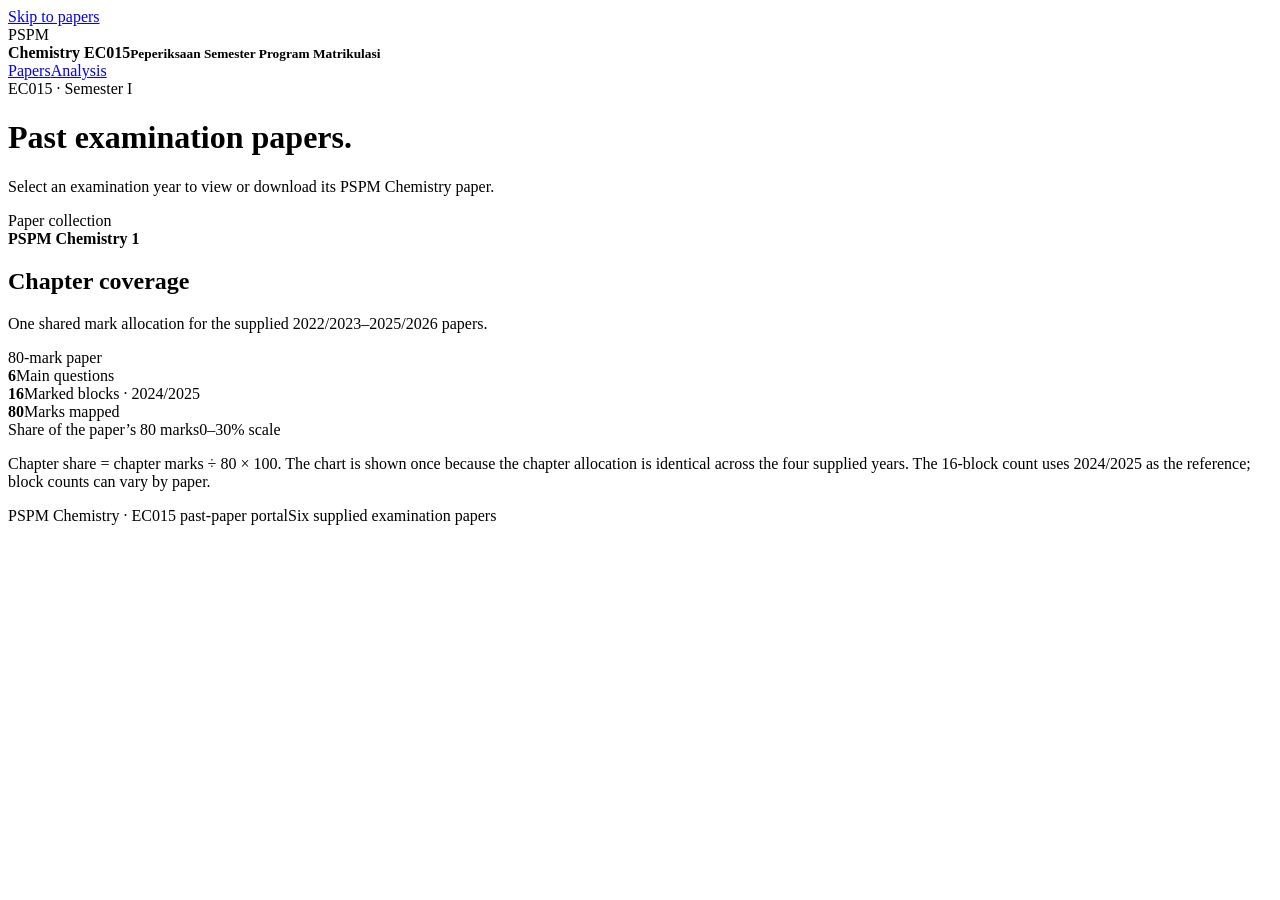
==== index.html @ e019a027 "Add files via upload" ====
<!doctype html>
<html lang="en">
<head>
  <meta charset="utf-8">
  <meta name="viewport" content="width=device-width,initial-scale=1">
  <title>PSPM Chemistry | Past Papers</title>
  <meta name="description" content="Browse and download PSPM EC015 Chemistry past examination papers.">
  <link rel="icon" type="image/svg+xml" href="data:image/svg+xml,%3Csvg xmlns='http://www.w3.org/2000/svg' viewBox='0 0 32 32'%3E%3Crect width='32' height='32' rx='8' fill='%230c3442'/%3E%3Cpath d='M11 7h10M14 7v8l-6 10h16l-6-10V7' fill='none' stroke='%235be2cc' stroke-width='2'/%3E%3C/svg%3E">
  <link rel="stylesheet" href="styles.css?v=teal-blue">
  <script src="data.js" defer></script>
  <script src="app.js?v=teal-blue" defer></script>
</head>
<body>
  <a class="skip" href="#papers">Skip to papers</a>
  <header>
    <div class="brand"><div class="mark" aria-hidden="true">PSPM</div><strong>Chemistry <span>EC015</span><small>Peperiksaan Semester Program Matrikulasi</small></strong></div>
    <nav aria-label="Portal sections"><a href="#papers">Papers</a><a href="#analysis">Analysis</a></nav>
  </header>
  <main>
    <div class="intro">
      <div><div class="label">EC015 · Semester I</div><h1>Past examination papers.</h1><p class="muted">Select an examination year to view or download its PSPM Chemistry paper.</p></div>
      <div class="scope">Paper collection<br><strong>PSPM Chemistry 1</strong></div>
    </div>
    <section id="papers" aria-label="Examination paper collection">
      <div class="tabs" role="tablist" aria-label="Examination year" id="years"></div>
      <section id="year-panel" role="tabpanel"><section class="card" id="paper-card" aria-label="Selected examination paper"></section></section>
    </section>
    <section class="card wide" id="analysis" aria-labelledby="analysis-title">
      <div class="cardhead"><div><h2 id="analysis-title">Chapter coverage</h2><p class="muted small">One shared mark allocation for the supplied 2022/2023–2025/2026 papers.</p></div><span class="badge good">80-mark paper</span></div>
      <div class="metrics"><div class="metric"><strong>6</strong><span>Main questions</span></div><div class="metric"><strong>16</strong><span>Marked blocks · 2024/2025</span></div><div class="metric"><strong>80</strong><span>Marks mapped</span></div></div>
      <div class="analysis"><div class="legend"><span>Share of the paper’s 80 marks</span><span>0–30% scale</span></div><div id="chapter-bars"></div><p class="micro">Chapter share = chapter marks ÷ 80 × 100. The chart is shown once because the chapter allocation is identical across the four supplied years. The 16-block count uses 2024/2025 as the reference; block counts can vary by paper.</p></div>
    </section>
    <footer><span>PSPM Chemistry · EC015 past-paper portal</span><span>Six supplied examination papers</span></footer>
    <noscript><p>This portal needs JavaScript to display the paper collection.</p></noscript>
  </main>
</body>
</html>
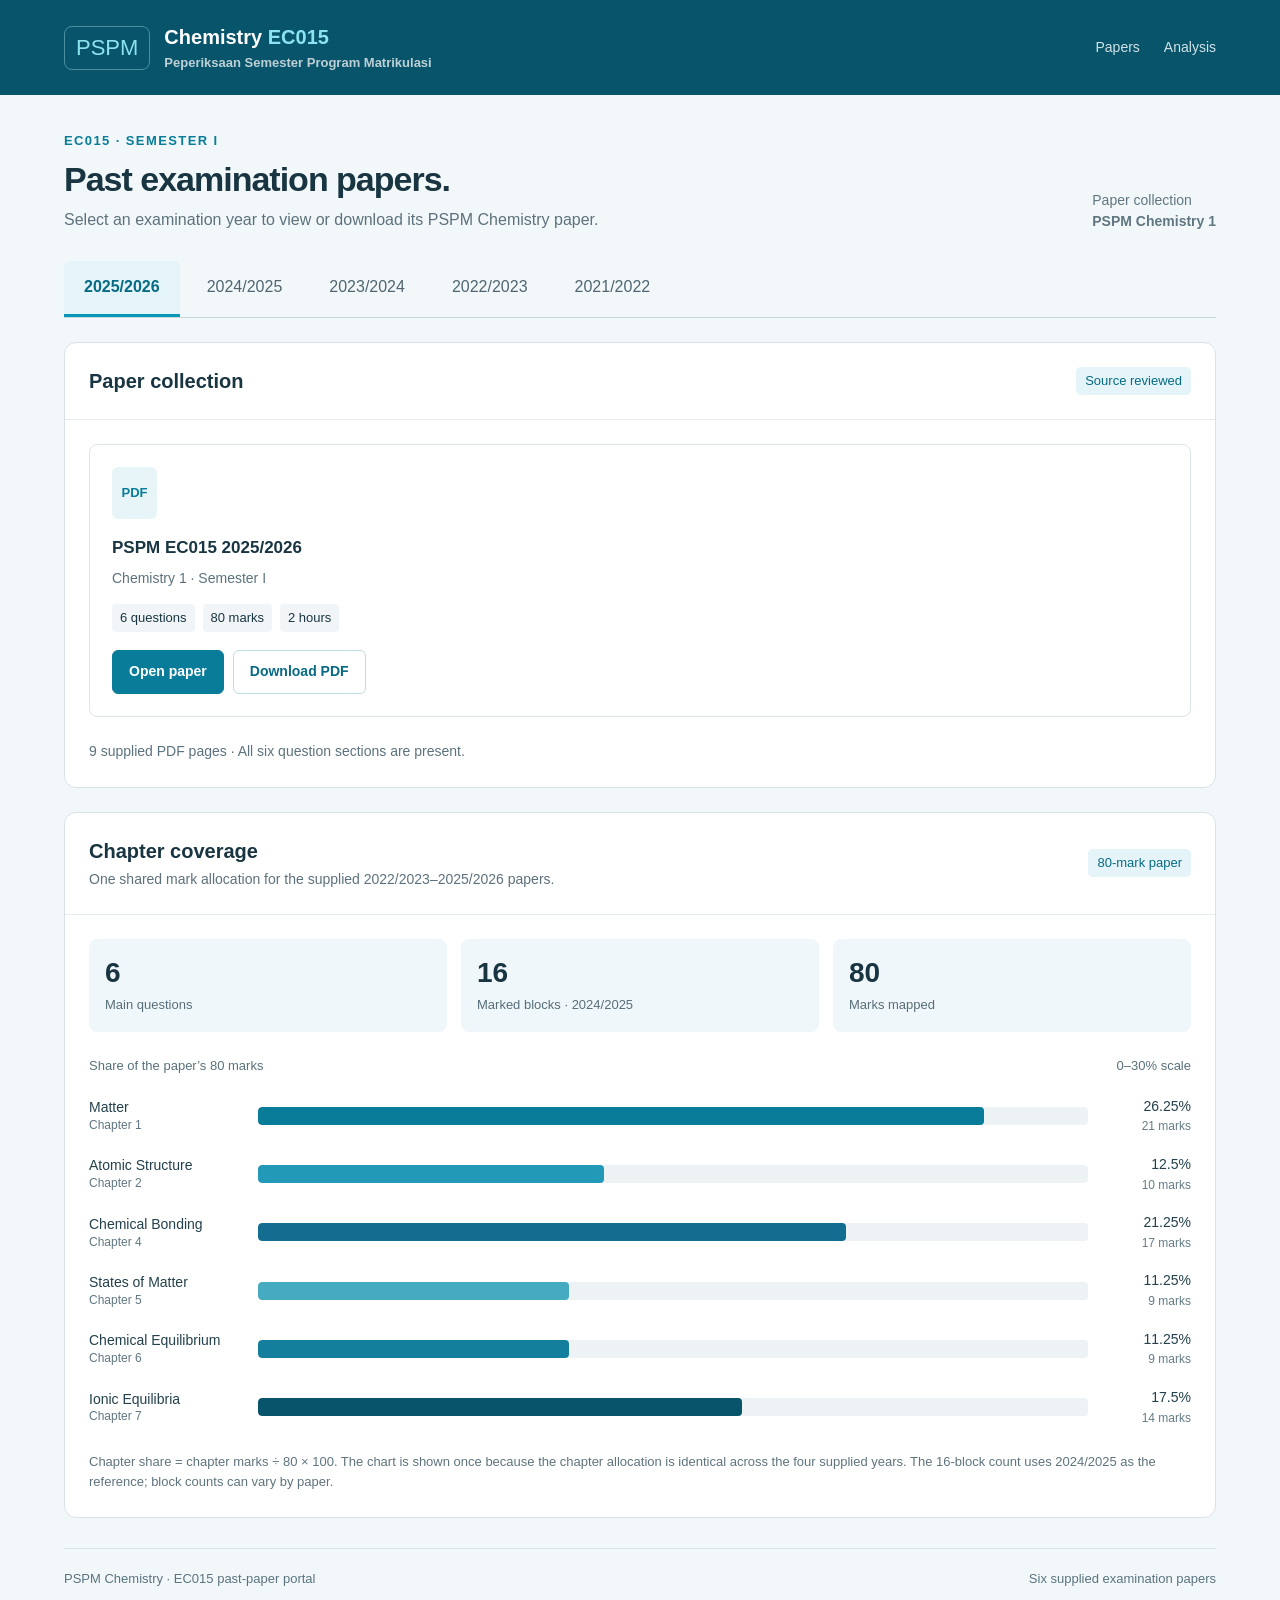
==== commit 94ae0f74: "Add files via upload" ====
--- a/index.html
+++ b/index.html
@@ -7,7 +7,7 @@
   <meta name="description" content="Browse and download PSPM EC015 Chemistry past examination papers.">
   <link rel="icon" type="image/svg+xml" href="data:image/svg+xml,%3Csvg xmlns='http://www.w3.org/2000/svg' viewBox='0 0 32 32'%3E%3Crect width='32' height='32' rx='8' fill='%230c3442'/%3E%3Cpath d='M11 7h10M14 7v8l-6 10h16l-6-10V7' fill='none' stroke='%235be2cc' stroke-width='2'/%3E%3C/svg%3E">
   <link rel="stylesheet" href="styles.css?v=teal-blue">
-  <script src="data.js" defer></script>
+  <script src="data.js?v=pdf-fix" defer></script>
   <script src="app.js?v=teal-blue" defer></script>
 </head>
 <body>
--- a/styles.css
+++ b/styles.css
@@ -0,0 +1 @@
+*{box-sizing:border-box}html{scroll-behavior:smooth;scroll-padding-top:22px}body{margin:0;background:#f2f8fa;color:#183541;font-family:Inter,Arial,sans-serif;font-size:16px;line-height:1.55}button,a,summary{-webkit-tap-highlight-color:transparent}button{font:inherit;cursor:pointer}a{color:#076b85;text-underline-offset:3px}button:focus-visible,a:focus-visible,summary:focus-visible{outline:3px solid #0796b5;outline-offset:4px}.skip{position:absolute;top:-80px;left:20px;z-index:10;background:white;padding:12px}.skip:focus{top:10px}header{background:#07546b;color:white;padding:22px 5%;display:flex;justify-content:space-between;align-items:center;gap:24px}.brand{display:flex;align-items:center;gap:14px}.mark{font-size:22px;color:#8ce3ef;border:1px solid #4d8fa1;padding:4px 11px;border-radius:8px}.brand strong{font-size:20px}.brand strong span{color:#8ce3ef}.brand small{display:block;color:#bed0d6;font-size:13px}nav{display:flex;gap:24px}nav a{color:#d2e3e9;text-decoration:none;font-size:14px}nav a:hover{color:white;text-decoration:underline}main{max-width:1360px;margin:auto;padding:36px 5% 50px}.intro{display:flex;justify-content:space-between;align-items:end;gap:20px;margin-bottom:28px}h1{font-size:34px;line-height:1.2;letter-spacing:-1px;margin:0 0 8px}h2{font-size:20px;line-height:1.4;margin:0}h3{font-size:17px;line-height:1.5;margin:0 0 8px}p{margin:0}.muted{color:#5d717c}.small{font-size:14px;margin-top:4px}.micro{font-size:13px;color:#5f747e;margin-top:16px}.label{font-size:13px;font-weight:bold;letter-spacing:1.4px;text-transform:uppercase;color:#087c98;margin-bottom:8px}.scope{font-size:14px;color:#607680}.tabs{display:flex;gap:7px;border-bottom:1px solid #c9d6dc;overflow:auto;margin-bottom:24px}.tabs button{border:0;background:transparent;color:#506570;padding:14px 20px;white-space:nowrap;border-bottom:3px solid transparent}.tabs button[aria-selected=true]{color:#076b85;border-color:#0796b5;background:#e4f4f8;font-weight:bold;border-radius:6px 6px 0 0}.layout{display:grid;grid-template-columns:1fr 1.6fr;gap:24px}.card{background:white;border:1px solid #d9e2e7;border-radius:12px;overflow:hidden}.cardhead{padding:24px;border-bottom:1px solid #e6ecef;display:flex;justify-content:space-between;align-items:center;gap:16px}.badge{font-size:13px;border-radius:5px;padding:4px 9px;background:#edf1f4;color:#506874;white-space:nowrap}.badge.good{background:#e4f4f8;color:#076b85}.paper{margin:24px;border:1px solid #dce5ea;border-radius:8px;padding:22px}.docicon{width:45px;height:52px;background:#e8f5f8;color:#087c98;border-radius:6px;display:grid;place-items:center;font-size:13px;font-weight:bold;margin-bottom:16px}.paper p{font-size:14px;color:#5d727e}.paper-meta{display:flex;gap:8px;flex-wrap:wrap;margin:14px 0 18px}.paper-meta span{background:#f1f5f7;border-radius:4px;padding:4px 8px;font-size:13px}.paper-actions{display:flex;gap:9px;flex-wrap:wrap}.button{display:inline-flex;align-items:center;justify-content:center;text-decoration:none;background:#087c98;color:white;padding:10px 16px;border:1px solid #087c98;border-radius:6px;font-size:14px;font-weight:bold}.button:hover{background:#06647c}.button.secondary{background:white;color:#076b85;border-color:#bedce4}.button.secondary:hover{background:#eef8fb}.textlink{font-size:14px;white-space:nowrap}.note{padding:0 24px 24px;font-size:14px;color:#5c727e}.note.topnote{padding:18px 24px 0}.metrics{display:grid;grid-template-columns:repeat(3,1fr);gap:14px;padding:24px}.metric{background:#f0f7fa;padding:16px;border-radius:8px}.metric strong{font-size:28px;display:block;line-height:1.3;font-variant-numeric:tabular-nums}.metric span{font-size:13px;color:#576e7a}.analysis{padding:0 24px 24px}.legend{display:flex;justify-content:space-between;gap:12px;font-size:13px;color:#59717c;margin-bottom:10px}.chapterbar{width:100%;border:0;background:none;padding:9px 0;display:grid;grid-template-columns:155px 1fr 89px;gap:14px;align-items:center;text-align:left;color:#23404c}.chapterbar:hover .bartrack{background:#dce8eb}.chapterbar[aria-pressed=true]{font-weight:bold}.chapname{font-size:14px;line-height:1.35}.chapname small{display:block;font-size:12px;color:#607783;font-weight:normal}.bartrack{height:18px;border-radius:4px;background:#edf2f5;overflow:hidden}.barfill{display:block;height:100%;border-radius:4px}.barvalue{font-size:14px;text-align:right;font-variant-numeric:tabular-nums}.barvalue small{display:block;color:#647c87;font-size:12px;font-weight:normal}.emptytrack{background:repeating-linear-gradient(135deg,#edf2f5,#edf2f5 6px,#f7f9fa 6px,#f7f9fa 12px)}.empty{padding:24px;color:#5b707d;font-size:16px}.empty h3{color:#203d49}.emptyaction{margin-top:20px;padding:10px 16px;background:#edf1f4;border-radius:6px;color:#526b78;text-align:center;font-size:14px}.notice{font-size:14px;color:#755b25;background:#fff8e6;border:1px solid #eedfae;border-radius:6px;padding:14px 16px;margin-top:16px}.wide{margin-top:24px}.filters{display:flex;gap:8px;flex-wrap:wrap;padding:18px 24px}.filters button,.smallbutton{background:white;border:1px solid #d4dfe4;border-radius:6px;padding:7px 13px;font-size:14px;color:#42606f}.filters button[aria-pressed=true]{background:#07546b;color:white;border-color:#07546b}.filters button:hover,.smallbutton:hover{border-color:#087c98}.filter-count{opacity:.7;margin-left:7px;font-size:13px}.tablewrap{overflow:auto}table{border-collapse:collapse;width:100%;font-size:14px;min-width:740px}caption{text-align:left;padding:12px 24px;font-size:13px;color:#5d7581;caption-side:bottom}th,td{text-align:left;padding:14px 24px;border-bottom:1px solid #e8eef1;vertical-align:top}th{font-size:13px;background:#f7f9fa;color:#506875;font-weight:bold}td:first-child{font-weight:bold}.mappingtable{min-width:800px}.mappingtable th:nth-child(1){width:90px}.mappingtable th:nth-child(2){width:140px}.mappingtable th:nth-child(3){width:90px}.mappingtable th:nth-child(4){width:300px}.mappingtable details{font-weight:normal}.mappingtable summary{cursor:pointer;color:#076b85;font-size:14px}.mappingtable details p{font-size:14px;line-height:1.6;margin:12px 0;color:#405f6e}.cslist{list-style:none;margin:12px 0;padding:0}.cslist li{font-size:14px;color:#3f5d6b;margin:8px 0}.cslist a{font-weight:bold}.related{border-left:2px solid #83bcb4;padding-left:12px}.sourcenote{color:#755b25!important;background:#fff9ea;padding:12px;border-radius:6px}.sourcepage{display:block;font-size:12px;color:#617883;margin-top:5px;font-weight:normal}.chaptertag{font-size:13px;display:inline-block;padding:3px 8px;border-radius:4px;background:#edf2f5}.mapfocus{display:flex;justify-content:space-between;align-items:center;padding:0 24px 16px;gap:14px;font-size:14px;color:#456370}.sectionhead{padding:12px 0 18px}.insights{display:grid;grid-template-columns:repeat(3,1fr);gap:20px}.insight{padding:22px;background:#e4efef;border:1px solid #d1e2e2;border-radius:10px}.insight:nth-child(2){background:#07546b;color:white;border-color:#07546b}.insight:nth-child(3){background:#eef0f7;border-color:#dde1ee}.bigstat{font-size:36px;line-height:1.2;font-weight:bold;margin-bottom:16px;color:#007262}.bigstat span{font-size:20px;font-weight:normal}.insight:nth-child(2) .bigstat{color:#8ce3ef}.insight p{font-size:14px;color:#496570}.insight:nth-child(2) p{color:#c2d8df}.weightcell{border:0;border-radius:5px;padding:6px 10px;text-align:left;font-size:14px;color:#174637;background:#e3f1ec;cursor:pointer;min-width:87px}.weightcell strong{display:block;font-size:16px}.weightcell small{font-size:12px;color:#436b60}.weightcell:hover{outline:2px solid #087c98}.topicname{font-weight:normal!important;max-width:300px}.topicname a{font-weight:bold;color:#385b6b}.freq{white-space:nowrap;font-weight:bold}.freqline{width:65px;height:5px;background:#e7edf0;border-radius:4px;margin-top:8px;overflow:hidden}.freqline span{height:100%;display:block;background:#087c98}.topiccell{text-align:center}.tick{border:1px solid #c7e0d9;background:#e4f2ed;color:#006b56;font-size:16px;font-weight:bold;border-radius:5px;width:38px;height:31px}.tick:hover{background:#c9e9df}.absent{color:#718692;font-size:13px}.supplement-grid{display:grid;grid-template-columns:1fr 1fr;gap:20px;padding:24px}.supplement-item{border:1px solid #d9e4e8;border-radius:8px;padding:18px}.supplement-item p{font-size:14px;color:#5d7581;margin-bottom:16px}.supplement-item .button{padding:8px 12px}.supplement-item button{background:white}.methods{display:grid;grid-template-columns:repeat(3,1fr);gap:24px;padding:24px}.methodnum{font-size:13px;color:#087c98;font-weight:bold;margin-bottom:8px}.methods p{font-size:14px;color:#526d7b}.methoddetails{margin:0 24px 20px;border-top:1px solid #dde6eb;padding-top:16px;font-size:14px}.methoddetails summary{cursor:pointer;font-weight:bold;color:#325666}.methoddetails p{margin:14px 0;color:#526e7c}.inventory{list-style:none;padding:0}.inventory li{margin:16px 0}.inventory small{display:block;font-size:13px;color:#5d7581;margin-top:4px}footer{display:flex;justify-content:space-between;gap:18px;border-top:1px solid #d9e3e8;margin-top:30px;padding-top:20px;font-size:13px;color:#5a737f}.sumrow th{background:white;font-size:14px}.missingcol{color:#647b87}#mapping-content .empty{padding-top:0}@media(max-width:980px){.layout{grid-template-columns:1fr 1.3fr}.chapterbar{grid-template-columns:125px 1fr 80px;gap:10px}.insights{gap:12px}.cardhead{padding:20px}}@media(max-width:760px){main{padding:24px 5% 36px}header{flex-wrap:wrap;padding:18px 5%;gap:16px}nav{gap:24px}.brand small{font-size:12px}.intro{display:block}.scope{margin-top:14px}.layout{grid-template-columns:1fr}h1{font-size:28px}.tabs button{padding:12px 14px}.metrics{gap:8px;padding:18px}.metric{padding:12px}.chapterbar{grid-template-columns:130px 1fr 80px;gap:10px}.analysis{padding:0 18px 20px}.insights,.methods,.supplement-grid{grid-template-columns:1fr}.cardhead{flex-wrap:wrap;align-items:start}.textlink{white-space:normal}.filters{padding:18px}.paper{margin:18px}.note{padding-left:18px;padding-right:18px}.mapfocus{padding-left:18px;padding-right:18px}.badge{white-space:normal}.tablewrap{overscroll-behavior-x:contain}footer{display:block}footer span{display:block;margin-bottom:6px}.methoddetails{margin-left:18px;margin-right:18px}.legend{font-size:12px}.chapname{font-size:14px}}@media(prefers-reduced-motion:reduce){html{scroll-behavior:auto}}
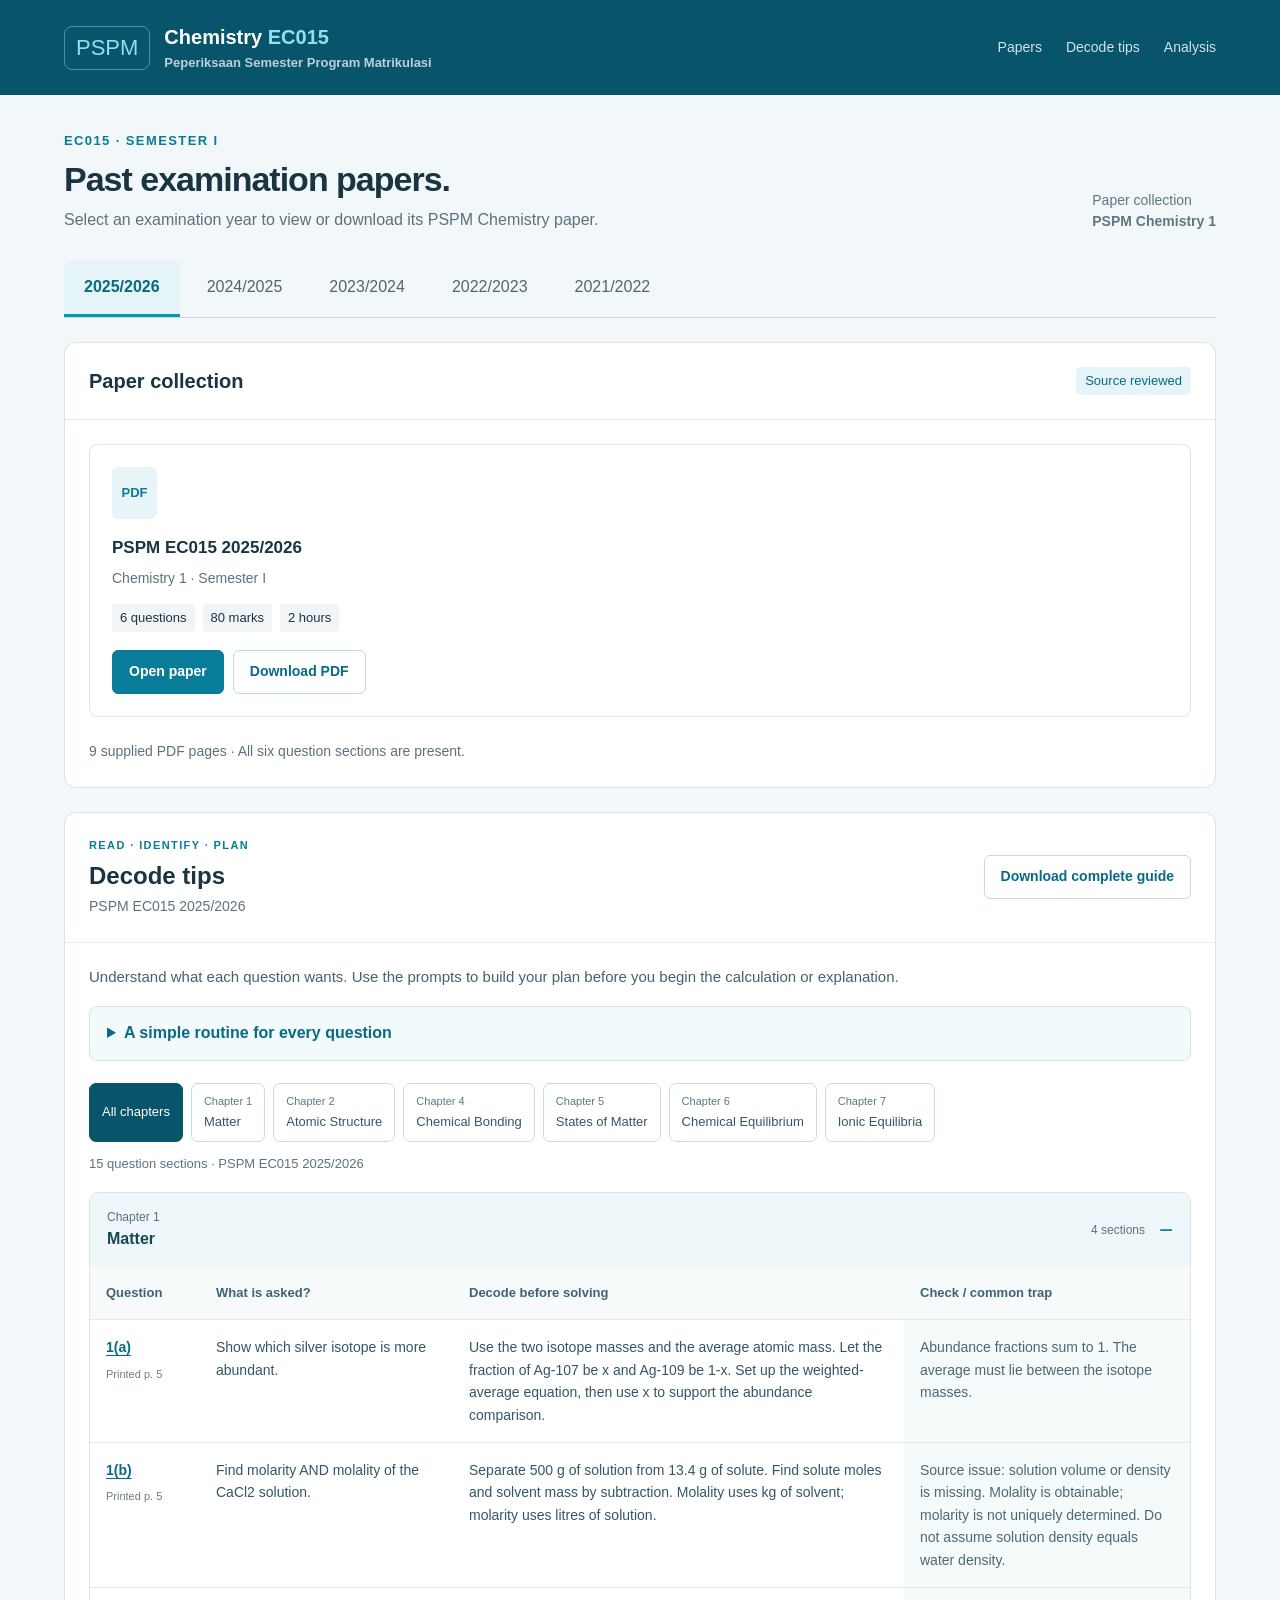
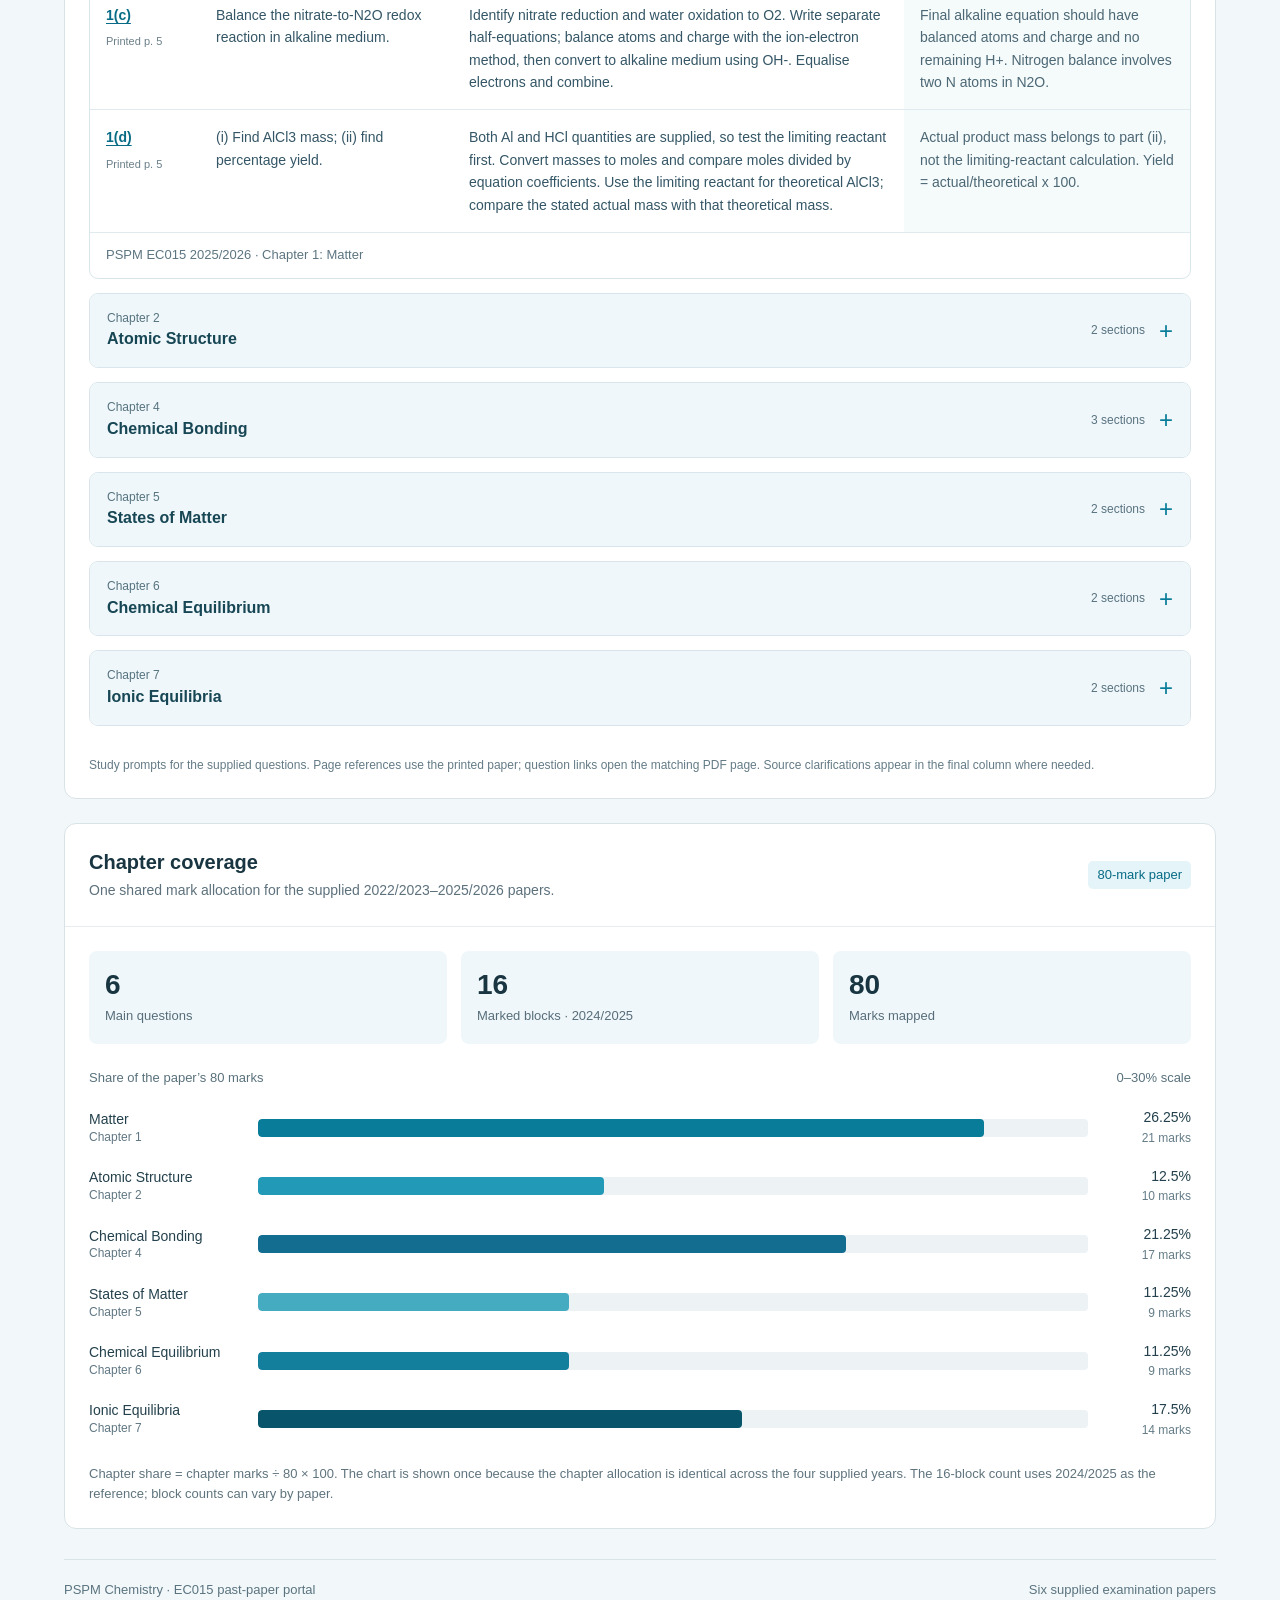
==== commit b86b10f6: "Add session-specific PSPM question decoding tips Add decoding plans and checks for all 94 question s" ====
--- a/index.html
+++ b/index.html
@@ -4,17 +4,24 @@
   <meta charset="utf-8">
   <meta name="viewport" content="width=device-width,initial-scale=1">
   <title>PSPM Chemistry | Past Papers</title>
-  <meta name="description" content="Browse and download PSPM EC015 Chemistry past examination papers.">
+  <meta name="description" content="Browse PSPM EC015 Chemistry papers and learn to decode each question with session-specific study tips.">
   <link rel="icon" type="image/svg+xml" href="data:image/svg+xml,%3Csvg xmlns='http://www.w3.org/2000/svg' viewBox='0 0 32 32'%3E%3Crect width='32' height='32' rx='8' fill='%230c3442'/%3E%3Cpath d='M11 7h10M14 7v8l-6 10h16l-6-10V7' fill='none' stroke='%235be2cc' stroke-width='2'/%3E%3C/svg%3E">
-  <link rel="stylesheet" href="styles.css?v=teal-blue">
-  <script src="data.js?v=pdf-fix" defer></script>
-  <script src="app.js?v=teal-blue" defer></script>
+  <style>
+*{box-sizing:border-box}html{scroll-behavior:smooth;scroll-padding-top:22px}body{margin:0;background:#f2f8fa;color:#183541;font-family:Inter,Arial,sans-serif;font-size:16px;line-height:1.55}button,a,summary{-webkit-tap-highlight-color:transparent}button{font:inherit;cursor:pointer}a{color:#076b85;text-underline-offset:3px}button:focus-visible,a:focus-visible,summary:focus-visible{outline:3px solid #0796b5;outline-offset:4px}.skip{position:absolute;top:-80px;left:20px;z-index:10;background:white;padding:12px}.skip:focus{top:10px}header{background:#07546b;color:white;padding:22px 5%;display:flex;justify-content:space-between;align-items:center;gap:24px}.brand{display:flex;align-items:center;gap:14px}.mark{font-size:22px;color:#8ce3ef;border:1px solid #4d8fa1;padding:4px 11px;border-radius:8px}.brand strong{font-size:20px}.brand strong span{color:#8ce3ef}.brand small{display:block;color:#bed0d6;font-size:13px}nav{display:flex;gap:24px}nav a{color:#d2e3e9;text-decoration:none;font-size:14px}nav a:hover{color:white;text-decoration:underline}main{max-width:1360px;margin:auto;padding:36px 5% 50px}.intro{display:flex;justify-content:space-between;align-items:end;gap:20px;margin-bottom:28px}h1{font-size:34px;line-height:1.2;letter-spacing:-1px;margin:0 0 8px}h2{font-size:20px;line-height:1.4;margin:0}h3{font-size:17px;line-height:1.5;margin:0 0 8px}p{margin:0}.muted{color:#5d717c}.small{font-size:14px;margin-top:4px}.micro{font-size:13px;color:#5f747e;margin-top:16px}.label{font-size:13px;font-weight:bold;letter-spacing:1.4px;text-transform:uppercase;color:#087c98;margin-bottom:8px}.scope{font-size:14px;color:#607680}.tabs{display:flex;gap:7px;border-bottom:1px solid #c9d6dc;overflow:auto;margin-bottom:24px}.tabs button{border:0;background:transparent;color:#506570;padding:14px 20px;white-space:nowrap;border-bottom:3px solid transparent}.tabs button[aria-selected=true]{color:#076b85;border-color:#0796b5;background:#e4f4f8;font-weight:bold;border-radius:6px 6px 0 0}.layout{display:grid;grid-template-columns:1fr 1.6fr;gap:24px}.card{background:white;border:1px solid #d9e2e7;border-radius:12px;overflow:hidden}.cardhead{padding:24px;border-bottom:1px solid #e6ecef;display:flex;justify-content:space-between;align-items:center;gap:16px}.badge{font-size:13px;border-radius:5px;padding:4px 9px;background:#edf1f4;color:#506874;white-space:nowrap}.badge.good{background:#e4f4f8;color:#076b85}.paper{margin:24px;border:1px solid #dce5ea;border-radius:8px;padding:22px}.docicon{width:45px;height:52px;background:#e8f5f8;color:#087c98;border-radius:6px;display:grid;place-items:center;font-size:13px;font-weight:bold;margin-bottom:16px}.paper p{font-size:14px;color:#5d727e}.paper-meta{display:flex;gap:8px;flex-wrap:wrap;margin:14px 0 18px}.paper-meta span{background:#f1f5f7;border-radius:4px;padding:4px 8px;font-size:13px}.paper-actions{display:flex;gap:9px;flex-wrap:wrap}.button{display:inline-flex;align-items:center;justify-content:center;text-decoration:none;background:#087c98;color:white;padding:10px 16px;border:1px solid #087c98;border-radius:6px;font-size:14px;font-weight:bold}.button:hover{background:#06647c}.button.secondary{background:white;color:#076b85;border-color:#bedce4}.button.secondary:hover{background:#eef8fb}.textlink{font-size:14px;white-space:nowrap}.note{padding:0 24px 24px;font-size:14px;color:#5c727e}.note.topnote{padding:18px 24px 0}.metrics{display:grid;grid-template-columns:repeat(3,1fr);gap:14px;padding:24px}.metric{background:#f0f7fa;padding:16px;border-radius:8px}.metric strong{font-size:28px;display:block;line-height:1.3;font-variant-numeric:tabular-nums}.metric span{font-size:13px;color:#576e7a}.analysis{padding:0 24px 24px}.legend{display:flex;justify-content:space-between;gap:12px;font-size:13px;color:#59717c;margin-bottom:10px}.chapterbar{width:100%;border:0;background:none;padding:9px 0;display:grid;grid-template-columns:155px 1fr 89px;gap:14px;align-items:center;text-align:left;color:#23404c}.chapterbar:hover .bartrack{background:#dce8eb}.chapterbar[aria-pressed=true]{font-weight:bold}.chapname{font-size:14px;line-height:1.35}.chapname small{display:block;font-size:12px;color:#607783;font-weight:normal}.bartrack{height:18px;border-radius:4px;background:#edf2f5;overflow:hidden}.barfill{display:block;height:100%;border-radius:4px}.barvalue{font-size:14px;text-align:right;font-variant-numeric:tabular-nums}.barvalue small{display:block;color:#647c87;font-size:12px;font-weight:normal}.emptytrack{background:repeating-linear-gradient(135deg,#edf2f5,#edf2f5 6px,#f7f9fa 6px,#f7f9fa 12px)}.empty{padding:24px;color:#5b707d;font-size:16px}.empty h3{color:#203d49}.emptyaction{margin-top:20px;padding:10px 16px;background:#edf1f4;border-radius:6px;color:#526b78;text-align:center;font-size:14px}.notice{font-size:14px;color:#755b25;background:#fff8e6;border:1px solid #eedfae;border-radius:6px;padding:14px 16px;margin-top:16px}.wide{margin-top:24px}.filters{display:flex;gap:8px;flex-wrap:wrap;padding:18px 24px}.filters button,.smallbutton{background:white;border:1px solid #d4dfe4;border-radius:6px;padding:7px 13px;font-size:14px;color:#42606f}.filters button[aria-pressed=true]{background:#07546b;color:white;border-color:#07546b}.filters button:hover,.smallbutton:hover{border-color:#087c98}.filter-count{opacity:.7;margin-left:7px;font-size:13px}.tablewrap{overflow:auto}table{border-collapse:collapse;width:100%;font-size:14px;min-width:740px}caption{text-align:left;padding:12px 24px;font-size:13px;color:#5d7581;caption-side:bottom}th,td{text-align:left;padding:14px 24px;border-bottom:1px solid #e8eef1;vertical-align:top}th{font-size:13px;background:#f7f9fa;color:#506875;font-weight:bold}td:first-child{font-weight:bold}.mappingtable{min-width:800px}.mappingtable th:nth-child(1){width:90px}.mappingtable th:nth-child(2){width:140px}.mappingtable th:nth-child(3){width:90px}.mappingtable th:nth-child(4){width:300px}.mappingtable details{font-weight:normal}.mappingtable summary{cursor:pointer;color:#076b85;font-size:14px}.mappingtable details p{font-size:14px;line-height:1.6;margin:12px 0;color:#405f6e}.cslist{list-style:none;margin:12px 0;padding:0}.cslist li{font-size:14px;color:#3f5d6b;margin:8px 0}.cslist a{font-weight:bold}.related{border-left:2px solid #83bcb4;padding-left:12px}.sourcenote{color:#755b25!important;background:#fff9ea;padding:12px;border-radius:6px}.sourcepage{display:block;font-size:12px;color:#617883;margin-top:5px;font-weight:normal}.chaptertag{font-size:13px;display:inline-block;padding:3px 8px;border-radius:4px;background:#edf2f5}.mapfocus{display:flex;justify-content:space-between;align-items:center;padding:0 24px 16px;gap:14px;font-size:14px;color:#456370}.sectionhead{padding:12px 0 18px}.insights{display:grid;grid-template-columns:repeat(3,1fr);gap:20px}.insight{padding:22px;background:#e4efef;border:1px solid #d1e2e2;border-radius:10px}.insight:nth-child(2){background:#07546b;color:white;border-color:#07546b}.insight:nth-child(3){background:#eef0f7;border-color:#dde1ee}.bigstat{font-size:36px;line-height:1.2;font-weight:bold;margin-bottom:16px;color:#007262}.bigstat span{font-size:20px;font-weight:normal}.insight:nth-child(2) .bigstat{color:#8ce3ef}.insight p{font-size:14px;color:#496570}.insight:nth-child(2) p{color:#c2d8df}.weightcell{border:0;border-radius:5px;padding:6px 10px;text-align:left;font-size:14px;color:#174637;background:#e3f1ec;cursor:pointer;min-width:87px}.weightcell strong{display:block;font-size:16px}.weightcell small{font-size:12px;color:#436b60}.weightcell:hover{outline:2px solid #087c98}.topicname{font-weight:normal!important;max-width:300px}.topicname a{font-weight:bold;color:#385b6b}.freq{white-space:nowrap;font-weight:bold}.freqline{width:65px;height:5px;background:#e7edf0;border-radius:4px;margin-top:8px;overflow:hidden}.freqline span{height:100%;display:block;background:#087c98}.topiccell{text-align:center}.tick{border:1px solid #c7e0d9;background:#e4f2ed;color:#006b56;font-size:16px;font-weight:bold;border-radius:5px;width:38px;height:31px}.tick:hover{background:#c9e9df}.absent{color:#718692;font-size:13px}.supplement-grid{display:grid;grid-template-columns:1fr 1fr;gap:20px;padding:24px}.supplement-item{border:1px solid #d9e4e8;border-radius:8px;padding:18px}.supplement-item p{font-size:14px;color:#5d7581;margin-bottom:16px}.supplement-item .button{padding:8px 12px}.supplement-item button{background:white}.methods{display:grid;grid-template-columns:repeat(3,1fr);gap:24px;padding:24px}.methodnum{font-size:13px;color:#087c98;font-weight:bold;margin-bottom:8px}.methods p{font-size:14px;color:#526d7b}.methoddetails{margin:0 24px 20px;border-top:1px solid #dde6eb;padding-top:16px;font-size:14px}.methoddetails summary{cursor:pointer;font-weight:bold;color:#325666}.methoddetails p{margin:14px 0;color:#526e7c}.inventory{list-style:none;padding:0}.inventory li{margin:16px 0}.inventory small{display:block;font-size:13px;color:#5d7581;margin-top:4px}footer{display:flex;justify-content:space-between;gap:18px;border-top:1px solid #d9e3e8;margin-top:30px;padding-top:20px;font-size:13px;color:#5a737f}.sumrow th{background:white;font-size:14px}.missingcol{color:#647b87}#mapping-content .empty{padding-top:0}@media(max-width:980px){.layout{grid-template-columns:1fr 1.3fr}.chapterbar{grid-template-columns:125px 1fr 80px;gap:10px}.insights{gap:12px}.cardhead{padding:20px}}@media(max-width:760px){main{padding:24px 5% 36px}header{flex-wrap:wrap;padding:18px 5%;gap:16px}nav{gap:24px}.brand small{font-size:12px}.intro{display:block}.scope{margin-top:14px}.layout{grid-template-columns:1fr}h1{font-size:28px}.tabs button{padding:12px 14px}.metrics{gap:8px;padding:18px}.metric{padding:12px}.chapterbar{grid-template-columns:130px 1fr 80px;gap:10px}.analysis{padding:0 18px 20px}.insights,.methods,.supplement-grid{grid-template-columns:1fr}.cardhead{flex-wrap:wrap;align-items:start}.textlink{white-space:normal}.filters{padding:18px}.paper{margin:18px}.note{padding-left:18px;padding-right:18px}.mapfocus{padding-left:18px;padding-right:18px}.badge{white-space:normal}.tablewrap{overscroll-behavior-x:contain}footer{display:block}footer span{display:block;margin-bottom:6px}.methoddetails{margin-left:18px;margin-right:18px}.legend{font-size:12px}.chapname{font-size:14px}}@media(prefers-reduced-motion:reduce){html{scroll-behavior:auto}}
+/* Question decoding support, scoped to the selected examination session. */
+.sr-only{position:absolute;width:1px;height:1px;padding:0;margin:-1px;overflow:hidden;clip:rect(0,0,0,0);white-space:nowrap;border:0}
+.decode-head .label{font-size:11px;margin-bottom:5px}.decode-head h2{font-size:24px}.decode-body{padding:22px 24px 0}.decode-lead{max-width:830px;color:#45616f;font-size:15px}.decode-routine{margin-top:18px;padding:14px 17px;border:1px solid #cfe6ed;border-radius:8px;background:#f2fafc}.decode-routine summary{font-weight:bold;color:#076b85;cursor:pointer}.decode-routine ol{margin:14px 0 0;padding-left:24px;color:#3c5b69;font-size:14px}.decode-routine li+li{margin-top:7px}.decode-sets{border:0;padding:0;margin:20px 0 10px;display:flex;gap:12px;flex-wrap:wrap}.decode-sets legend{font-size:14px;font-weight:bold;margin-bottom:10px}.decode-sets label{display:flex;align-items:center;gap:9px;border:1px solid #bfdde6;border-radius:8px;padding:10px 18px;font-weight:bold;font-size:14px;cursor:pointer}.decode-sets label:has(input:checked){background:#e4f4f8;border-color:#087c98;color:#076b85}.decode-sets input{accent-color:#087c98;width:17px;height:17px;margin:0}.decode-sets input:focus-visible{outline:3px solid #0796b5;outline-offset:3px}.decode-source-note{font-size:13px;color:#5d727e;max-width:840px}.decode-filters{display:flex;gap:8px;flex-wrap:wrap;padding:22px 24px 12px}.decode-filters button{border:1px solid #cbdde4;border-radius:7px;padding:9px 12px;background:white;color:#365866;font-size:13px;text-align:left}.decode-filters button span{display:block;font-size:11px;opacity:.8;margin-bottom:2px}.decode-filters button[aria-pressed=true]{background:#07546b;color:white;border-color:#07546b}.decode-filters button:hover{border-color:#087c98}.decode-status{padding:0 24px 18px;color:#5d727e;font-size:13px}.decode-content{padding:0 24px 4px}.decode-chapter{border:1px solid #d8e6eb;border-radius:9px;margin-bottom:14px;overflow:hidden}.decode-chapter>summary{display:flex;justify-content:space-between;align-items:center;gap:14px;background:#eff7fa;padding:15px 17px;cursor:pointer;list-style:none}.decode-chapter>summary::-webkit-details-marker{display:none}.decode-chapter>summary:after{content:'+';font-size:24px;color:#087c98;line-height:1}.decode-chapter[open]>summary:after{content:'−'}.decode-chapter>summary>span:first-child{flex:1}.decode-chapter>summary small{display:block;color:#56737f;font-size:12px}.decode-chapter>summary strong{font-size:16px;color:#174654}.decode-count{font-size:12px;color:#597380;white-space:nowrap}.decode-table-wrap{overflow-x:auto}.decode-table{min-width:0;width:100%;table-layout:fixed;font-size:14px;line-height:1.6}.decode-table caption{padding:12px 16px;caption-side:bottom}.decode-table th,.decode-table td{padding:16px;border-bottom:1px solid #e1ebef;overflow-wrap:break-word}.decode-table thead th{background:#f7fafb;color:#3d6474}.decode-table thead th:nth-child(1){width:10%}.decode-table thead th:nth-child(2){width:23%}.decode-table thead th:nth-child(3){width:41%}.decode-table thead th:nth-child(4){width:26%}.decode-table tbody th{background:white;color:#076b85;font-size:14px}.decode-table tbody th small{display:block;margin-top:7px;font-size:11px;font-weight:normal;color:#6a7e88}.decode-table td{font-weight:normal;color:#345666}.decode-table .decode-check{background:#f5fafb;color:#4c6875}.decode-table sub{font-size:.75em;line-height:0}.decode-footnote{padding:12px 24px 24px;font-size:12px;color:#647b86}.decode-download{white-space:nowrap}
+@media(max-width:900px){.decode-table thead th:nth-child(1){width:11%}.decode-table thead th:nth-child(2){width:23%}.decode-table thead th:nth-child(3){width:38%}.decode-table thead th:nth-child(4){width:28%}.decode-table th,.decode-table td{padding:12px;font-size:13px}}
+@media(max-width:760px){.decode-body{padding:18px 18px 0}.decode-filters{padding:20px 18px 12px;display:grid;grid-template-columns:1fr 1fr;gap:7px}.decode-filters button:first-child{grid-column:1/-1}.decode-status{padding:0 18px 16px}.decode-content{padding:0 18px 4px}.decode-footnote{padding:10px 18px 20px}.decode-table{display:block;table-layout:auto}.decode-table caption{display:block}.decode-table thead{position:absolute;width:1px;height:1px;overflow:hidden;clip:rect(0,0,0,0)}.decode-table tbody{display:block}.decode-table tbody tr{display:block;padding:14px 16px;border-bottom:1px solid #cddfe6}.decode-table tbody tr:nth-child(even){background:#f8fbfc}.decode-table tbody th,.decode-table tbody td{display:block;width:100%;padding:7px 0;border:0;background:none;font-size:14px}.decode-table tbody th{padding-bottom:10px;font-size:16px}.decode-table tbody th small{display:inline;margin-left:12px}.decode-table td:before{content:attr(data-label);display:block;font-weight:bold;color:#174654;font-size:12px;margin-bottom:3px}.decode-table .decode-check{padding:12px;margin-top:5px;background:#edf6f8;border-radius:6px}.decode-chapter>summary{padding:14px}.decode-count{font-size:11px}}
+
+</style>
 </head>
 <body>
+<script>window.PSPM_GUIDE_BASE64 = "[base64]/[base64]/VlZvQzFkKFBkIyohWyJAJlxXaVE0TihwQmYrZE5hVF9UOk4kWSFFNTZSZVFETz82OkMqNV89aGI7dXA5XVxPOEpqLXEuRTRHYFduPWZENVZkbkhqWCFoQ242X1JdJGIrSlY/[base64]/[base64]/[base64]/[base64]/[base64]/[base64]/[base64]/NGJwcSY+b1pmaFRsbGIvbTxPTkIscFUhMjRSak9bVClFXEZwYVZuMjZSXGA4WHJBNmldM18oMWFEXVksXyRJZjs8TTlfKyUkcDdhQDk3QTVCYyk7RkNYRlBCMTdxMmotPDc7OVddWDo+alFaNi0hSzVPSlFKaiVMdG5jKlk/LUsvUkM8SmFUXUpXMD0xcCM/[base64]/ZS5XRjFZUFxTXVdqWDBKO0lEJk9qPkZCbEBicCNGMlFvZHRoSi9cLyhJMTA0alByYDR0RkFWaWE5am0sbGpVM1xTZF1FRTZoMEN0SmZaalBNcXVRK0FIVURYW2s6XnEzSGBnNUNlPGJAayghM2lhXlFPM19JXGtOPTFhPmJwXThkZm1aXzY4USloZEc/[base64]/[base64]/[base64]/IzYmMWtcKmU/[base64]/cDlTclRYNURpJ3InQUVnMVZWOz89ZGMlWCVBTyRQal9LMWhdPzAtXnI9PkotdDI5JkoiXUhsaSRHbj9IKUBPMjosVT5YPU0oXFBMT2IqckdTbidnNmVFSUplX0ZXdDJsVzksWkpMXnEmIWw/[base64]/[base64]/aGU8dXAhZW5KT2lVPCd0QUg8K2gyLTVbNFlPV2hPZS9sRG5aRm5JMCIkZV4xVmVALUsuWEYqJytCZGk6M20wbzE8Lj9KYlkkNVBtRi0mKztcR1swT0VBVjZOTmI1cGVuQDM1IiFnTV0jTCw7Yjo3T20/[base64]/[base64]/LThsOVJMSmhdNmxxbT1UIzw/[base64]/YEFrZWQ7Wi87W1YsUGc+dUFCZz1mYD1NY2xWZlxqNj1ebXNDJzJpYixkPERjI2s4SyUkYFFDSDxXb0E/YFNUXkE4a3FjWU90WnMyKUI7PGpnKC1gJW9KRlYwQi5aPCVQPDs3WiZVZkw4bFxbXVdAYUJjIVBHXTFKJlE8XTxWTydsYEBcOnJSJWluQlAvdUkiYkdpQERBWG86KSQ3VCNBTmVPZEQqLiYwPUZoUDoiRiU1XV81Q2o/MDJWTydSSSw8Mm90bitCcnRQSjk4KWlxREZNK2xvRGg/[base64]/[base64]/[base64]/[base64]/[base64]/[base64]/ZGg6P1doSiw8WDwyISxxTFNBNFhPNFBcUkdRaF4zcDxqO2lgR2Q0OjJdOixjKCJOK1txWSc8cT1YV3BSaUQzQUlkOTJjayheJS4/RUs4TGwqOV46cFpeXjVEV25cLS9icDY7WVs7UmFBZWFgRSUjc1MhZ2U9QCNwJlAmT2c/[base64]/[base64]/[base64]/[base64]/MFU6KlVAOE9lNHVZXDdfSTopKCNnJjhrJyFSJkkqaWM8KFVuU10/[base64]/[base64]/S2VqXzBRPTBhTmk4My8sall1X1JvKUhwM0pERWknbyYyWVhXW1poOmVmbmBGdFU9MzY/[base64]/ajdlSmFtM1VULzJeY2VzLy4wR2hRKzkqckFVaSlYKi1bO0JJYGY3QWRdXFJeYyQ4bzUpYz48aV9YNDU/[base64]/WChvXTNjKE85LWF+PmVuZHN0cmVhbQplbmRvYmoKMzAgMCBvYmoKPDwKL0ZpbHRlciBbIC9BU0NJSTg1RGVjb2RlIC9GbGF0ZURlY29kZSBdIC9MZW5ndGggMzE2Ngo+PgpzdHJlYW0KR2F0bT5EL1wyZicpbkowMGpiRTBSXU5VQmVTXj9mTz5xNkQ/OCRKKisqbyI7KjRRVypgRSRuJy5CYVB0KytIKUJoVVxyQ10tZlNbSDpgdU1Ib1RHNzZSai5lcHVAY2xQNjBcQDI0UnV0aTslPyoiWVhzYVxHZEAwP0dIQC5RKlVnLTJkMWo/[base64]/IWtoc2laTWY7U0lIJWtmRS9PW0s4Kjk0WW9SYT9hQj5OWHE/aydPdUhfLkxvXzZkI3I6Vy05WjpzNWw7WzZnUCEscSw/[base64]/MkNBXl1qSmkrUik6L3I/N1ZnKjVzM11WUXRoRDs7SU1CSShTVEMzL0BkOEZKPSVecDZuUUNIOkVWTU9lcyFYcEkyMCtCdWskR2MxYl5kM2NWMygjcGdFXWgtLitlKXFIMyNdPW9NcjpOMTcvZkg/UyQyVlMiZkgrOmJGQHFzQCdIZU4mJ0ZoVEc0YSxTbic3L2JuTmU1U21PMHRTUS9KQ1NTTGZKKDhcOGZyKVNxYXNvcU9oZEJtNFMxLkdsMC9FWWw3TGlma2lra2FgO0d0TmR1MW4iOT81QCk+cmVTc29PKFRvLXQuO1s4MEcrJzhpIS8yPDEmb2xAQEU/[base64]/[base64]/[base64]/[base64]/Wlk/KDZIRihELU8wQG5hbi9VNTotWVtOJVwqJkNZNV9WXWJcO28xSWAwZzpMIzAzQThKZDc8IUhRa3ItUCwhY2JFYU1oJmFVa3BtTHE+XmBGYiU5V1tCNCZpWzk1cyVPVlxfVCQtSTc9MWU5b2kuaGBxcUI1TSROX0VIJ20/[base64]/[base64]/aWc0a09tTiMlPGJRJzFlQVNbISszYiVkcmppNUQ+PVtwOT4iK2MyLVsjTDMuV3BQTG5lNXBUU0ZLMVohYFBfTzNPV3FFIzg0WGUrZ2hXa0hFPmE0OGcsJmhhciNzUV8hZUlhLlw2bC5YMmwyKSlTMko0KS50WHInN2dZYnFPJkVCWksmVUI/[base64]/PDcjNC0yYTtrRGxVVE9ZbyxVLk4sIWtRXDpZdDwkK1A/R3BYciNkR2cpMmtLLVc4ckBsTl1UZ3RrXV5qa086L1AhTSEyPSozNjhQaGJSJ05gKyFTbkYkO1hJbHBfTkIyQjlbN29Ra3JuKUByXmoyJm5zR2xLT1FLdF81UlRVbj9BLj0hKmlLZC5WTVJxWjQnVmpgclw/SDNgLG1vSGQ2W04oSWA2Uis3L10kZkNXUEpqdUZiZzF1ZVRkTnVKbCdePU9vOllgXEQoR0YtcyEyRGYicCk7UyVBRVAzMSZfNlc+L2NCcW44NT9Mc1leYz8mcU5TXGZMP18iPUc/[base64]/[base64]/SUZARy1SdG9FJ3JaZj9GOjg2QEFRPGdkQTM5SDMmZW4uVTJFPkRGVjBVQks/[base64]/[base64]/[base64]/a04uJCxWJSJoU0snKj82ISk0WF5LTE9YZmtmUjprNVpsZVtWISwiTGBKJ1ZpKFd0TzBDcGFnJGhiOSIxSnNjJ0FjUTooIjo/bkpDOF1qU1s8OGwkWzRtQ05PWURGcEF1RyRkazNoS2YtaitwMD4hbio1NWkwW11GV0dqZUMoYCFWdG9TLUg/NyQ2cTNdUF4kXCRhajJdVCJIWGxVbDNlN0JFUStCQ1dUYmxgT3IrKSxATCkxSj1vJEY7Ii9bOGRoIk8zNT0/[base64]/[base64]/[base64]/[base64]/[base64]/aFVFJ0RbUUteczFjU1E1ZjklO1psY3IuOlxvOk1WTGViSixMbVBWaCZ0MXQlQ0YvZyVFPmcjcXVWQXBfMmhsZ0lSY1doZS4kOShHcjdoTTJAV3MkSWZEVXVlZFlvb0lkSz5jZWRaSVReS1ZlJW5tZzpKP2A0SnNGW09vYz9ddSF0bkBONkoudWFUb0w8cW8/WC4vcCtmXj9TaFw9R2tdcDVmJyo/[base64]/[base64]/[base64]/[base64]/[base64]/[base64]/[base64]/[base64]/[base64]/ayI7RzhFW3NEQ2hnVFZ1OzgwbixrJiFEWE5WKFJOXUMxQyNxXTcwQ2ZgXWo4SDhXaydxLVdPVVVYU2VvRHM2bTpkM0ozSkZsWDVealMuSSNpTnM7VjxQWVNQbilOZF1RK1xNWDFHamgjOyJkPkRTN1loSSp1IlM/NDduSzhMPV5mM15sdU5cJ2skX1s7WUE0YFxkSzFYIUVrYC0/[base64]/[base64]/RjhETldIOkdkL0AqVmkmJkdaLjNocDBeTlw+Jm03PnVGL2ssJzdrVDZRcSY/[base64]/VmZfbSpZKCxDSiNLJjAiZjMsNS1BTlJFYiVkczRNS20qJkBCYmxBXl5SMzdIJTNzZjpbL25LV1xfXydyYzdHSWRLNVx0Vy5IR0tAP2JsUlNZTTBTNGZkRk4iXT9nI2ZVSkxsOjYhKFdFbic5LzdjS3RlUVxVT2w/[base64]/[base64]/[base64]/[base64]/[base64]/[base64]/[base64]/QGdWRilDZWJeLVVbRz5fcS81KW1oTU81Pmp1Pz5tTkQ/[base64]/[base64]/[base64]/Y1M1bXQoLU5FMzA1JiFVXlgyMFkxcENTbVY0KDZRRiJvRU8lR2VIWkFuLy47SVc+JEMmMSk7PDtxLD9xQU4tSjY6N2lGLEwmNUBwck11LixmdG1LQithNnEoXVxUWzw/O0BPNGo/[base64]/ZVg+TVBeR2k7aUpVRGVvRFZyNVcqcDw5VXIqSTtzWktnYFMhakduOWsiQ28tUmgmN2UwJ10xOXFoTVssZFMuU2hPcltTZ2hiK0grOF1EZ1pxcU8jcU0xXTVYSkM/[base64]/QUZYciFLaTRORFtOXDwsayhEUF1dVTE9RVVnU05YQi45TUUnTURqXF0xU2smRFhjQ20pWzZgZTpjb01VM2FfLD5SWU1WMm1oIVRgSC4zX11eWmcjOmNdSmoibm5daCI5clo5JUdaUChTMituZW84ZDheUWhlSklkODVcaD44QElbYSQ4LGkvYDcmSklaLjtWPVIkRVY/[base64]/[base64]/[base64]/biJHXDZIZ2NQUilXRzRZSDpDalZYO05VNlZrc0I+QTRsJ2NJRlM/MXAxQFxsPXMqZEIuREYoJWkvW0IxckNyZ1crUVBSP19MVy08dFlEZklIUkgjLyZlKE41bW4yVztwaTZtc0FdbydxOmFkdT90O2ZjUEUwbkAjbUZSdUxGMmU/[base64]/U0ZnK0YmImpKVURoMClLb2E1OTZjO0BnTiFlZE5HJiQ0Nyh0TyVeSXMoIlNAaENCXiRcYFQ5WUU2WVFZOCQwWz9vVSxPI0Q/[base64]/QUItMWVnNzBpS0FCT1xtQkYmVmJqRCxAXSJRNiR1blkkKltBMiJhYTk6OzhRK2dqQ0cjV0c/[base64]/NWozQz1uZ1I8UCtqP3JMLjRkY1pRI1I9KGhdRjNlbEBPXFBrNTtLPUJVKU0kW0teKlldZm5oa0NSbWRhJj5zYUhMVzhpKFglMihzS2xtW15hNyk7JzxBLlZDTVglSk9nUiosYj4rRUElJ2gpXXAkTDs/[base64]/[base64]/bSkiJGxqVllwWzloQy1oTG5bbT0/[base64]/[base64]/[base64]/[base64]/[base64]/[base64]/TFoiajIjZFk2P3JQYS1SLk5ZSSEoXms7Lihma2YvbF9dJ0tmZiRLYEQqKG02bjgqRmZKUkYpT0AkZSU5K0tmOjZfbzojLCQ0Q1JFZ1kyLHUuJWVBZVFaazlOUHJkWEtkQ1Y/cDxBO2dsKW41M3RSNkptP0AlWjkwako7JVUqTiwxTDEsRW40XXQtTHRcM1hFTCVDXUFuTiphS0Y0aDcpUVQzXTBlTmpzW0EyOFUlMmJkTEhRVCY5ZUU8NzVJMzY/RVFXZm4mb1htOFhLLzUqYjhuM05dUDVITnBJWzFzYSUmbzVHMD1qRS5CbFk9IllNWHM/[base64]/KFpOOmhuUmpMUy4xZWhiKEhTYEkxLS1HM2tPWGByVSRhOi9WLE5WJXVXcmomKkBESlRkcVgvUVcqcSlXQ15ecCtxQUklXkolWzBObTFrXixgMWFYcyRZTWlyPm9dOm5pRT5CZidPTSZZZSNiT1A5Syw/[base64]/[base64]";</script>
   <a class="skip" href="#papers">Skip to papers</a>
   <header>
     <div class="brand"><div class="mark" aria-hidden="true">PSPM</div><strong>Chemistry <span>EC015</span><small>Peperiksaan Semester Program Matrikulasi</small></strong></div>
-    <nav aria-label="Portal sections"><a href="#papers">Papers</a><a href="#analysis">Analysis</a></nav>
+    <nav aria-label="Portal sections"><a href="#papers">Papers</a><a href="#decode-tips">Decode tips</a><a href="#analysis">Analysis</a></nav>
   </header>
   <main>
     <div class="intro">
@@ -23,7 +30,10 @@
     </div>
     <section id="papers" aria-label="Examination paper collection">
       <div class="tabs" role="tablist" aria-label="Examination year" id="years"></div>
-      <section id="year-panel" role="tabpanel"><section class="card" id="paper-card" aria-label="Selected examination paper"></section></section>
+      <section id="year-panel" role="tabpanel">
+        <section class="card" id="paper-card" aria-label="Selected examination paper"></section>
+        <section class="card wide" id="decode-tips" aria-labelledby="decode-title"></section>
+      </section>
     </section>
     <section class="card wide" id="analysis" aria-labelledby="analysis-title">
       <div class="cardhead"><div><h2 id="analysis-title">Chapter coverage</h2><p class="muted small">One shared mark allocation for the supplied 2022/2023–2025/2026 papers.</p></div><span class="badge good">80-mark paper</span></div>
@@ -33,5 +43,229 @@
     <footer><span>PSPM Chemistry · EC015 past-paper portal</span><span>Six supplied examination papers</span></footer>
     <noscript><p>This portal needs JavaScript to display the paper collection.</p></noscript>
   </main>
+
+<script>
+window.PSPM_DATA = {"chapters": [{"id": 1, "name": "Matter", "color": "#008575", "csPages": [5]}, {"id": 2, "name": "Atomic Structure", "color": "#3c75bf", "csPages": [6]}, {"id": 4, "name": "Chemical Bonding", "color": "#7352ad", "csPages": [7, 8]}, {"id": 5, "name": "States of Matter", "color": "#b77a17", "csPages": [9, 10]}, {"id": 6, "name": "Chemical Equilibrium", "color": "#267c99", "csPages": [10]}, {"id": 7, "name": "Ionic Equilibria", "color": "#ba5469", "csPages": [11]}], "topics": [{"code": "1.1", "name": "Atoms and molecules", "page": 5}, {"code": "1.2", "name": "Mole concept", "page": 5}, {"code": "1.3", "name": "Stoichiometry", "page": 5}, {"code": "2.1", "name": "Bohr’s atomic model", "page": 6}, {"code": "2.2", "name": "Quantum mechanics", "page": 6}, {"code": "2.3", "name": "Electronic configuration", "page": 6}, {"code": "4.1", "name": "Lewis structure", "page": 7}, {"code": "4.2", "name": "Molecular shape and polarity", "page": 8}, {"code": "4.3", "name": "Orbital overlapping and hybridisation", "page": 8}, {"code": "4.4", "name": "Intermolecular forces", "page": 8}, {"code": "4.5", "name": "Metallic bond", "page": 8}, {"code": "5.1", "name": "Gas", "page": 9}, {"code": "5.2", "name": "Liquids", "page": 9}, {"code": "5.3", "name": "Solids", "page": 9}, {"code": "5.4", "name": "Phase diagram", "page": 10}, {"code": "6.1", "name": "Dynamic equilibrium", "page": 10}, {"code": "6.2", "name": "Equilibrium constants", "page": 10}, {"code": "6.3", "name": "Le Chatelier’s Principle", "page": 10}, {"code": "7.1", "name": "Acids and bases", "page": 11}, {"code": "7.2", "name": "Acid–base titrations", "page": 11}, {"code": "7.3", "name": "Solubility equilibria", "page": 11}], "outcomes": {"1.1(a)": {"text": "Write isotopic notation.", "page": 5}, "1.1(b)": {"text": "Interpret a mass spectrum.", "page": 5}, "1.1(c)": {"text": "Calculate average atomic mass from isotope abundances or a mass spectrum.", "page": 5}, "1.2(b)": {"text": "Determine empirical and molecular formulae from composition or combustion data.", "page": 5}, "1.2(e)": {"text": "Calculate concentration using molarity, molality, mole fraction or mass/volume percentages.", "page": 5}, "1.3(a)(i)": {"text": "Balance a chemical equation by inspection.", "page": 5}, "1.3(a)(ii)": {"text": "Balance a redox equation using the ion–electron method.", "page": 5}, "1.3(c)": {"text": "Perform mole-based stoichiometric calculations, including limiting reactant and percentage yield.", "page": 5}, "2.1(c)": {"text": "Calculate electron energy in a hydrogen atom.", "page": 6}, "2.1(d)": {"text": "Describe formation of the hydrogen line spectrum.", "page": 6}, "2.1(e)": {"text": "Illustrate hydrogen spectral series.", "page": 6}, "2.1(f)": {"text": "Calculate energy change during an electron transition.", "page": 6}, "2.1(g)": {"text": "Relate photon energy, frequency and wavelength.", "page": 6}, "2.1(h)": {"text": "Use the Rydberg equation for spectral calculations.", "page": 6}, "2.2(b)": {"text": "Explain the four quantum numbers of an electron.", "page": 6}, "2.2(c)": {"text": "Sketch three-dimensional s, p and d orbitals.", "page": 6}, "2.3(a)": {"text": "Explain Aufbau, Hund and Pauli electron-filling principles.", "page": 6}, "2.3(b)": {"text": "Predict electronic configurations of atoms and monatomic ions.", "page": 6}, "2.3(c)": {"text": "Explain anomalous copper and chromium configurations.", "page": 6}, "4.1(b)(iii)": {"text": "Explain stability associated with half-filled orbitals.", "page": 7}, "4.1(c)(ii)": {"text": "Describe covalent-bond formation using Lewis symbols.", "page": 7}, "4.1(c)(iii)": {"text": "Describe coordinate-bond formation using Lewis symbols.", "page": 7}, "4.1(d)": {"text": "Draw Lewis structures with single, double and triple bonds.", "page": 7}, "4.1(e)": {"text": "Compare lengths of single, double and triple bonds.", "page": 7}, "4.1(f)": {"text": "Use formal charge to determine a plausible Lewis structure.", "page": 7}, "4.1(g)": {"text": "Explain octet-rule exceptions.", "page": 7}, "4.2(c)": {"text": "Predict molecular shapes and bond angles.", "page": 8}, "4.2(e)": {"text": "Deduce polarity from molecular shape and resultant dipole moment.", "page": 8}, "4.3(a)": {"text": "Illustrate sigma and pi bonds through orbital overlap.", "page": 8}, "4.3(b)": {"text": "Describe formation of hybrid orbitals.", "page": 8}, "4.3(c)": {"text": "Illustrate central-atom hybridisation and orbital overlap.", "page": 8}, "4.4(a)": {"text": "Describe dispersion, dipole–dipole and hydrogen-bonding interactions.", "page": 8}, "4.4(b)": {"text": "Explain factors affecting intermolecular-force strength.", "page": 8}, "4.4(c)(i)": {"text": "Relate hydrogen bonding to boiling point.", "page": 8}, "4.4(c)(iii)": {"text": "Relate hydrogen bonding to the densities of water and ice.", "page": 8}, "4.5(a)": {"text": "Explain metallic-bond formation with the electron-sea model.", "page": 8}, "4.5(b)(iii)": {"text": "Relate metallic bonding to electrical conductivity.", "page": 8}, "4.5(d)": {"text": "Explain factors affecting metallic-bond strength.", "page": 8}, "5.1(d)": {"text": "Calculate quantities using gas laws and the ideal-gas equation.", "page": 9}, "5.1(g)": {"text": "Perform calculations using Dalton’s law.", "page": 9}, "5.2(a)": {"text": "Relate liquid properties to molecular arrangement, motion and intermolecular forces.", "page": 9}, "5.2(e)(i)": {"text": "Relate intermolecular forces to vapour pressure.", "page": 9}, "5.4(b)": {"text": "Identify triple and critical points in a phase diagram.", "page": 10}, "5.4(c)": {"text": "Sketch water and carbon-dioxide phase diagrams.", "page": 10}, "5.4(e)": {"text": "Explain the anomalous behaviour of water.", "page": 10}, "5.4(f)": {"text": "Describe phase changes with temperature or pressure.", "page": 10}, "6.1(d)": {"text": "Sketch concentration–time graphs for reversible reactions.", "page": 10}, "6.2(b)": {"text": "Write Kc and Kp expressions for equilibria.", "page": 10}, "6.2(c)": {"text": "Use the relationship between Kp and Kc.", "page": 10}, "6.2(d)": {"text": "Calculate equilibrium constants and equilibrium species quantities.", "page": 10}, "6.2(f)": {"text": "Predict net-reaction direction by comparing Q with K.", "page": 10}, "6.3(b)": {"text": "Explain effects of concentration, pressure, temperature, inert gas or catalyst on equilibrium.", "page": 10}, "7.1(g)": {"text": "Calculate weak-acid/base pH, dissociation constants, concentrations and degree of dissociation.", "page": 11}, "7.1(h)": {"text": "Explain salt hydrolysis using hydrolysis equations.", "page": 11}, "7.1(i)": {"text": "Classify salts by acid–base properties.", "page": 11}, "7.1(k)": {"text": "Explain how a buffer controls its pH.", "page": 11}, "7.1(m)": {"text": "Calculate buffer pH using the Henderson–Hasselbalch equation.", "page": 11}, "7.2(c)(iii)": {"text": "Sketch a weak-acid–strong-base titration curve.", "page": 11}, "7.2(d)": {"text": "Interpret pH variation during titration.", "page": 11}, "7.3(b)": {"text": "Calculate Ksp from ion concentrations and vice versa.", "page": 11}, "7.3(c)": {"text": "Predict precipitation by comparing ion product Qsp with Ksp.", "page": 11}, "7.3(d)": {"text": "Explain the common-ion effect.", "page": 11}, "7.3(e)": {"text": "Calculate quantities involving the common-ion effect.", "page": 11}}, "papers": [{"id": "2022/2023", "year": "2022/2023", "title": "PSPM EC015 2022/2023", "url": "pspm-2022-2023.pdf", "original": "PSPM EC015 22_23.pdf", "pages": 7, "declaredPages": 10, "totalMarks": 80, "questions": 6, "minutes": 120, "main": true, "sha256": "9b185318d934c73a1e6162918431b821dd53c641b1e4bd3db3b893868e5ff38f", "blocks": 16, "chapterMarks": {"1": 21, "2": 10, "4": 17, "5": 9, "6": 9, "7": 14}}, {"id": "2023/2024", "year": "2023/2024", "title": "PSPM EC015 2023/2024", "url": "pspm-2023-2024.pdf", "original": "PSPM EC015 23_24.pdf", "pages": 7, "declaredPages": 10, "totalMarks": 80, "questions": 6, "minutes": 120, "main": true, "sha256": "eda03516c24c1a461d80b281b3e6b1cc80f88ad6815ec2a6ddc41e1f374b260b", "blocks": 16, "chapterMarks": {"1": 21, "2": 10, "4": 17, "5": 9, "6": 9, "7": 14}}, {"id": "2024/2025", "year": "2024/2025", "title": "PSPM EC015 2024/2025", "url": "pspm-2024-2025.pdf", "original": "PSPM EC015 24_25.pdf", "pages": 8, "declaredPages": 11, "totalMarks": 80, "questions": 6, "minutes": 120, "main": true, "sha256": "7812bdace6bb5fcb9255e201cce942eae62b8d75c817fa410633a4e2d4e9cb09", "blocks": 16, "chapterMarks": {"1": 21, "2": 10, "4": 17, "5": 9, "6": 9, "7": 14}}, {"id": "2025/2026", "year": "2025/2026", "title": "PSPM EC015 2025/2026", "url": "pspm-2025-2026.pdf", "original": "PSPM EC015 25_26.pdf", "pages": 9, "declaredPages": 10, "totalMarks": 80, "questions": 6, "minutes": 120, "main": true, "sha256": "d4b12d1e95da3e60889e6e9a83583d53c1b2a149dbce4be95566886cab79aa2f", "blocks": 15, "chapterMarks": {"1": 21, "2": 10, "4": 17, "5": 9, "6": 9, "7": 14}}, {"id": "2020/2021 · Set 1", "year": "2020/2021", "title": "PSPM EC015 2020/2021 · Set 1", "url": "pspm-2020-2021-set-1.pdf", "original": "SOALAN PSPM I SESI 2020_2021 SET 1.pdf", "pages": 9, "declaredPages": null, "totalMarks": 80, "questions": 6, "minutes": 120, "main": false, "sha256": "9670edda4996483317bd7b3cfe64374b222b9e052beb2adda109e2ea13b3d8c4", "blocks": 16, "chapterMarks": {"1": 21, "2": 10, "4": 17, "5": 9, "6": 9, "7": 14}}, {"id": "2020/2021 · Set 2", "year": "2020/2021", "title": "PSPM EC015 2020/2021 · Set 2", "url": "pspm-2020-2021-set-2.pdf", "original": "SOALAN EC015 SET KEDUA.pdf", "pages": 10, "declaredPages": 10, "totalMarks": 80, "questions": 6, "minutes": 120, "main": false, "sha256": "f028e731a4cecc391451e6aa29890c0cd51a8105e717cd972d4f1f37722dc349", "blocks": 15, "chapterMarks": {"1": 21, "2": 10, "4": 17, "5": 9, "6": 9, "7": 14}}], "rows": [{"paper": "2022/2023", "ref": "1(a)", "chapter": 1, "marks": 5, "pdfPage": 2, "printedPage": 5, "summary": "Magnesium isotope abundances", "outcomes": ["1.1(c)"], "parts": "", "secondary": "", "note": ""}, {"paper": "2022/2023", "ref": "1(b)", "chapter": 1, "marks": 3, "pdfPage": 2, "printedPage": 5, "summary": "Balance SO2 / Br2 redox in acidic medium", "outcomes": ["1.3(a)(ii)"], "parts": "", "secondary": "", "note": ""}, {"paper": "2022/2023", "ref": "1(c)", "chapter": 1, "marks": 6, "pdfPage": 2, "printedPage": 5, "summary": "NaOH solution preparation and dilution", "outcomes": ["1.2(e)"], "parts": "(i) mass from molarity; (ii) dilution → 1.2(e).", "secondary": "", "note": ""}, {"paper": "2022/2023", "ref": "1(d)", "chapter": 1, "marks": 7, "pdfPage": 3, "printedPage": 6, "summary": "Ozone reaction: limiting reagent and product mass", "outcomes": ["1.3(c)"], "parts": "(i) limiting reagent; (ii) product mass → 1.3(c).", "secondary": "", "note": ""}, {"paper": "2022/2023", "ref": "2(a)", "chapter": 2, "marks": 6, "pdfPage": 3, "printedPage": 6, "summary": "Lyman energy-level diagram and wavelength", "outcomes": ["2.1(e)", "2.1(h)"], "parts": "Diagram → 2.1(e); wavelength → 2.1(h).", "secondary": "", "note": ""}, {"paper": "2022/2023", "ref": "2(b)", "chapter": 2, "marks": 4, "pdfPage": 3, "printedPage": 6, "summary": "Aluminium electron count and p-orbital shapes", "outcomes": ["2.2(b)", "2.2(c)", "2.3(b)"], "parts": "Electron count with l = 0 → 2.2(b), 2.3(b); valence p-orbitals → 2.2(c).", "secondary": "", "note": ""}, {"paper": "2022/2023", "ref": "3(a)", "chapter": 4, "marks": 7, "pdfPage": 4, "printedPage": 7, "summary": "SeO2: Lewis structure, geometry, hybridisation and polarity", "outcomes": ["4.1(d)", "4.2(c)", "4.3(c)", "4.2(e)"], "parts": "(i) 4.1(d); (ii) 4.2(c); (iii) 4.3(c); (iv) 4.2(e).", "secondary": "", "note": ""}, {"paper": "2022/2023", "ref": "3(b)", "chapter": 4, "marks": 5, "pdfPage": 4, "printedPage": 7, "summary": "Calcium electron-sea model and conductivity", "outcomes": ["4.5(a)", "4.5(b)(iii)"], "parts": "Electron-sea model → 4.5(a); conductivity → 4.5(b)(iii).", "secondary": "", "note": ""}, {"paper": "2022/2023", "ref": "3(c)", "chapter": 4, "marks": 5, "pdfPage": 4, "printedPage": 7, "summary": "Conductivity of aluminium and aluminium chloride", "outcomes": ["4.5(b)(iii)", "4.1(c)(ii)"], "parts": "", "secondary": "", "note": ""}, {"paper": "2022/2023", "ref": "4(a)", "chapter": 5, "marks": 4, "pdfPage": 5, "printedPage": 8, "summary": "Hydrogen collected over water; zinc mass", "outcomes": ["5.1(d)", "5.1(g)", "1.3(c)"], "parts": "", "secondary": "Matter: stoichiometry. Whole block assigned to States of Matter; no mark split is printed.", "note": ""}, {"paper": "2022/2023", "ref": "4(b)", "chapter": 5, "marks": 5, "pdfPage": 5, "printedPage": 8, "summary": "Water phase diagram and water/ice density", "outcomes": ["5.4(c)", "5.4(e)", "4.4(c)(iii)"], "parts": "(i) phase diagram → 5.4(c); (ii) density explanation → 5.4(e), related 4.4(c)(iii).", "secondary": "Chemical Bonding: hydrogen bonding and density.", "note": ""}, {"paper": "2022/2023", "ref": "5(a)", "chapter": 6, "marks": 4, "pdfPage": 6, "printedPage": 9, "summary": "Convert Kp to Kc", "outcomes": ["6.2(c)"], "parts": "", "secondary": "", "note": ""}, {"paper": "2022/2023", "ref": "5(b)", "chapter": 6, "marks": 2, "pdfPage": 6, "printedPage": 9, "summary": "Temperature change and equilibrium HCl yield", "outcomes": ["6.3(b)"], "parts": "", "secondary": "", "note": ""}, {"paper": "2022/2023", "ref": "5(c)", "chapter": 6, "marks": 3, "pdfPage": 6, "printedPage": 9, "summary": "Reaction quotient and net-reaction direction", "outcomes": ["6.2(f)"], "parts": "", "secondary": "", "note": ""}, {"paper": "2022/2023", "ref": "6(a)", "chapter": 7, "marks": 7, "pdfPage": 7, "printedPage": 10, "summary": "Benzoic-acid equilibrium concentrations and pH", "outcomes": ["7.1(g)"], "parts": "(i) species concentrations; (ii) pH → 7.1(g).", "secondary": "", "note": ""}, {"paper": "2022/2023", "ref": "6(b)", "chapter": 7, "marks": 7, "pdfPage": 7, "printedPage": 10, "summary": "Mg(OH)2 solubility and common-ion effect", "outcomes": ["7.3(b)", "7.3(d)"], "parts": "(i) solubility → 7.3(b); (ii) added Mg(NO3)2 → 7.3(d).", "secondary": "", "note": ""}, {"paper": "2023/2024", "ref": "1(a)", "chapter": 1, "marks": 3, "pdfPage": 2, "printedPage": 5, "summary": "Chlorine relative atomic mass", "outcomes": ["1.1(c)"], "parts": "", "secondary": "", "note": ""}, {"paper": "2023/2024", "ref": "1(b)", "chapter": 1, "marks": 3, "pdfPage": 2, "printedPage": 5, "summary": "BaO mass for a specified Ba(OH)2 solution", "outcomes": ["1.3(c)", "1.2(e)"], "parts": "", "secondary": "Molarity is used within a stoichiometric calculation.", "note": ""}, {"paper": "2023/2024", "ref": "1(c)", "chapter": 1, "marks": 10, "pdfPage": 2, "printedPage": 5, "summary": "Empirical and molecular formulae from combustion", "outcomes": ["1.2(b)"], "parts": "", "secondary": "", "note": ""}, {"paper": "2023/2024", "ref": "1(d)", "chapter": 1, "marks": 5, "pdfPage": 3, "printedPage": 6, "summary": "Dichromate redox equation and titration volume", "outcomes": ["1.3(a)(ii)", "1.3(c)"], "parts": "(i) redox balance → 1.3(a)(ii); (ii) titrant volume → 1.3(c).", "secondary": "", "note": ""}, {"paper": "2023/2024", "ref": "2(a)", "chapter": 2, "marks": 4, "pdfPage": 3, "printedPage": 6, "summary": "Infer a Paschen electron transition from frequency", "outcomes": ["2.1(e)", "2.1(g)", "2.1(h)"], "parts": "", "secondary": "", "note": ""}, {"paper": "2023/2024", "ref": "2(b)", "chapter": 2, "marks": 6, "pdfPage": 3, "printedPage": 6, "summary": "Fe2+ / Fe3+ stability and orbital shapes", "outcomes": ["2.3(b)", "2.2(c)", "4.1(b)(iii)"], "parts": "(i) configurations / half-filled stability → 2.3(b), related 4.1(b)(iii); (ii) orbital shape → 2.2(c).", "secondary": "Chemical Bonding: half-filled-orbital stability; assigned to Atomic Structure.", "note": ""}, {"paper": "2023/2024", "ref": "3(a)", "chapter": 4, "marks": 8, "pdfPage": 4, "printedPage": 7, "summary": "Octet exceptions and Al2Cl6 / N2O4 formation", "outcomes": ["4.1(d)", "4.1(g)", "4.1(c)(ii)", "4.1(c)(iii)"], "parts": "(i) Lewis / octet exceptions → 4.1(d), 4.1(g); (ii–iv) dimerisation and bond types → 4.1(g), 4.1(c)(ii–iii).", "secondary": "", "note": ""}, {"paper": "2023/2024", "ref": "3(b)", "chapter": 4, "marks": 3, "pdfPage": 4, "printedPage": 7, "summary": "XeF4 shape and bond angles", "outcomes": ["4.2(c)"], "parts": "", "secondary": "", "note": ""}, {"paper": "2023/2024", "ref": "3(c)", "chapter": 4, "marks": 6, "pdfPage": 4, "printedPage": 7, "summary": "CH2NH hybridisation and orbital overlap", "outcomes": ["4.3(a)", "4.3(b)", "4.3(c)"], "parts": "(i) hybridisation → 4.3(b,c); (ii) orbital overlap → 4.3(a,c).", "secondary": "", "note": ""}, {"paper": "2023/2024", "ref": "4(a)", "chapter": 5, "marks": 5, "pdfPage": 5, "printedPage": 8, "summary": "Ne / H2 mixture partial pressure", "outcomes": ["5.1(d)", "5.1(g)"], "parts": "", "secondary": "", "note": ""}, {"paper": "2023/2024", "ref": "4(b)", "chapter": 5, "marks": 4, "pdfPage": 5, "printedPage": 8, "summary": "Interpret a CO2 phase diagram", "outcomes": ["5.4(b)", "5.4(f)"], "parts": "(i) sublimation; (ii) solid–liquid boundary → 5.4(f); (iii) critical-point region → 5.4(b).", "secondary": "", "note": ""}, {"paper": "2023/2024", "ref": "5(a)", "chapter": 6, "marks": 3, "pdfPage": 6, "printedPage": 9, "summary": "SO2 / SO3 concentration–time graph", "outcomes": ["6.1(d)"], "parts": "", "secondary": "", "note": ""}, {"paper": "2023/2024", "ref": "5(b)", "chapter": 6, "marks": 5, "pdfPage": 6, "printedPage": 9, "summary": "Contact-process equilibrium partial pressures", "outcomes": ["6.2(d)", "5.1(g)"], "parts": "", "secondary": "States of Matter: Dalton’s law supports the equilibrium calculation.", "note": ""}, {"paper": "2023/2024", "ref": "5(c)", "chapter": 6, "marks": 1, "pdfPage": 6, "printedPage": 9, "summary": "Remove SO3 and predict equilibrium shift", "outcomes": ["6.3(b)"], "parts": "", "secondary": "", "note": ""}, {"paper": "2023/2024", "ref": "6(a)", "chapter": 7, "marks": 6, "pdfPage": 7, "printedPage": 10, "summary": "Nitrous-acid buffer action and pH", "outcomes": ["7.1(k)", "7.1(m)"], "parts": "(i) buffer response equation → 7.1(k); (ii) buffer pH → 7.1(m).", "secondary": "", "note": ""}, {"paper": "2023/2024", "ref": "6(b)", "chapter": 7, "marks": 8, "pdfPage": 7, "printedPage": 10, "summary": "Weak-acid pH and acetic-acid titration curve", "outcomes": ["7.1(g)", "7.2(c)(iii)", "7.2(d)"], "parts": "(i) initial pH → 7.1(g); (ii) curve, equivalence point and buffer region → 7.2(c)(iii), 7.2(d).", "secondary": "", "note": ""}, {"paper": "2024/2025", "ref": "1(a)", "chapter": 1, "marks": 4, "pdfPage": 2, "printedPage": 5, "summary": "Zirconium mass spectrum and ionic isotope notation", "outcomes": ["1.1(a)", "1.1(b)", "1.1(c)"], "parts": "(i) spectrum and atomic mass → 1.1(b,c); (ii) isotope notation → 1.1(a).", "secondary": "", "note": ""}, {"paper": "2024/2025", "ref": "1(b)", "chapter": 1, "marks": 4, "pdfPage": 2, "printedPage": 5, "summary": "Empirical formula from combustion data", "outcomes": ["1.2(b)"], "parts": "", "secondary": "", "note": ""}, {"paper": "2024/2025", "ref": "1(c)", "chapter": 1, "marks": 4, "pdfPage": 3, "printedPage": 6, "summary": "Sulphuric-acid molarity from mass percentage and density", "outcomes": ["1.2(e)"], "parts": "", "secondary": "", "note": ""}, {"paper": "2024/2025", "ref": "1(d)", "chapter": 1, "marks": 3, "pdfPage": 3, "printedPage": 6, "summary": "Chlorate / SO2 redox balance in acidic medium", "outcomes": ["1.3(a)(ii)"], "parts": "", "secondary": "", "note": ""}, {"paper": "2024/2025", "ref": "1(e)", "chapter": 1, "marks": 6, "pdfPage": 3, "printedPage": 6, "summary": "Si3N4 limiting reagent, mass and percentage yield", "outcomes": ["1.3(c)"], "parts": "(i) limiting reagent / product mass; (ii) yield → 1.3(c).", "secondary": "", "note": ""}, {"paper": "2024/2025", "ref": "2(a)", "chapter": 2, "marks": 5, "pdfPage": 4, "printedPage": 7, "summary": "Visible hydrogen spectrum: shortest wavelength and line X", "outcomes": ["2.1(d)", "2.1(e)", "2.1(h)"], "parts": "(i) interpret Balmer line spacing → 2.1(d,e); (ii) wavelength → 2.1(h).", "secondary": "", "note": ""}, {"paper": "2024/2025", "ref": "2(b)", "chapter": 2, "marks": 5, "pdfPage": 4, "printedPage": 7, "summary": "Manganese configuration, unpaired electrons and quantum numbers", "outcomes": ["2.3(a)", "2.3(b)", "2.2(b)", "2.2(c)"], "parts": "(i) ion configuration → 2.3(b); (ii) unpaired electrons → 2.3(a,b); (iii) quantum numbers → 2.2(b); (iv) orbital → 2.2(c).", "secondary": "", "note": ""}, {"paper": "2024/2025", "ref": "3(a)", "chapter": 4, "marks": 8, "pdfPage": 5, "printedPage": 8, "summary": "BF3 / IF3 Lewis structures, shapes and polarity", "outcomes": ["4.1(d)", "4.2(c)", "4.2(e)"], "parts": "(i) 4.1(d); (ii) 4.2(c); (iii) 4.2(e).", "secondary": "", "note": ""}, {"paper": "2024/2025", "ref": "3(b)", "chapter": 4, "marks": 9, "pdfPage": 5, "printedPage": 8, "summary": "Methanol hybridisation, overlap and boiling-point comparison", "outcomes": ["4.3(a)", "4.3(b)", "4.3(c)", "4.4(a)", "4.4(c)(i)"], "parts": "(i) hybridisation → 4.3(b,c); (ii) overlap → 4.3(a,c); (iii) boiling point / hydrogen bonding → 4.4(a), 4.4(c)(i).", "secondary": "", "note": ""}, {"paper": "2024/2025", "ref": "4(a)", "chapter": 5, "marks": 5, "pdfPage": 6, "printedPage": 9, "summary": "Oxygen over water and decomposed KClO3 mass", "outcomes": ["5.1(d)", "5.1(g)", "1.3(c)"], "parts": "", "secondary": "Matter: stoichiometry; assigned to States of Matter without splitting marks.", "note": ""}, {"paper": "2024/2025", "ref": "4(b)", "chapter": 5, "marks": 4, "pdfPage": 6, "printedPage": 9, "summary": "Pentane and methane physical states from intermolecular forces", "outcomes": ["5.2(a)", "4.4(a)", "4.4(b)"], "parts": "", "secondary": "Chemical Bonding: dispersion forces. Assigned to States of Matter because the task explains physical state.", "note": ""}, {"paper": "2024/2025", "ref": "5(a)", "chapter": 6, "marks": 4, "pdfPage": 7, "printedPage": 10, "summary": "Water-gas shift equilibrium concentrations", "outcomes": ["6.2(d)"], "parts": "", "secondary": "", "note": ""}, {"paper": "2024/2025", "ref": "5(b)", "chapter": 6, "marks": 5, "pdfPage": 7, "printedPage": 10, "summary": "Ammonia reaction quotient and volume change", "outcomes": ["6.2(f)", "6.3(b)"], "parts": "(i) Q versus K → 6.2(f); (ii) volume change → 6.3(b).", "secondary": "", "note": ""}, {"paper": "2024/2025", "ref": "6(a)", "chapter": 7, "marks": 5, "pdfPage": 8, "printedPage": 11, "summary": "Dimethylamine weak-base pH", "outcomes": ["7.1(g)"], "parts": "", "secondary": "", "note": ""}, {"paper": "2024/2025", "ref": "6(b)", "chapter": 7, "marks": 3, "pdfPage": 8, "printedPage": 11, "summary": "Classify sodium cyanide by acid–base properties", "outcomes": ["7.1(i)"], "parts": "", "secondary": "", "note": ""}, {"paper": "2024/2025", "ref": "6(c)", "chapter": 7, "marks": 6, "pdfPage": 8, "printedPage": 11, "summary": "Mg3(PO4)2 solubility and common-ion effect", "outcomes": ["7.3(b)", "7.3(d)"], "parts": "(i) molar solubility → 7.3(b); (ii) added MgCl2 → 7.3(d).", "secondary": "", "note": ""}, {"paper": "2025/2026", "ref": "1(a)", "chapter": 1, "marks": 3, "pdfPage": 4, "printedPage": 5, "summary": "Silver isotope abundance from relative atomic mass", "outcomes": ["1.1(c)"], "parts": "", "secondary": "", "note": ""}, {"paper": "2025/2026", "ref": "1(b)", "chapter": 1, "marks": 4, "pdfPage": 4, "printedPage": 5, "summary": "CaCl2 solution molarity and molality", "outcomes": ["1.2(e)"], "parts": "", "secondary": "", "note": "The supplied question gives solution mass but no density or solution volume. Molarity cannot be uniquely calculated from the printed data; no density assumption has been added."}, {"paper": "2025/2026", "ref": "1(c)", "chapter": 1, "marks": 5, "pdfPage": 4, "printedPage": 5, "summary": "Nitrate redox equation in alkaline medium", "outcomes": ["1.3(a)(ii)"], "parts": "", "secondary": "", "note": ""}, {"paper": "2025/2026", "ref": "1(d)", "chapter": 1, "marks": 9, "pdfPage": 4, "printedPage": 5, "summary": "AlCl3 limiting reagent, product mass and yield", "outcomes": ["1.3(c)"], "parts": "(i) limiting-reagent product mass; (ii) yield → 1.3(c).", "secondary": "", "note": ""}, {"paper": "2025/2026", "ref": "2(a)", "chapter": 2, "marks": 6, "pdfPage": 5, "printedPage": 6, "summary": "Balmer transition energy, emission and wavelength", "outcomes": ["2.1(f)", "2.1(g)", "2.1(h)"], "parts": "(i) energy → 2.1(f); (ii) emission direction → 2.1(f); (iii) wavelength → 2.1(g,h).", "secondary": "", "note": ""}, {"paper": "2025/2026", "ref": "2(b)", "chapter": 2, "marks": 4, "pdfPage": 5, "printedPage": 6, "summary": "Chromium / manganese 3d electrons and orbital filling", "outcomes": ["2.3(a)", "2.3(b)", "2.3(c)"], "parts": "", "secondary": "", "note": ""}, {"paper": "2025/2026", "ref": "3(a)", "chapter": 4, "marks": 4, "pdfPage": 6, "printedPage": 7, "summary": "HCN / CH3NH2 / CH2NH structures and C–N bond lengths", "outcomes": ["4.1(d)", "4.1(e)"], "parts": "(i) Lewis structures → 4.1(d); (ii) bond lengths → 4.1(e).", "secondary": "", "note": ""}, {"paper": "2025/2026", "ref": "3(b)", "chapter": 4, "marks": 8, "pdfPage": 6, "printedPage": 7, "summary": "ICl3 / PCl5 shapes, bond angles and hybridisation", "outcomes": ["4.2(c)", "4.3(c)"], "parts": "(i) shape / angle → 4.2(c); (ii) central hybridisation → 4.3(c).", "secondary": "", "note": ""}, {"paper": "2025/2026", "ref": "3(c)", "chapter": 4, "marks": 5, "pdfPage": 6, "printedPage": 7, "summary": "Calcium / potassium metallic bonding and strength", "outcomes": ["4.5(a)", "4.5(d)"], "parts": "", "secondary": "", "note": ""}, {"paper": "2025/2026", "ref": "4(a)", "chapter": 5, "marks": 5, "pdfPage": 7, "printedPage": 8, "summary": "Phosphorus fluoride gas density, molar mass and formula", "outcomes": ["5.1(d)", "1.2(b)"], "parts": "", "secondary": "Matter: molecular-formula reasoning; whole block assigned to States of Matter.", "note": ""}, {"paper": "2025/2026", "ref": "4(b)", "chapter": 5, "marks": 4, "pdfPage": 7, "printedPage": 8, "summary": "Alcohol vapour pressures and boiling-point order", "outcomes": ["5.2(e)(i)", "4.4(a)", "4.4(b)"], "parts": "", "secondary": "Chemical Bonding: intermolecular forces support the vapour-pressure explanation.", "note": ""}, {"paper": "2025/2026", "ref": "5(a)", "chapter": 6, "marks": 5, "pdfPage": 8, "printedPage": 9, "summary": "Br2 / Cl2 / BrCl equilibrium constant", "outcomes": ["6.2(b)", "6.2(d)"], "parts": "", "secondary": "", "note": ""}, {"paper": "2025/2026", "ref": "5(b)", "chapter": 6, "marks": 4, "pdfPage": 8, "printedPage": 9, "summary": "Temperature effect on water-splitting equilibrium and K", "outcomes": ["6.3(b)"], "parts": "", "secondary": "", "note": ""}, {"paper": "2025/2026", "ref": "6(a)", "chapter": 7, "marks": 6, "pdfPage": 9, "printedPage": 10, "summary": "Propanoic-acid pH and degree of dissociation", "outcomes": ["7.1(g)"], "parts": "", "secondary": "", "note": ""}, {"paper": "2025/2026", "ref": "6(b)", "chapter": 7, "marks": 8, "pdfPage": 9, "printedPage": 10, "summary": "FeS precipitation: ion product versus Ksp", "outcomes": ["7.3(c)"], "parts": "", "secondary": "", "note": ""}, {"paper": "2020/2021 · Set 1", "ref": "1(a)", "chapter": 1, "marks": 3, "pdfPage": 4, "printedPage": 5, "summary": "Silicon isotope notation and number of atoms", "outcomes": ["1.1(a)"], "parts": "(i) isotope notation → 1.1(a); (ii) atom counting supports Topic 1.2 but has no direct lettered outcome in the supplied CS.", "secondary": "Mole concept: supporting knowledge.", "note": ""}, {"paper": "2020/2021 · Set 1", "ref": "1(b)", "chapter": 1, "marks": 3, "pdfPage": 4, "printedPage": 5, "summary": "Permanganate / iron redox balance", "outcomes": ["1.3(a)(ii)"], "parts": "", "secondary": "", "note": ""}, {"paper": "2020/2021 · Set 1", "ref": "1(c)", "chapter": 1, "marks": 6, "pdfPage": 4, "printedPage": 5, "summary": "Molecular formula from mass composition", "outcomes": ["1.2(b)"], "parts": "", "secondary": "", "note": ""}, {"paper": "2020/2021 · Set 1", "ref": "1(d)", "chapter": 1, "marks": 9, "pdfPage": 5, "printedPage": 6, "summary": "NO2 reaction limiting reagent and nitric-acid yield", "outcomes": ["1.3(a)(i)", "1.3(c)"], "parts": "", "secondary": "", "note": ""}, {"paper": "2020/2021 · Set 1", "ref": "2(a)", "chapter": 2, "marks": 6, "pdfPage": 5, "printedPage": 6, "summary": "Hydrogen 6 → 3 energy, wavelength and spectral series", "outcomes": ["2.1(e)", "2.1(f)", "2.1(g)", "2.1(h)"], "parts": "", "secondary": "", "note": ""}, {"paper": "2020/2021 · Set 1", "ref": "2(b)", "chapter": 2, "marks": 4, "pdfPage": 5, "printedPage": 6, "summary": "Identify and draw d-orbital orientations", "outcomes": ["2.2(b)", "2.2(c)"], "parts": "", "secondary": "", "note": ""}, {"paper": "2020/2021 · Set 1", "ref": "3(a)", "chapter": 4, "marks": 3, "pdfPage": 6, "printedPage": 7, "summary": "Possible phosgene Lewis structures", "outcomes": ["4.1(d)"], "parts": "", "secondary": "", "note": ""}, {"paper": "2020/2021 · Set 1", "ref": "3(b)", "chapter": 4, "marks": 5, "pdfPage": 6, "printedPage": 7, "summary": "Most plausible phosgene structure", "outcomes": ["4.1(f)"], "parts": "", "secondary": "", "note": ""}, {"paper": "2020/2021 · Set 1", "ref": "3(c)", "chapter": 4, "marks": 4, "pdfPage": 6, "printedPage": 7, "summary": "Phosgene central-atom hybridisation", "outcomes": ["4.3(b)", "4.3(c)"], "parts": "", "secondary": "", "note": ""}, {"paper": "2020/2021 · Set 1", "ref": "3(d)", "chapter": 4, "marks": 5, "pdfPage": 6, "printedPage": 7, "summary": "Phosgene shape and orbital overlap", "outcomes": ["4.2(c)", "4.3(a)", "4.3(c)"], "parts": "", "secondary": "", "note": ""}, {"paper": "2020/2021 · Set 1", "ref": "4(a)", "chapter": 5, "marks": 4, "pdfPage": 7, "printedPage": 8, "summary": "CO2 phase diagram", "outcomes": ["5.4(c)"], "parts": "", "secondary": "", "note": ""}, {"paper": "2020/2021 · Set 1", "ref": "4(b)", "chapter": 5, "marks": 5, "pdfPage": 7, "printedPage": 8, "summary": "He / O2 partial and total pressures", "outcomes": ["5.1(d)", "5.1(g)"], "parts": "", "secondary": "", "note": ""}, {"paper": "2020/2021 · Set 1", "ref": "5(a)", "chapter": 6, "marks": 4, "pdfPage": 7, "printedPage": 8, "summary": "Increase ammonia yield using equilibrium changes", "outcomes": ["6.3(b)"], "parts": "", "secondary": "", "note": ""}, {"paper": "2020/2021 · Set 1", "ref": "5(b)", "chapter": 6, "marks": 5, "pdfPage": 7, "printedPage": 8, "summary": "SO2 oxidation net-reaction direction", "outcomes": ["6.2(f)"], "parts": "", "secondary": "", "note": ""}, {"paper": "2020/2021 · Set 1", "ref": "6(a)", "chapter": 7, "marks": 5, "pdfPage": 8, "printedPage": 9, "summary": "Ethanoic-acid pH", "outcomes": ["7.1(g)"], "parts": "", "secondary": "", "note": ""}, {"paper": "2020/2021 · Set 1", "ref": "6(b)", "chapter": 7, "marks": 9, "pdfPage": 8, "printedPage": 9, "summary": "Acetate concentration and pH at titration endpoint", "outcomes": ["7.1(h)", "7.2(d)", "1.3(c)"], "parts": "(i) product concentration → related 1.3(c); (ii) endpoint pH → 7.1(h), 7.2(d).", "secondary": "Matter: neutralisation stoichiometry.", "note": ""}, {"paper": "2020/2021 · Set 2", "ref": "1(a)", "chapter": 1, "marks": 3, "pdfPage": 5, "printedPage": 5, "summary": "Ion isotope notation from particles", "outcomes": ["1.1(a)"], "parts": "", "secondary": "", "note": ""}, {"paper": "2020/2021 · Set 2", "ref": "1(b)", "chapter": 1, "marks": 8, "pdfPage": 5, "printedPage": 5, "summary": "KBr molarity and mass percentage from molality", "outcomes": ["1.2(e)"], "parts": "", "secondary": "", "note": ""}, {"paper": "2020/2021 · Set 2", "ref": "1(c)", "chapter": 1, "marks": 10, "pdfPage": 5, "printedPage": 5, "summary": "Hydrated CuSO4 redox, reacted mass and hydration number", "outcomes": ["1.3(a)(i)", "1.3(c)", "1.2(b)"], "parts": "(i) redox equation → 1.3(a)(i); (ii) mass → 1.3(c); (iii) hydration formula → 1.2(b).", "secondary": "", "note": ""}, {"paper": "2020/2021 · Set 2", "ref": "2(a)", "chapter": 2, "marks": 4, "pdfPage": 6, "printedPage": 6, "summary": "Chromium exception to Aufbau", "outcomes": ["2.3(a)", "2.3(c)"], "parts": "", "secondary": "", "note": ""}, {"paper": "2020/2021 · Set 2", "ref": "2(b)", "chapter": 2, "marks": 2, "pdfPage": 6, "printedPage": 6, "summary": "Atomic number from Y2+ shell populations", "outcomes": ["2.3(b)"], "parts": "", "secondary": "", "note": ""}, {"paper": "2020/2021 · Set 2", "ref": "2(c)", "chapter": 2, "marks": 4, "pdfPage": 6, "printedPage": 6, "summary": "Hydrogen energy and initial level after photon absorption", "outcomes": ["2.1(c)", "2.1(f)"], "parts": "(i) electron energy → 2.1(c); (ii) initial energy level → 2.1(f).", "secondary": "", "note": ""}, {"paper": "2020/2021 · Set 2", "ref": "3(a)", "chapter": 4, "marks": 5, "pdfPage": 7, "printedPage": 7, "summary": "ClF3 / CF4 Lewis structures, shapes and polarity", "outcomes": ["4.1(d)", "4.2(c)", "4.2(e)"], "parts": "", "secondary": "", "note": ""}, {"paper": "2020/2021 · Set 2", "ref": "3(b)", "chapter": 4, "marks": 6, "pdfPage": 7, "printedPage": 7, "summary": "Carboxylate structure, hybridisation and acid intermolecular forces", "outcomes": ["4.1(d)", "4.3(c)", "4.4(a)"], "parts": "(i) Lewis → 4.1(d); (ii) hybridisation → 4.3(c); (iii) interactions → 4.4(a).", "secondary": "", "note": ""}, {"paper": "2020/2021 · Set 2", "ref": "3(c)", "chapter": 4, "marks": 6, "pdfPage": 7, "printedPage": 7, "summary": "Calcium electron-sea model, bond and conductivity", "outcomes": ["4.5(a)", "4.5(b)(iii)"], "parts": "", "secondary": "", "note": ""}, {"paper": "2020/2021 · Set 2", "ref": "4(a)", "chapter": 5, "marks": 7, "pdfPage": 8, "printedPage": 8, "summary": "Oxygen over water: pressure, STP volume and density", "outcomes": ["5.1(g)", "5.1(d)"], "parts": "", "secondary": "", "note": ""}, {"paper": "2020/2021 · Set 2", "ref": "4(b)", "chapter": 5, "marks": 2, "pdfPage": 8, "printedPage": 8, "summary": "Volatility comparison for octane and ethanol", "outcomes": ["5.2(e)(i)", "4.4(a)"], "parts": "", "secondary": "Chemical Bonding: intermolecular forces.", "note": "The original names octane but prints C8H8 and makes a volatility claim requiring scrutiny. The portal preserves the original source and maps the intended volatility/IMF topic without endorsing the claim."}, {"paper": "2020/2021 · Set 2", "ref": "5(a)", "chapter": 6, "marks": 7, "pdfPage": 9, "printedPage": 9, "summary": "Steam / charcoal equilibrium pressures and Kc", "outcomes": ["6.2(b)", "6.2(c)", "6.2(d)"], "parts": "(i) equilibrium pressures → 6.2(d); (ii) Kc → 6.2(b,c,d).", "secondary": "", "note": ""}, {"paper": "2020/2021 · Set 2", "ref": "5(b)", "chapter": 6, "marks": 2, "pdfPage": 9, "printedPage": 9, "summary": "Volume change and equilibrium constant", "outcomes": ["6.3(b)"], "parts": "", "secondary": "", "note": ""}, {"paper": "2020/2021 · Set 2", "ref": "6(a)", "chapter": 7, "marks": 9, "pdfPage": 10, "printedPage": 10, "summary": "Boric-acid dissociation and pH", "outcomes": ["7.1(g)"], "parts": "", "secondary": "", "note": "Retrospective topic alignment only; the supplied current CS limits calculations to weak monoprotic acids and bases. The boric-acid model in this older item should be checked against an official marking scheme."}, {"paper": "2020/2021 · Set 2", "ref": "6(b)", "chapter": 7, "marks": 5, "pdfPage": 10, "printedPage": 10, "summary": "PbSO4 Ksp and solubility in sulphuric acid", "outcomes": ["7.3(b)", "7.3(e)"], "parts": "(i) Ksp → 7.3(b); (ii) common-ion solubility → 7.3(e).", "secondary": "", "note": ""}], "years": ["2025/2026", "2024/2025", "2023/2024", "2022/2023", "2021/2022"]};
+
+</script>
+<script>
+window.PSPM_DECODE_TIPS = {"2025/2026":[{"paper":"2025/2026","ref":"1(a)","chapter":1,"marks":3,"pdfPage":4,"printedPage":5,"summary":"Silver isotope abundance from relative atomic mass","outcomes":["1.1(c)"],"parts":"","secondary":"","note":"","target":"Show which silver isotope is more abundant.","plan":"Use the two isotope masses and the average atomic mass. Let the fraction of Ag-107 be x and Ag-109 be 1-x. Set up the weighted-average equation, then use x to support the abundance comparison.","check":"Abundance fractions sum to 1. The average must lie between the isotope masses.","questionPage":4},{"paper":"2025/2026","ref":"1(b)","chapter":1,"marks":4,"pdfPage":4,"printedPage":5,"summary":"CaCl2 solution molarity and molality","outcomes":["1.2(e)"],"parts":"","secondary":"","note":"The supplied question gives solution mass but no density or solution volume. Molarity cannot be uniquely calculated from the printed data; no density assumption has been added.","target":"Find molarity AND molality of the CaCl2 solution.","plan":"Separate 500 g of solution from 13.4 g of solute. Find solute moles and solvent mass by subtraction. Molality uses kg of solvent; molarity uses litres of solution.","check":"Source issue: solution volume or density is missing. Molality is obtainable; molarity is not uniquely determined. Do not assume solution density equals water density.","questionPage":4},{"paper":"2025/2026","ref":"1(c)","chapter":1,"marks":5,"pdfPage":4,"printedPage":5,"summary":"Nitrate redox equation in alkaline medium","outcomes":["1.3(a)(ii)"],"parts":"","secondary":"","note":"","target":"Balance the nitrate-to-N2O redox reaction in alkaline medium.","plan":"Identify nitrate reduction and water oxidation to O2. Write separate half-equations; balance atoms and charge with the ion-electron method, then convert to alkaline medium using OH-. Equalise electrons and combine.","check":"Final alkaline equation should have balanced atoms and charge and no remaining H+. Nitrogen balance involves two N atoms in N2O.","questionPage":4},{"paper":"2025/2026","ref":"1(d)","chapter":1,"marks":9,"pdfPage":4,"printedPage":5,"summary":"AlCl3 limiting reagent, product mass and yield","outcomes":["1.3(c)"],"parts":"(i) limiting-reagent product mass; (ii) yield → 1.3(c).","secondary":"","note":"","target":"(i) Find AlCl3 mass; (ii) find percentage yield.","plan":"Both Al and HCl quantities are supplied, so test the limiting reactant first. Convert masses to moles and compare moles divided by equation coefficients. Use the limiting reactant for theoretical AlCl3; compare the stated actual mass with that theoretical mass.","check":"Actual product mass belongs to part (ii), not the limiting-reactant calculation. Yield = actual/theoretical x 100.","questionPage":4},{"paper":"2025/2026","ref":"2(a)","chapter":2,"marks":6,"pdfPage":5,"printedPage":6,"summary":"Balmer transition energy, emission and wavelength","outcomes":["2.1(f)","2.1(g)","2.1(h)"],"parts":"(i) energy → 2.1(f); (ii) emission direction → 2.1(f); (iii) wavelength → 2.1(g,h).","secondary":"","note":"","target":"(i) Energy; (ii) emission or absorption; (iii) wavelength for 4 to 2.","plan":"Sketch n=4 to n=2. Calculate the atom energy change as E_final-E_initial. Use the downward arrow to explain emission. Use the positive photon energy magnitude in E=hc/lambda, or the Rydberg equation.","check":"The atom loses energy; the emitted photon has positive energy. Distinguish energy change from energy magnitude.","questionPage":5},{"paper":"2025/2026","ref":"2(b)","chapter":2,"marks":4,"pdfPage":5,"printedPage":6,"summary":"Chromium / manganese 3d electrons and orbital filling","outcomes":["2.3(a)","2.3(b)","2.3(c)"],"parts":"","secondary":"","note":"","target":"Explain why Cr and Mn have equal 3d electron counts.","plan":"Write the actual ground-state configurations and orbital-box diagrams for both atoms. Compare the 3d occupancies and explain the chromium exception using the half-filled subshell model taught in the course.","check":"Do not give chromium the naive 4s2 3d4 configuration. Include an explanation, not configurations alone.","questionPage":5},{"paper":"2025/2026","ref":"3(a)","chapter":4,"marks":4,"pdfPage":6,"printedPage":7,"summary":"HCN / CH3NH2 / CH2NH structures and C–N bond lengths","outcomes":["4.1(d)","4.1(e)"],"parts":"(i) Lewis structures → 4.1(d); (ii) bond lengths → 4.1(e).","secondary":"","note":"","target":"(i) Draw three Lewis structures; (ii) rank C-N bond lengths.","plan":"Count valence electrons for HCN, CH3NH2 and CH2NH. Complete each Lewis structure and identify whether its C-N bond is single, double or triple. Use bond order to build the increasing-length ranking.","check":"Increasing length means shortest first. Compare the C-N bonds specifically, not molecule size.","questionPage":6},{"paper":"2025/2026","ref":"3(b)","chapter":4,"marks":8,"pdfPage":6,"printedPage":7,"summary":"ICl3 / PCl5 shapes, bond angles and hybridisation","outcomes":["4.2(c)","4.3(c)"],"parts":"(i) shape / angle → 4.2(c); (ii) central hybridisation → 4.3(c).","secondary":"","note":"","target":"(i) Shapes and angles; (ii) central-atom hybridisation.","plan":"Draw Lewis structures for ICl3 and PCl5. Count bonding regions and lone pairs at each central atom. Assign electron-domain geometry, then molecular shape and angles; use domain count for the syllabus hybridisation model.","check":"A lone pair counts as a domain but not as a bonded atom in the molecular shape.","questionPage":6},{"paper":"2025/2026","ref":"3(c)","chapter":4,"marks":5,"pdfPage":6,"printedPage":7,"summary":"Calcium / potassium metallic bonding and strength","outcomes":["4.5(a)","4.5(d)"],"parts":"","secondary":"","note":"","target":"Describe Ca/K metallic bonding and compare strength.","plan":"Use the electron-sea model: metal cations attracted to delocalised electrons. Compare cation charge, delocalised-electron contribution and ion size to explain which metal has stronger attraction.","check":"Both metals have metallic bonding. Support the strength comparison with electrostatic attraction.","questionPage":6},{"paper":"2025/2026","ref":"4(a)","chapter":5,"marks":5,"pdfPage":7,"printedPage":8,"summary":"Phosphorus fluoride gas density, molar mass and formula","outcomes":["5.1(d)","1.2(b)"],"parts":"","secondary":"Matter: molecular-formula reasoning; whole block assigned to States of Matter.","note":"","target":"Find gas molar mass, THEN phosphorus fluoride formula.","plan":"Identify density and STP as gas-law cues. Use molar mass = density x molar volume at the stated STP convention, or dRT/P. Then relate that molar mass to PFn to determine the fluorine count.","check":"Use the paper STP constants. Density is mass per volume, not molar mass.","questionPage":7},{"paper":"2025/2026","ref":"4(b)","chapter":5,"marks":4,"pdfPage":7,"printedPage":8,"summary":"Alcohol vapour pressures and boiling-point order","outcomes":["5.2(e)(i)","4.4(a)","4.4(b)"],"parts":"","secondary":"Chemical Bonding: intermolecular forces support the vapour-pressure explanation.","note":"","target":"Rank increasing boiling points and explain the alcohol trend.","plan":"The table gives vapour pressure, but the requested ranking is boiling point. At the same temperature, lower vapour pressure generally corresponds to higher boiling point. Compare dispersion forces as the alcohol chain grows; all listed alcohols can hydrogen-bond.","check":"Do not copy the vapour-pressure order as the increasing boiling-point order.","questionPage":7},{"paper":"2025/2026","ref":"5(a)","chapter":6,"marks":5,"pdfPage":8,"printedPage":9,"summary":"Br2 / Cl2 / BrCl equilibrium constant","outcomes":["6.2(b)","6.2(d)"],"parts":"","secondary":"","note":"","target":"Calculate Kc for formation of BrCl.","plan":"Write Br2 + Cl2 <=> 2BrCl. Label the 0.60 M values as initial reactant concentrations and 0.28 M as equilibrium product concentration. Use an ICE table to obtain equilibrium reactants, then substitute into Kc.","check":"Producing 2x BrCl consumes x of each reactant. Do not put initial concentrations directly into Kc.","questionPage":8},{"paper":"2025/2026","ref":"5(b)","chapter":6,"marks":4,"pdfPage":8,"printedPage":9,"summary":"Temperature effect on water-splitting equilibrium and K","outcomes":["6.3(b)"],"parts":"","secondary":"","note":"","target":"Predict BOTH the equilibrium change and change in K when heated.","plan":"Read the positive enthalpy sign: the forward water-splitting reaction is endothermic. Treat heat as a reactant and predict the favoured direction when temperature increases. State the corresponding change in the forward equilibrium constant.","check":"Pure liquid water is omitted from the equilibrium expression. Temperature can change K.","questionPage":8},{"paper":"2025/2026","ref":"6(a)","chapter":7,"marks":6,"pdfPage":9,"printedPage":10,"summary":"Propanoic-acid pH and degree of dissociation","outcomes":["7.1(g)"],"parts":"","secondary":"","note":"","target":"Find propanoic-acid pH AND degree of dissociation.","plan":"Recognise a weak monoprotic acid from Ka. Write HA <=> H+ + A- and an ICE table using initial concentration C. Solve Ka=x^2/(C-x), or justify a small-x approximation. Then pH=-log x and alpha=x/C.","check":"Degree of dissociation is a fraction; multiply by 100 only if reporting percent. Weak acid is not fully dissociated.","questionPage":9},{"paper":"2025/2026","ref":"6(b)","chapter":7,"marks":8,"pdfPage":9,"printedPage":10,"summary":"FeS precipitation: ion product versus Ksp","outcomes":["7.3(c)"],"parts":"","secondary":"","note":"","target":"Decide whether FeS precipitates after mixing.","plan":"Find Fe2+ and S2- moles separately using concentration x volume. Divide each by the combined 1.3 L volume to obtain concentrations before precipitation. Calculate Qsp=[Fe2+][S2-] and compare with Ksp; state the decision.","check":"Use diluted concentrations. Qsp>Ksp means precipitation is expected; Qsp<Ksp means unsaturated.","questionPage":9}],"2024/2025":[{"paper":"2024/2025","ref":"1(a)","chapter":1,"marks":4,"pdfPage":2,"printedPage":5,"summary":"Zirconium mass spectrum and ionic isotope notation","outcomes":["1.1(a)","1.1(b)","1.1(c)"],"parts":"(i) spectrum and atomic mass → 1.1(b,c); (ii) isotope notation → 1.1(a).","secondary":"","note":"","target":"(i) Relative atomic mass; (ii) Zr ion isotope notation.","plan":"Read each spectrum mass and percentage abundance; recover any missing percentage from 100%. Calculate the weighted mean. For the notation, label proton number 40 and charge 4+; use an integer isotope mass number A.","check":"Ionisation changes electrons and charge, not the nucleus. An average atomic mass is not an isotope mass number.","questionPage":2},{"paper":"2024/2025","ref":"1(b)","chapter":1,"marks":4,"pdfPage":2,"printedPage":5,"summary":"Empirical formula from combustion data","outcomes":["1.2(b)"],"parts":"","secondary":"","note":"","target":"Find the empirical formula from combustion products.","plan":"Use CO2 to find carbon moles and H2O to find hydrogen moles. Find the original oxygen mass by subtracting C and H masses from the compound mass. Convert oxygen to moles and obtain the simplest whole-number atom ratio.","check":"Oxygen in the original compound is found by mass difference; combustion-product oxygen includes supplied O2.","questionPage":2},{"paper":"2024/2025","ref":"1(c)","chapter":1,"marks":4,"pdfPage":3,"printedPage":6,"summary":"Sulphuric-acid molarity from mass percentage and density","outcomes":["1.2(e)"],"parts":"","secondary":"","note":"","target":"Find H2SO4 molarity from mass percent and density.","plan":"Choose a convenient volume, such as 1.00 L of solution. Use density to obtain solution mass, then 98% by mass to obtain H2SO4 mass. Convert that mass to moles and divide by the chosen solution volume.","check":"98% w/w refers to solute mass/solution mass. Convert litres to mL before using g/mL density.","questionPage":3},{"paper":"2024/2025","ref":"1(d)","chapter":1,"marks":3,"pdfPage":3,"printedPage":6,"summary":"Chlorate / SO2 redox balance in acidic medium","outcomes":["1.3(a)(ii)"],"parts":"","secondary":"","note":"","target":"Balance chlorate/SO2 redox in acidic medium.","plan":"Split the reaction into chlorine reduction and sulphur oxidation half-equations. Balance O with water, H with H+, and charge with electrons. Equalise electron transfer, combine and cancel common species.","check":"Use the acidic-medium method. Check both total atoms and total charge.","questionPage":3},{"paper":"2024/2025","ref":"1(e)","chapter":1,"marks":6,"pdfPage":3,"printedPage":6,"summary":"Si3N4 limiting reagent, mass and percentage yield","outcomes":["1.3(c)"],"parts":"(i) limiting reagent / product mass; (ii) yield → 1.3(c).","secondary":"","note":"","target":"(i) Si3N4 theoretical mass; (ii) percentage yield.","plan":"Convert both Si and N2 masses to moles. Compare n(Si)/3 and n(N2)/2 to identify the limiting reactant. Use it for theoretical product mass, then compare the stated actual product mass with the theoretical result.","check":"The smaller reactant mass is not automatically the limiting reactant.","questionPage":3},{"paper":"2024/2025","ref":"2(a)","chapter":2,"marks":5,"pdfPage":4,"printedPage":7,"summary":"Visible hydrogen spectrum: shortest wavelength and line X","outcomes":["2.1(d)","2.1(e)","2.1(h)"],"parts":"(i) interpret Balmer line spacing → 2.1(d,e); (ii) wavelength → 2.1(h).","secondary":"","note":"","target":"(i) Shortest-wavelength line; (ii) wavelength of X in nm.","plan":"Visible hydrogen emission means Balmer transitions ending at n=2. Use the convergence pattern in the figure: Z is the first line and higher starting levels move towards V. Assign the transition for X, then use the Rydberg equation.","check":"Shortest wavelength means greatest photon energy. Convert the final wavelength from metres to nm.","questionPage":4},{"paper":"2024/2025","ref":"2(b)","chapter":2,"marks":5,"pdfPage":4,"printedPage":7,"summary":"Manganese configuration, unpaired electrons and quantum numbers","outcomes":["2.3(a)","2.3(b)","2.2(b)","2.2(c)"],"parts":"(i) ion configuration → 2.3(b); (ii) unpaired electrons → 2.3(a,b); (iii) quantum numbers → 2.2(b); (iv) orbital → 2.2(c).","secondary":"","note":"","target":"(i) E2+ configuration; (ii) unpaired count; (iii) 9th-electron numbers; (iv) outermost orbital.","plan":"Identify E as Mn from Z=25. Write the neutral configuration first; remove 4s electrons to form E2+. Use a box diagram for neutral E unpaired electrons. Locate the ninth electron in filling order and identify the neutral outermost shell for the sketch.","check":"Keep neutral E and E2+ separate. Outermost shell is not necessarily the subshell filled last.","questionPage":4},{"paper":"2024/2025","ref":"3(a)","chapter":4,"marks":8,"pdfPage":5,"printedPage":8,"summary":"BF3 / IF3 Lewis structures, shapes and polarity","outcomes":["4.1(d)","4.2(c)","4.2(e)"],"parts":"(i) 4.1(d); (ii) 4.2(c); (iii) 4.2(e).","secondary":"","note":"","target":"Lewis structures, shapes and polarity for BF3 and IF3.","plan":"Count valence electrons and draw both Lewis structures. Locate central-atom lone pairs and apply VSEPR. Compare molecular symmetry and the vector sum of bond dipoles to explain the polarity difference.","check":"Polar bonds do not guarantee a polar molecule. Do not assume the same shape because both have three F atoms.","questionPage":5},{"paper":"2024/2025","ref":"3(b)","chapter":4,"marks":9,"pdfPage":5,"printedPage":8,"summary":"Methanol hybridisation, overlap and boiling-point comparison","outcomes":["4.3(a)","4.3(b)","4.3(c)","4.4(a)","4.4(c)(i)"],"parts":"(i) hybridisation → 4.3(b,c); (ii) overlap → 4.3(a,c); (iii) boiling point / hydrogen bonding → 4.4(a), 4.4(c)(i).","secondary":"","note":"","target":"(i) C/O hybridisation; (ii) overlap sketch; (iii) methanol/pentane boiling points.","plan":"Draw CH3OH first and count domains separately at C and O. Show the appropriate hybrid-orbital process and label sigma overlaps. For boiling points, compare intermolecular attraction in methanol and pentane, including hydrogen bonding and dispersion.","check":"A hydrogen bond is between molecules; it is not the O-H covalent bond. Carbon and oxygen must both be addressed.","questionPage":5},{"paper":"2024/2025","ref":"4(a)","chapter":5,"marks":5,"pdfPage":6,"printedPage":9,"summary":"Oxygen over water and decomposed KClO3 mass","outcomes":["5.1(d)","5.1(g)","1.3(c)"],"parts":"","secondary":"Matter: stoichiometry; assigned to States of Matter without splitting marks.","note":"","target":"Find decomposed KClO3 mass from wet oxygen gas.","plan":"Subtract water-vapour pressure from the collected total pressure. Convert pressure, volume and temperature to units matching R. Use PV=nRT for O2, then apply the 2 KClO3 : 3 O2 mole ratio and convert to KClO3 mass.","check":"The gas-law pressure is dry O2 pressure. Do not use a 1:1 reaction mole ratio.","questionPage":6},{"paper":"2024/2025","ref":"4(b)","chapter":5,"marks":4,"pdfPage":6,"printedPage":9,"summary":"Pentane and methane physical states from intermolecular forces","outcomes":["5.2(a)","4.4(a)","4.4(b)"],"parts":"","secondary":"Chemical Bonding: dispersion forces. Assigned to States of Matter because the task explains physical state.","note":"","target":"Explain why pentane is liquid and methane gas at room temperature.","plan":"Both are non-polar hydrocarbons with dispersion forces. Compare electron-cloud size and polarizability, then connect stronger attraction to higher boiling point and the physical state at room temperature.","check":"Do not assign hydrogen bonding merely because the formula contains H.","questionPage":6},{"paper":"2024/2025","ref":"5(a)","chapter":6,"marks":4,"pdfPage":7,"printedPage":10,"summary":"Water-gas shift equilibrium concentrations","outcomes":["6.2(d)"],"parts":"","secondary":"","note":"","target":"Find equilibrium H2 and CO2 concentrations.","plan":"Write an ICE table for H2 + CO2 <=> H2O + CO, using the stated initial reactants and initially absent products. Let the change be x and substitute equilibrium expressions into Kc=0.106. Solve and select the physically possible root.","check":"A valid x cannot exceed either initial reactant concentration. Products are equilibrium x values, not zero in Kc.","questionPage":7},{"paper":"2024/2025","ref":"5(b)","chapter":6,"marks":5,"pdfPage":7,"printedPage":10,"summary":"Ammonia reaction quotient and volume change","outcomes":["6.2(f)","6.3(b)"],"parts":"(i) Q versus K → 6.2(f); (ii) volume change → 6.3(b).","secondary":"","note":"","target":"(i) Net direction; (ii) response to smaller vessel volume.","plan":"For (i), insert the supplied instantaneous concentrations into Qc=[NH3]^2/([N2][H2]^3) and compare with Kc. For (ii), treat it as a separate compression question and compare gas mole totals on the two sides.","check":"Qc<Kc favours forward reaction; Qc>Kc favours reverse. Compression favours fewer gas moles; K is unchanged if temperature is constant.","questionPage":7},{"paper":"2024/2025","ref":"6(a)","chapter":7,"marks":5,"pdfPage":8,"printedPage":11,"summary":"Dimethylamine weak-base pH","outcomes":["7.1(g)"],"parts":"","secondary":"","note":"","target":"Find pH of a weak dimethylamine base.","plan":"Kb signals a weak-base equilibrium producing OH-. Write B + H2O <=> BH+ + OH- and an ICE table. Find [OH-], calculate pOH and then pH using pKw at the appropriate temperature.","check":"Do not use -log[OH-] as pH. Check any small-x approximation.","questionPage":8},{"paper":"2024/2025","ref":"6(b)","chapter":7,"marks":3,"pdfPage":8,"printedPage":11,"summary":"Classify sodium cyanide by acid–base properties","outcomes":["7.1(i)"],"parts":"","secondary":"","note":"","target":"Classify the salt from NaOH and HCN.","plan":"Identify the salt ions, Na+ and CN-. Link them to a strong-base/weak-acid combination. Write the CN- hydrolysis reaction and use its production of OH- to justify the acid-base classification.","check":"Classification needs a chemical reason. Na+ is the spectator ion in this acid-base analysis.","questionPage":8},{"paper":"2024/2025","ref":"6(c)","chapter":7,"marks":6,"pdfPage":8,"printedPage":11,"summary":"Mg3(PO4)2 solubility and common-ion effect","outcomes":["7.3(b)","7.3(d)"],"parts":"(i) molar solubility → 7.3(b); (ii) added MgCl2 → 7.3(d).","secondary":"","note":"","target":"(i) Mg3(PO4)2 molar solubility; (ii) added MgCl2 effect.","plan":"Write Mg3(PO4)2(s) <=> 3Mg2+ + 2PO4^3-. If molar solubility is s, ion concentrations are 3s and 2s. Set up Ksp=(3s)^3(2s)^2. For addition, identify Mg2+ as the common ion and predict the dissolution shift.","check":"Solubility s is not equal to both ion concentrations. Exponents and coefficients must both be included.","questionPage":8}],"2023/2024":[{"paper":"2023/2024","ref":"1(a)","chapter":1,"marks":3,"pdfPage":2,"printedPage":5,"summary":"Chlorine relative atomic mass","outcomes":["1.1(c)"],"parts":"","secondary":"","note":"","target":"Calculate chlorine relative atomic mass.","plan":"Pair each isotope mass with its percentage abundance. Convert percentages to fractions and add the weighted contributions. Use the isotopic masses in the table rather than replacing them with rounded mass numbers.","check":"Abundances total 100%; the weighted mean must lie between the two isotope masses.","questionPage":2},{"paper":"2023/2024","ref":"1(b)","chapter":1,"marks":3,"pdfPage":2,"printedPage":5,"summary":"BaO mass for a specified Ba(OH)2 solution","outcomes":["1.3(c)","1.2(e)"],"parts":"","secondary":"Molarity is used within a stoichiometric calculation.","note":"","target":"Find BaO mass needed for the specified Ba(OH)2 solution.","plan":"Write BaO + H2O -> Ba(OH)2. Obtain target Ba(OH)2 moles from concentration x solution volume. Use the 1:1 mole ratio to get BaO moles, then convert to BaO mass.","check":"The requested mass is BaO, not Ba(OH)2.","questionPage":2},{"paper":"2023/2024","ref":"1(c)","chapter":1,"marks":10,"pdfPage":2,"printedPage":5,"summary":"Empirical and molecular formulae from combustion","outcomes":["1.2(b)"],"parts":"","secondary":"","note":"","target":"Find BOTH empirical and molecular formulae from combustion.","plan":"Obtain carbon from CO2 and hydrogen from H2O. Find oxygen in the original sample by mass difference. Convert to an atom mole ratio and simplify for the empirical formula. Divide supplied molar mass by empirical-formula mass for the molecular multiplier.","check":"Keep the two formula stages separate. The multiplier should be a whole number.","questionPage":2},{"paper":"2023/2024","ref":"1(d)","chapter":1,"marks":5,"pdfPage":3,"printedPage":6,"summary":"Dichromate redox equation and titration volume","outcomes":["1.3(a)(ii)","1.3(c)"],"parts":"(i) redox balance → 1.3(a)(ii); (ii) titrant volume → 1.3(c).","secondary":"","note":"","target":"(i) Acidic redox equation; (ii) dichromate titration volume.","plan":"First balance Fe2+ oxidation and dichromate reduction using half-equations. Then calculate Fe2+ moles from its concentration and volume. Use the balanced Fe2+:dichromate ratio to obtain titrant moles and divide by titrant concentration.","check":"The titration ratio comes from electron balance; do not assume acid-base-style 1:1 stoichiometry.","questionPage":3},{"paper":"2023/2024","ref":"2(a)","chapter":2,"marks":4,"pdfPage":3,"printedPage":6,"summary":"Infer a Paschen electron transition from frequency","outcomes":["2.1(e)","2.1(g)","2.1(h)"],"parts":"","secondary":"","note":"","target":"Infer an electron transition from Paschen frequency.","plan":"Paschen fixes the final level at n=3. Use the supplied frequency to find photon energy or wavelength. Insert n_final=3 into the energy/Rydberg relation and solve for the higher initial level.","check":"Give the complete transition, not only the series name. The starting level should be an integer greater than 3.","questionPage":3},{"paper":"2023/2024","ref":"2(b)","chapter":2,"marks":6,"pdfPage":3,"printedPage":6,"summary":"Fe2+ / Fe3+ stability and orbital shapes","outcomes":["2.3(b)","2.2(c)","4.1(b)(iii)"],"parts":"(i) configurations / half-filled stability → 2.3(b), related 4.1(b)(iii); (ii) orbital shape → 2.2(c).","secondary":"Chemical Bonding: half-filled-orbital stability; assigned to Atomic Structure.","note":"","target":"(i) Compare ion stability; (ii) sketch the requested orbitals.","plan":"Identify Q as Fe. Write Fe, Fe2+ and Fe3+ configurations, removing 4s electrons before 3d. Compare d-electron occupancies for the course half-filled-subshell argument. Identify the highest-energy occupied orbital requested for each sketch.","check":"Distinguish highest-energy occupied orbital from outermost shell. Draw an appropriate d-orbital shape when the requested electron is in 3d.","questionPage":3},{"paper":"2023/2024","ref":"3(a)","chapter":4,"marks":8,"pdfPage":4,"printedPage":7,"summary":"Octet exceptions and Al2Cl6 / N2O4 formation","outcomes":["4.1(d)","4.1(g)","4.1(c)(ii)","4.1(c)(iii)"],"parts":"(i) Lewis / octet exceptions → 4.1(d), 4.1(g); (ii–iv) dimerisation and bond types → 4.1(g), 4.1(c)(ii–iii).","secondary":"","note":"","target":"Lewis structures, dimers and the difference in bond formation.","plan":"Count electrons for AlCl3 and NO2 and identify their different octet exceptions. Build Al2Cl6 using lone-pair donation through bridging chlorine atoms. Build N2O4 by pairing the NO2 unpaired electrons in an N-N bond; compare coordinate and covalent formation.","check":"AlCl3 is electron-deficient; NO2 has an odd electron. The dimerisation mechanisms are different.","questionPage":4},{"paper":"2023/2024","ref":"3(b)","chapter":4,"marks":3,"pdfPage":4,"printedPage":7,"summary":"XeF4 shape and bond angles","outcomes":["4.2(c)"],"parts":"","secondary":"","note":"","target":"Predict XeF4 shape and angles.","plan":"Draw XeF4 with its full valence-electron count. Count four bonding regions and two central lone pairs. Place lone pairs to minimise repulsion in the six-domain arrangement, then name the molecular shape and angles.","check":"Electron-domain geometry and molecular shape have different names here.","questionPage":4},{"paper":"2023/2024","ref":"3(c)","chapter":4,"marks":6,"pdfPage":4,"printedPage":7,"summary":"CH2NH hybridisation and orbital overlap","outcomes":["4.3(a)","4.3(b)","4.3(c)"],"parts":"(i) hybridisation → 4.3(b,c); (ii) orbital overlap → 4.3(a,c).","secondary":"","note":"","target":"(i) C/N hybridisation; (ii) orbital overlap and bond labels.","plan":"Draw CH2NH with its C=N bond and nitrogen lone pair. Count electron domains separately at C and N. Show the hybrid orbitals for sigma bonding and the remaining unhybridised p orbitals for sideways pi overlap.","check":"A double bond is one electron domain but contains one sigma and one pi bond.","questionPage":4},{"paper":"2023/2024","ref":"4(a)","chapter":5,"marks":5,"pdfPage":5,"printedPage":8,"summary":"Ne / H2 mixture partial pressure","outcomes":["5.1(d)","5.1(g)"],"parts":"","secondary":"","note":"","target":"Find H2 partial pressure in the Ne/H2 mixture.","plan":"Use the original Ne pressure, vessel volume and temperature to find Ne moles. Subtract from the stated final total gas moles to obtain H2 moles. Use P_H2=n_H2RT/V in the same vessel.","check":"The stated 0.51 mol is total mixture moles, not H2 moles.","questionPage":5},{"paper":"2023/2024","ref":"4(b)","chapter":5,"marks":4,"pdfPage":5,"printedPage":8,"summary":"Interpret a CO2 phase diagram","outcomes":["5.4(b)","5.4(f)"],"parts":"(i) sublimation; (ii) solid–liquid boundary → 5.4(f); (iii) critical-point region → 5.4(b).","secondary":"","note":"","target":"(i) X-to-Y change; (ii) TC pressure trend; (iii) region beyond B.","plan":"Read the pressure-temperature axes and label regions first. Trace X to Y at fixed pressure below the triple point. Identify TC as the solid-liquid boundary and read its slope. Identify B as the critical point before discussing the region beyond it.","check":"X-to-Y crosses sublimation, not melting. Supercritical conditions require both T>Tc and P>Pc; the phrase above B alone is imprecise.","questionPage":5},{"paper":"2023/2024","ref":"5(a)","chapter":6,"marks":3,"pdfPage":6,"printedPage":9,"summary":"SO2 / SO3 concentration–time graph","outcomes":["6.1(d)"],"parts":"","secondary":"","note":"","target":"Sketch SO2 and SO3 concentration against time.","plan":"Label axes and starting species. For forward formation of SO3, show reactant concentration decreasing and product concentration increasing, then both becoming constant at the same equilibrium time. Keep their equilibrium heights independent.","check":"Equal reaction rates do not mean equal reactant and product concentrations.","questionPage":6},{"paper":"2023/2024","ref":"5(b)","chapter":6,"marks":5,"pdfPage":6,"printedPage":9,"summary":"Contact-process equilibrium partial pressures","outcomes":["6.2(d)","5.1(g)"],"parts":"","secondary":"States of Matter: Dalton’s law supports the equilibrium calculation.","note":"","target":"Find INITIAL SO2 pressure from equilibrium pressure data.","plan":"Make a pressure ICE table for 2SO2 + O2 <=> 2SO3 at fixed T and V. Use equilibrium SO3 pressure to obtain changes, then equilibrium O2 pressure. Subtract known equilibrium pressures from total pressure to find equilibrium SO2 and reconstruct its initial value.","check":"Total pressure is an equilibrium total. Assume initially absent SO3 only as intended by the stated reactant-start setup.","questionPage":6},{"paper":"2023/2024","ref":"5(c)","chapter":6,"marks":1,"pdfPage":6,"printedPage":9,"summary":"Remove SO3 and predict equilibrium shift","outcomes":["6.3(b)"],"parts":"","secondary":"","note":"","target":"Predict the equilibrium shift after removing SO3.","plan":"Identify the removed substance as a product. Explain how the system responds by replacing some of the removed product using Le Chatelier principle.","check":"Removal is the immediate change; the later response is the equilibrium shift. K stays constant at unchanged temperature.","questionPage":6},{"paper":"2023/2024","ref":"6(a)","chapter":7,"marks":6,"pdfPage":7,"printedPage":10,"summary":"Nitrous-acid buffer action and pH","outcomes":["7.1(k)","7.1(m)"],"parts":"(i) buffer response equation → 7.1(k); (ii) buffer pH → 7.1(m).","secondary":"","note":"","target":"(i) Buffer response to acid; (ii) prepared buffer pH.","plan":"Identify HNO2 as the weak acid and NO2- as its conjugate base. Added H+ reacts with NO2-. For pH, calculate the separate acid/base moles from their different volumes, then use pH=pKa+log(n_base/n_acid).","check":"Do not use the original concentration ratio when solution volumes differ. Both species share the final mixed volume.","questionPage":7},{"paper":"2023/2024","ref":"6(b)","chapter":7,"marks":8,"pdfPage":7,"printedPage":10,"summary":"Weak-acid pH and acetic-acid titration curve","outcomes":["7.1(g)","7.2(c)(iii)","7.2(d)"],"parts":"(i) initial pH → 7.1(g); (ii) curve, equivalence point and buffer region → 7.2(c)(iii), 7.2(d).","secondary":"","note":"","target":"(i) Acid pH before titration; (ii) labelled weak-acid/strong-base curve.","plan":"For initial pH, use only CH3COOH concentration and Ka in a weak-acid ICE table. For the curve, identify the initial point, buffer region, half-equivalence, equivalence and excess-base region. Use mole balance to locate equivalence; acetate hydrolysis determines its pH.","check":"Initial pH excludes NaOH data. Acid volume and the role of the stated 10.0 mL NaOH are unclear; clarify them for numerical curve labels. Qualitative equivalence pH is above 7 at 25 C.","questionPage":7}],"2022/2023":[{"paper":"2022/2023","ref":"1(a)","chapter":1,"marks":5,"pdfPage":2,"printedPage":5,"summary":"Magnesium isotope abundances","outcomes":["1.1(c)"],"parts":"","secondary":"","note":"","target":"Find the TWO missing magnesium isotope abundances.","plan":"Let one missing fraction be x. Express the other using 1 minus the known fraction minus x. Combine this abundance-sum relation with the weighted-average atomic-mass equation using the supplied isotope masses.","check":"One weighted-average equation needs the abundance-sum equation as well. Fractions and percentages must be consistent.","questionPage":2},{"paper":"2022/2023","ref":"1(b)","chapter":1,"marks":3,"pdfPage":2,"printedPage":5,"summary":"Balance SO2 / Br2 redox in acidic medium","outcomes":["1.3(a)(ii)"],"parts":"","secondary":"","note":"","target":"Balance SO2/Br2 redox in acidic medium.","plan":"Identify SO2 oxidation to sulfate and Br2 reduction to bromide. Write half-equations, balance O/H using H2O/H+, balance charge with electrons, then equalise electron transfer and combine.","check":"Check atom counts and net charge. The acidic condition is part of the method.","questionPage":2},{"paper":"2022/2023","ref":"1(c)","chapter":1,"marks":6,"pdfPage":2,"printedPage":5,"summary":"NaOH solution preparation and dilution","outcomes":["1.2(e)"],"parts":"(i) mass from molarity; (ii) dilution → 1.2(e).","secondary":"","note":"","target":"(i) NaOH preparation mass; (ii) water volume for dilution.","plan":"For (i), use n=CV with 250 mL converted to litres, then mass=n x molar mass. For (ii), conserve solute moles using C1V1=C2V2. Calculate final solution volume first and subtract original volume for water added.","check":"Final solution volume is not the volume of water to add. Dilution changes concentration, not solute moles.","questionPage":2},{"paper":"2022/2023","ref":"1(d)","chapter":1,"marks":7,"pdfPage":3,"printedPage":6,"summary":"Ozone reaction: limiting reagent and product mass","outcomes":["1.3(c)"],"parts":"(i) limiting reagent; (ii) product mass → 1.3(c).","secondary":"","note":"","target":"(i) Limiting reactant; (ii) NO2 mass produced.","plan":"Use the ozone/NO reaction already supplied. Convert both masses to moles and compare them using the 1:1 ratio. Use the limiting amount to calculate NO2 moles, then product mass.","check":"Use the limiting reactant, not the excess reactant, for theoretical product.","questionPage":3},{"paper":"2022/2023","ref":"2(a)","chapter":2,"marks":6,"pdfPage":3,"printedPage":6,"summary":"Lyman energy-level diagram and wavelength","outcomes":["2.1(e)","2.1(h)"],"parts":"Diagram → 2.1(e); wavelength → 2.1(h).","secondary":"","note":"","target":"Draw five Lyman lines and find the high-frequency wavelength.","plan":"Lyman transitions finish at n=1. Draw the first five downward transitions from n=2 through n=6. Relate greater transition energy to higher frequency and shorter wavelength, then use the Rydberg equation for the intended transition.","check":"Clarify scope: highest among the five drawn lines is 6 to 1; highest of the whole series is the series limit. The question wording is ambiguous.","questionPage":3},{"paper":"2022/2023","ref":"2(b)","chapter":2,"marks":4,"pdfPage":3,"printedPage":6,"summary":"Aluminium electron count and p-orbital shapes","outcomes":["2.2(b)","2.2(c)","2.3(b)"],"parts":"Electron count with l = 0 → 2.2(b), 2.3(b); valence p-orbitals → 2.2(c).","secondary":"","note":"","target":"Count l=0 electrons and sketch valence l=1 orbitals.","plan":"Use Z=13 to write the aluminium configuration. Translate l=0 to s and l=1 to p. Count electrons in all occupied s subshells for the first task; identify the valence p orbital set and draw the required spatial shapes.","check":"Count electrons, not the number of subshells. State whether a sketch represents the p set or only the occupied orbital.","questionPage":3},{"paper":"2022/2023","ref":"3(a)","chapter":4,"marks":7,"pdfPage":4,"printedPage":7,"summary":"SeO2: Lewis structure, geometry, hybridisation and polarity","outcomes":["4.1(d)","4.2(c)","4.3(c)","4.2(e)"],"parts":"(i) 4.1(d); (ii) 4.2(c); (iii) 4.3(c); (iv) 4.2(e).","secondary":"","note":"","target":"SeO2 Lewis structure, geometry, hybridisation and polarity.","plan":"Count valence electrons and draw an appropriate Lewis structure, checking formal charges. Use central bonding domains and lone pairs for VSEPR and the syllabus hybridisation model. Finally combine bond dipoles using the molecular geometry.","check":"Follow the structure-to-shape-to-polarity chain. A double bond counts as one domain.","questionPage":4},{"paper":"2022/2023","ref":"3(b)","chapter":4,"marks":5,"pdfPage":4,"printedPage":7,"summary":"Calcium electron-sea model and conductivity","outcomes":["4.5(a)","4.5(b)(iii)"],"parts":"Electron-sea model → 4.5(a); conductivity → 4.5(b)(iii).","secondary":"","note":"","target":"Illustrate calcium metallic bonding and explain conductivity.","plan":"Draw Ca cations in an arrangement surrounded by delocalised electrons. Label the electrostatic attraction as metallic bonding. Explain conduction through the motion of those delocalised electrons.","check":"The electrons are mobile charge carriers; the metal ions are not flowing through the solid.","questionPage":4},{"paper":"2022/2023","ref":"3(c)","chapter":4,"marks":5,"pdfPage":4,"printedPage":7,"summary":"Conductivity of aluminium and aluminium chloride","outcomes":["4.5(b)(iii)","4.1(c)(ii)"],"parts":"","secondary":"","note":"","target":"Explain Al conductivity versus AlCl3 non-conductivity.","plan":"Identify the bonding and available mobile charge carriers in each stated substance. Use delocalised electrons for metallic Al and the absence of comparable carriers for molecular AlCl3 in the intended solid/anhydrous comparison.","check":"State the material state being compared. Aqueous AlCl3 contains ions, so the claim is not universal for all conditions.","questionPage":4},{"paper":"2022/2023","ref":"4(a)","chapter":5,"marks":4,"pdfPage":5,"printedPage":8,"summary":"Hydrogen collected over water; zinc mass","outcomes":["5.1(d)","5.1(g)","1.3(c)"],"parts":"","secondary":"Matter: stoichiometry. Whole block assigned to States of Matter; no mark split is printed.","note":"","target":"Find Zn mass from hydrogen collected over water.","plan":"Subtract water-vapour pressure from total pressure. Use dry H2 pressure, gas volume and Kelvin temperature in PV=nRT. Apply the Zn:H2 mole ratio in the supplied reaction and convert Zn moles to grams.","check":"This crosses gas laws and stoichiometry. Wet total pressure is not pure H2 pressure.","questionPage":5},{"paper":"2022/2023","ref":"4(b)","chapter":5,"marks":5,"pdfPage":5,"printedPage":8,"summary":"Water phase diagram and water/ice density","outcomes":["5.4(c)","5.4(e)","4.4(c)(iii)"],"parts":"(i) phase diagram → 5.4(c); (ii) density explanation → 5.4(e), related 4.4(c)(iii).","secondary":"Chemical Bonding: hydrogen bonding and density.","note":"","target":"(i) Water phase diagram; (ii) water/ice density comparison.","plan":"Draw pressure against temperature, label solid/liquid/gas regions and the supplied triple/critical points. Show the normal boiling point using the 1 atm line. Explain water versus ice density through the open hydrogen-bonded ice structure.","check":"Water has a negatively sloped solid-liquid boundary. Normal boiling point requires specifying 1 atm.","questionPage":5},{"paper":"2022/2023","ref":"5(a)","chapter":6,"marks":4,"pdfPage":6,"printedPage":9,"summary":"Convert Kp to Kc","outcomes":["6.2(c)"],"parts":"","secondary":"","note":"","target":"Convert the supplied Kp into Kc.","plan":"Count gaseous stoichiometric coefficients on products and reactants to calculate delta n. Convert the stated temperature to kelvin and rearrange Kp=Kc(RT)^delta_n for Kc.","check":"Use gaseous coefficients, not the number of named species. Match R to the pressure convention.","questionPage":6},{"paper":"2022/2023","ref":"5(b)","chapter":6,"marks":2,"pdfPage":6,"printedPage":9,"summary":"Temperature change and equilibrium HCl yield","outcomes":["6.3(b)"],"parts":"","secondary":"","note":"","target":"Explain the HCl amount after increasing temperature.","plan":"Read the positive forward enthalpy. Treat heating as favouring the endothermic direction and connect that shift to the amount of HCl produced.","check":"The answer needs a shift and a chemical reason, not just hotter means faster.","questionPage":6},{"paper":"2022/2023","ref":"5(c)","chapter":6,"marks":3,"pdfPage":6,"printedPage":9,"summary":"Reaction quotient and net-reaction direction","outcomes":["6.2(f)"],"parts":"","secondary":"","note":"","target":"Predict the net reaction direction at the stated instant.","plan":"Use the balanced equation to write Qc with the correct powers. Insert the instantaneous concentrations, then compare Qc with the Kc found in (a). State forward, reverse or equilibrium.","check":"Compare concentration quotient with Kc, not the originally supplied Kp.","questionPage":6},{"paper":"2022/2023","ref":"6(a)","chapter":7,"marks":7,"pdfPage":7,"printedPage":10,"summary":"Benzoic-acid equilibrium concentrations and pH","outcomes":["7.1(g)"],"parts":"(i) species concentrations; (ii) pH → 7.1(g).","secondary":"","note":"","target":"(i) Equilibrium species concentrations; (ii) benzoic-acid pH.","plan":"Use a weak-monoprotic-acid ICE table. Express HA as C-x and H3O+/A- as x, then solve Ka. Report the solute species concentrations and obtain pH from [H3O+]; include [OH-] using Kw if all species are requested.","check":"The printed Ka is the calculation input. Do not replace weak-acid equilibrium with complete ionisation.","questionPage":7},{"paper":"2022/2023","ref":"6(b)","chapter":7,"marks":7,"pdfPage":7,"printedPage":10,"summary":"Mg(OH)2 solubility and common-ion effect","outcomes":["7.3(b)","7.3(d)"],"parts":"(i) solubility → 7.3(b); (ii) added Mg(NO3)2 → 7.3(d).","secondary":"","note":"","target":"(i) Mg(OH)2 molar solubility; (ii) common-ion effect.","plan":"Write Mg(OH)2(s) <=> Mg2+ + 2OH-. Set [Mg2+]=s and [OH-]=2s in pure water and use Ksp=s(2s)^2. For added Mg(NO3)2, identify added Mg2+ and explain the shift towards solid.","check":"Molar solubility is s, not [OH-]. Nitrate is not the common ion.","questionPage":7}],"2020/2021 · Set 1":[{"paper":"2020/2021 · Set 1","ref":"1(a)","chapter":1,"marks":3,"pdfPage":4,"printedPage":5,"summary":"Silicon isotope notation and number of atoms","outcomes":["1.1(a)"],"parts":"(i) isotope notation → 1.1(a); (ii) atom counting supports Topic 1.2 but has no direct lettered outcome in the supplied CS.","secondary":"Mole concept: supporting knowledge.","note":"","target":"(i) Silicon isotope notation; (ii) number of Si atoms.","plan":"For notation, identify atomic number and an integer isotope mass number. For counting, convert Na2SiO3 mass to formula-unit moles, then multiply by Avogadro constant and one Si atom per formula unit.","check":"A relative atomic mass such as 28.1 is not a mass number. The paper does not explicitly specify the silicon isotope; state any isotope assumption.","questionPage":5},{"paper":"2020/2021 · Set 1","ref":"1(b)","chapter":1,"marks":3,"pdfPage":4,"printedPage":5,"summary":"Permanganate / iron redox balance","outcomes":["1.3(a)(ii)"],"parts":"","secondary":"","note":"","target":"Balance permanganate/Fe2+ redox in acid.","plan":"Write manganese reduction and iron oxidation half-equations. Balance O with H2O, H with H+, and charge with electrons. Equalise electron transfer before adding the half-equations.","check":"The coefficient ratio follows electron transfer. Check atoms and net charge.","questionPage":5},{"paper":"2020/2021 · Set 1","ref":"1(c)","chapter":1,"marks":6,"pdfPage":4,"printedPage":5,"summary":"Molecular formula from mass composition","outcomes":["1.2(b)"],"parts":"","secondary":"","note":"","target":"Find molecular formula AND compound name.","plan":"Treat the given K, Cr and O quantities as composition masses. Convert to element moles and obtain the simplest atom ratio. Use the supplied molar mass to scale that empirical formula, then identify the compound name.","check":"The listed masses need not sum to one mole of the compound. Keep empirical and molecular formulae separate.","questionPage":5},{"paper":"2020/2021 · Set 1","ref":"1(d)","chapter":1,"marks":9,"pdfPage":5,"printedPage":6,"summary":"NO2 reaction limiting reagent and nitric-acid yield","outcomes":["1.3(a)(i)","1.3(c)"],"parts":"","secondary":"","note":"","target":"(i) Limiting reactant; (ii) nitric-acid percentage yield.","plan":"First balance NO2 + H2O -> HNO3 + NO. Convert both reactant masses to moles and compare against the coefficients. Find theoretical HNO3 mass from the limiting reactant; use the stated 80.0 g as actual product for yield.","check":"The actual yield does not identify the limiting reactant. A correct balanced equation is needed before mole ratios.","questionPage":6},{"paper":"2020/2021 · Set 1","ref":"2(a)","chapter":2,"marks":6,"pdfPage":5,"printedPage":6,"summary":"Hydrogen 6 → 3 energy, wavelength and spectral series","outcomes":["2.1(e)","2.1(f)","2.1(g)","2.1(h)"],"parts":"","secondary":"","note":"","target":"Energy, wavelength, series and region for 6 to 3.","plan":"Sketch the downward transition and set n_initial=6, n_final=3. Find the energy magnitude and wavelength with the hydrogen relations. Identify the series from the final level, then its electromagnetic region.","check":"Four outputs are required. Use positive photon energy for wavelength and convert wavelength units consistently.","questionPage":6},{"paper":"2020/2021 · Set 1","ref":"2(b)","chapter":2,"marks":4,"pdfPage":5,"printedPage":6,"summary":"Identify and draw d-orbital orientations","outcomes":["2.2(b)","2.2(c)"],"parts":"","secondary":"","note":"","target":"Identify n=3, l=2 orbital and draw all orientations.","plan":"Translate the quantum numbers into the 3d subshell. List the five possible d orbitals and sketch each with labelled coordinate axes and its correct spatial orientation.","check":"Include the distinct dz2 shape; do not draw five identical four-lobed shapes.","questionPage":6},{"paper":"2020/2021 · Set 1","ref":"3(a)","chapter":4,"marks":3,"pdfPage":6,"printedPage":7,"summary":"Possible phosgene Lewis structures","outcomes":["4.1(d)"],"parts":"","secondary":"","note":"","target":"Draw three permitted phosgene Lewis candidates.","plan":"Count the total valence electrons for COCl2. Generate three candidate Lewis arrangements while obeying the restriction that chlorine is not central. Complete lone pairs and retain the correct total electron count in each.","check":"All candidates must have the same composition and electron total. Do not assume all are equally plausible.","questionPage":7},{"paper":"2020/2021 · Set 1","ref":"3(b)","chapter":4,"marks":5,"pdfPage":6,"printedPage":7,"summary":"Most plausible phosgene structure","outcomes":["4.1(f)"],"parts":"","secondary":"","note":"","target":"Choose the most plausible structure and justify it.","plan":"Use the three candidates from (a). Calculate formal charges and check octets. Compare charge separation and where charges sit, then select and justify the preferred structure.","check":"State why the chosen candidate is favoured; a drawing alone does not answer the explanation.","questionPage":7},{"paper":"2020/2021 · Set 1","ref":"3(c)","chapter":4,"marks":4,"pdfPage":6,"printedPage":7,"summary":"Phosgene central-atom hybridisation","outcomes":["4.3(b)","4.3(c)"],"parts":"","secondary":"","note":"","target":"Determine the central-atom hybrid orbitals.","plan":"Use the selected structure, not a rejected candidate. Count central electron domains and connect geometry to the hybridisation model. Include the orbital mixing/filling representation expected for the hybrid-orbital task.","check":"A multiple bond counts as one domain. Show the requested process rather than only writing a hybridisation label.","questionPage":7},{"paper":"2020/2021 · Set 1","ref":"3(d)","chapter":4,"marks":5,"pdfPage":6,"printedPage":7,"summary":"Phosgene shape and orbital overlap","outcomes":["4.2(c)","4.3(a)","4.3(c)"],"parts":"","secondary":"","note":"","target":"Name molecular shape and draw labelled orbital overlap.","plan":"Start from the selected COCl2 Lewis structure and central hybridisation. Name the molecular shape. Sketch end-on sigma overlaps and sideways pi overlap for the multiple bond, labelling participating orbitals.","check":"Separate molecular shape from the orbital-overlap drawing; both are required.","questionPage":7},{"paper":"2020/2021 · Set 1","ref":"4(a)","chapter":5,"marks":4,"pdfPage":7,"printedPage":8,"summary":"CO2 phase diagram","outcomes":["5.4(c)"],"parts":"","secondary":"","note":"","target":"Sketch a labelled CO2 phase diagram.","plan":"Draw pressure and temperature axes, three phase regions, boundaries, triple point and critical point. Use the CO2 solid-liquid slope and show why a 1 atm heating path bypasses the liquid region.","check":"CO2 and water have different solid-liquid slopes. Label the axes and regions.","questionPage":8},{"paper":"2020/2021 · Set 1","ref":"4(b)","chapter":5,"marks":5,"pdfPage":7,"printedPage":8,"summary":"He / O2 partial and total pressures","outcomes":["5.1(d)","5.1(g)"],"parts":"","secondary":"","note":"","target":"Find each gas partial pressure AND the total.","plan":"Convert He and O2 masses to their separate mole amounts. Use the common tank volume and Kelvin temperature in Pi=niRT/V for each gas. Add the partial pressures using Dalton law.","check":"Oxygen gas uses the molar mass of O2. Total moles must not be used for an individual partial pressure.","questionPage":8},{"paper":"2020/2021 · Set 1","ref":"5(a)","chapter":6,"marks":4,"pdfPage":7,"printedPage":8,"summary":"Increase ammonia yield using equilibrium changes","outcomes":["6.3(b)"],"parts":"","secondary":"","note":"","target":"Suggest two changes to increase equilibrium NH3 yield.","plan":"Read the negative forward enthalpy and compare gaseous mole totals on both sides. Choose two changes that favour the product side, explaining each with heat or pressure/volume reasoning.","check":"A catalyst speeds approach to equilibrium but does not increase equilibrium yield.","questionPage":8},{"paper":"2020/2021 · Set 1","ref":"5(b)","chapter":6,"marks":5,"pdfPage":7,"printedPage":8,"summary":"SO2 oxidation net-reaction direction","outcomes":["6.2(f)"],"parts":"","secondary":"","note":"","target":"Determine direction of SO2 oxidation from given concentrations.","plan":"Write Qc=[SO3]^2/([SO2]^2[O2]). Substitute the supplied instantaneous concentrations and compare with the supplied Kc. Explain the predicted direction using that comparison.","check":"Read the O2 exponent carefully in the original scan. Stoichiometric coefficients become powers in Qc.","questionPage":8},{"paper":"2020/2021 · Set 1","ref":"6(a)","chapter":7,"marks":5,"pdfPage":8,"printedPage":9,"summary":"Ethanoic-acid pH","outcomes":["7.1(g)"],"parts":"","secondary":"","note":"","target":"Find pH of weak ethanoic acid.","plan":"Write the acid ionisation equilibrium and an ICE table. Use Ka and the initial concentration to find [H3O+], then pH. Verify a small-dissociation approximation if using the square-root shortcut.","check":"Initial acid concentration is not [H3O+] for a weak acid.","questionPage":9},{"paper":"2020/2021 · Set 1","ref":"6(b)","chapter":7,"marks":9,"pdfPage":8,"printedPage":9,"summary":"Acetate concentration and pH at titration endpoint","outcomes":["7.1(h)","7.2(d)","1.3(c)"],"parts":"(i) product concentration → related 1.3(c); (ii) endpoint pH → 7.1(h), 7.2(d).","secondary":"Matter: neutralisation stoichiometry.","note":"","target":"(i) Product concentration; (ii) endpoint solution pH.","plan":"Check acid/base moles using both concentrations and volumes. The stated equal-mole point gives acetate salt; divide salt moles by total mixed volume. Use acetate hydrolysis with Kb=Kw/Ka to obtain [OH-], then pOH and pH.","check":"Use 50 mL total volume for salt concentration. Weak-acid/strong-base equivalence is not neutral at 25 C; endpoint and equivalence are conceptually different.","questionPage":9}],"2020/2021 · Set 2":[{"paper":"2020/2021 · Set 2","ref":"1(a)","chapter":1,"marks":3,"pdfPage":5,"printedPage":5,"summary":"Ion isotope notation from particles","outcomes":["1.1(a)"],"parts":"","secondary":"","note":"","target":"Write species isotope notation from particle counts.","plan":"Use proton count for atomic number, protons plus neutrons for mass number, and protons minus electrons for positive charge. Identify the element from atomic number and assemble the full isotope/ion notation.","check":"Charge comes from unequal protons and electrons; mass number does not include electrons.","questionPage":5},{"paper":"2020/2021 · Set 2","ref":"1(b)","chapter":1,"marks":8,"pdfPage":5,"printedPage":5,"summary":"KBr molarity and mass percentage from molality","outcomes":["1.2(e)"],"parts":"","secondary":"","note":"","target":"Convert KBr molality to molarity and mass percentage.","plan":"Start with the given 100 g water as solvent. Use molality and kg solvent to find KBr moles and mass. Add solute and solvent masses for solution mass; use density for solution volume, then calculate molarity and mass percent.","check":"Lowercase m means molality. Density applies to total solution mass, not only water.","questionPage":5},{"paper":"2020/2021 · Set 2","ref":"1(c)","chapter":1,"marks":10,"pdfPage":5,"printedPage":5,"summary":"Hydrated CuSO4 redox, reacted mass and hydration number","outcomes":["1.3(a)(i)","1.3(c)","1.2(b)"],"parts":"(i) redox equation → 1.3(a)(i); (ii) mass → 1.3(c); (iii) hydration formula → 1.2(b).","secondary":"","note":"","target":"(i) Redox/oxidation numbers; (ii) CuSO4 mass; (iii) hydrate n.","plan":"Identify Fe oxidation and Cu2+ reduction, and balance the displacement reaction. Use reacted Fe moles and the 1:1 ratio for anhydrous CuSO4 moles/mass. Subtract that mass from hydrate mass for water; divide water moles by CuSO4 moles to find n.","check":"Use anhydrous CuSO4 mass for the subtraction. The hydrate coefficient n is a mole ratio, not a mass ratio.","questionPage":5},{"paper":"2020/2021 · Set 2","ref":"2(a)","chapter":2,"marks":4,"pdfPage":6,"printedPage":6,"summary":"Chromium exception to Aufbau","outcomes":["2.3(a)","2.3(c)"],"parts":"","secondary":"","note":"","target":"Explain chromium ground-state filling exception.","plan":"Compare the simple Aufbau prediction with the observed Cr ground-state configuration. Draw the orbital boxes and explain the half-filled 3d subshell model used in the course.","check":"The explanation must address the redistribution between 4s and 3d, not just list an exception.","questionPage":6},{"paper":"2020/2021 · Set 2","ref":"2(b)","chapter":2,"marks":2,"pdfPage":6,"printedPage":6,"summary":"Atomic number from Y2+ shell populations","outcomes":["2.3(b)"],"parts":"","secondary":"","note":"","target":"Find Y atomic number from Y2+ shell populations.","plan":"Add the electrons in the listed ion shells. A 2+ ion has lost two electrons, so recover the neutral electron/proton count by adding two. Use that count as the atomic number.","check":"The ion electron count is not the neutral atomic number.","questionPage":6},{"paper":"2020/2021 · Set 2","ref":"2(c)","chapter":2,"marks":4,"pdfPage":6,"printedPage":6,"summary":"Hydrogen energy and initial level after photon absorption","outcomes":["2.1(c)","2.1(f)"],"parts":"(i) electron energy → 2.1(c); (ii) initial energy level → 2.1(f).","secondary":"","note":"","target":"(i) Electron energy at n=5; (ii) initial level before absorption.","plan":"For (i), calculate the bound-electron energy E5 using -R_energy/5^2. For (ii), write E_final-E_initial=positive absorbed photon energy and solve for E_initial, then its n value.","check":"E5 is negative; absorbed photon energy is positive. The initial level must be lower than n=5.","questionPage":6},{"paper":"2020/2021 · Set 2","ref":"3(a)","chapter":4,"marks":5,"pdfPage":7,"printedPage":7,"summary":"ClF3 / CF4 Lewis structures, shapes and polarity","outcomes":["4.1(d)","4.2(c)","4.2(e)"],"parts":"","secondary":"","note":"","target":"ClF3/CF4 structures, shapes and polarity comparison.","plan":"Draw both Lewis structures and count central lone pairs. Use VSEPR for each molecular shape, then combine bond-dipole directions to compare net polarity.","check":"Compare molecular dipoles, not only bond polarity or number of F atoms.","questionPage":7},{"paper":"2020/2021 · Set 2","ref":"3(b)","chapter":4,"marks":6,"pdfPage":7,"printedPage":7,"summary":"Carboxylate structure, hybridisation and acid intermolecular forces","outcomes":["4.1(d)","4.3(c)","4.4(a)"],"parts":"(i) Lewis → 4.1(d); (ii) hybridisation → 4.3(c); (iii) interactions → 4.4(a).","secondary":"","note":"","target":"(i) Acetate structure; (ii) both C hybridisations; (iii) acid interactions.","plan":"Complete the charged carboxylate structure with bonds, lone pairs and an overall -1 charge; consider resonance. Count domains separately at the methyl and carboxylate carbons. For (iii), switch to CH3COOH molecules and illustrate intermolecular hydrogen bonding.","check":"Part (iii) asks about the neutral acid, not the acetate ion. The two carbon atoms need separate hybridisation assignments.","questionPage":7},{"paper":"2020/2021 · Set 2","ref":"3(c)","chapter":4,"marks":6,"pdfPage":7,"printedPage":7,"summary":"Calcium electron-sea model, bond and conductivity","outcomes":["4.5(a)","4.5(b)(iii)"],"parts":"","secondary":"","note":"","target":"Calcium electron sea, bonding description and conductivity.","plan":"Draw positive calcium ions and delocalised electrons. Describe electrostatic attraction between them as metallic bonding. Link electrical conduction to motion of the delocalised electrons.","check":"The model, bond description and conductivity explanation are three distinct outputs.","questionPage":7},{"paper":"2020/2021 · Set 2","ref":"4(a)","chapter":5,"marks":7,"pdfPage":8,"printedPage":8,"summary":"Oxygen over water: pressure, STP volume and density","outcomes":["5.1(g)","5.1(d)"],"parts":"","secondary":"","note":"","target":"(i) Dry oxygen pressure; (ii) STP volume and density.","plan":"Subtract water-vapour pressure from collected total pressure. Use the dry oxygen pressure in the combined gas law to find STP volume, or first find moles with PV=nRT. Use oxygen mass/STP volume for density, or d=PM/RT at STP.","check":"Keep torr/mmHg conversions consistent. Do not use the wet total pressure as oxygen pressure.","questionPage":8},{"paper":"2020/2021 · Set 2","ref":"4(b)","chapter":5,"marks":2,"pdfPage":8,"printedPage":8,"summary":"Volatility comparison for octane and ethanol","outcomes":["5.2(e)(i)","4.4(a)"],"parts":"","secondary":"Chemical Bonding: intermolecular forces.","note":"The original names octane but prints C8H8 and makes a volatility claim requiring scrutiny. The portal preserves the original source and maps the intended volatility/IMF topic without endorsing the claim.","target":"Explain the stated octane/ethanol volatility comparison.","plan":"Identify the intended intermolecular-force comparison, but first check the source premise. Octane is C8H18, while this paper prints C8H8. Compare all intermolecular contributions and actual volatility data rather than using presence of hydrogen bonding alone.","check":"Teacher review needed: the octane-more-volatile claim is questionable and reversed for ordinary near-room-temperature pure-liquid comparison. Do not memorise it as a rule.","questionPage":8},{"paper":"2020/2021 · Set 2","ref":"5(a)","chapter":6,"marks":7,"pdfPage":9,"printedPage":9,"summary":"Steam / charcoal equilibrium pressures and Kc","outcomes":["6.2(b)","6.2(c)","6.2(d)"],"parts":"(i) equilibrium pressures → 6.2(d); (ii) Kc → 6.2(b,c,d).","secondary":"","note":"","target":"(i) Equilibrium gas pressures; (ii) Kc for steam/charcoal.","plan":"Use a pressure ICE table for H2O(g)+C(s)<=>H2(g)+CO(g) at fixed T/V. Let each product pressure increase by x; total pressure becomes initial steam pressure plus x. Find equilibrium gas pressures, calculate Kp and convert to Kc, or convert each pressure to concentration.","check":"Omit solid carbon from K. Delta n counts gas moles only; temperature must be kelvin.","questionPage":9},{"paper":"2020/2021 · Set 2","ref":"5(b)","chapter":6,"marks":2,"pdfPage":9,"printedPage":9,"summary":"Volume change and equilibrium constant","outcomes":["6.3(b)"],"parts":"","secondary":"","note":"","target":"Explain whether halving volume changes Kc.","plan":"Underline equilibrium constant: the target is Kc, not the position or gas amounts. At unchanged temperature, changing volume changes concentrations and may shift equilibrium but does not change Kc.","check":"Answer the quantity actually requested. Do not replace a Kc answer with a shift-only explanation.","questionPage":9},{"paper":"2020/2021 · Set 2","ref":"6(a)","chapter":7,"marks":9,"pdfPage":10,"printedPage":10,"summary":"Boric-acid dissociation and pH","outcomes":["7.1(g)"],"parts":"","secondary":"","note":"Retrospective topic alignment only; the supplied current CS limits calculations to weak monoprotic acids and bases. The boric-acid model in this older item should be checked against an official marking scheme.","target":"(i) Boric acid aqueous equilibrium; (ii) pH from pKa.","plan":"Convert pKa to Ka using 10^(-pKa). Use the appropriate boric-acid model: B(OH)3+2H2O<=>B(OH)4-+H3O+. Set up the weak-acid equilibrium for the stated initial concentration and obtain pH.","check":"Do not assume three released protons because the formula is H3BO3. The older item should be reconciled with the official marking scheme.","questionPage":10},{"paper":"2020/2021 · Set 2","ref":"6(b)","chapter":7,"marks":5,"pdfPage":10,"printedPage":10,"summary":"PbSO4 Ksp and solubility in sulphuric acid","outcomes":["7.3(b)","7.3(e)"],"parts":"(i) Ksp → 7.3(b); (ii) common-ion solubility → 7.3(e).","secondary":"","note":"","target":"(i) PbSO4 Ksp; (ii) solubility in H2SO4.","plan":"Write PbSO4(s)<=>Pb2+ + SO4^2- and Ksp=[Pb2+][SO4^2-]. Recognise sulfate as the common ion. If background sulfate concentration C is specified/justified, write Ksp=s(C+s); justify neglecting s relative to C if appropriate.","check":"0.1 M H2SO4 does not automatically mean 0.1 M free SO4^2-. State the exam simplification or obtain sulfate speciation before a unique rigorous calculation.","questionPage":10}]};
+
+</script>
+<script>
+'use strict';
+
+const D = window.PSPM_DATA;
+const state = { paper: D.years[0], decodePaper: null, decodeChapter: 'all' };
+const tips = window.PSPM_DECODE_TIPS;
+const $ = id => document.getElementById(id);
+const esc = value => String(value).replace(/[&<>"']/g, character => ({
+  '&': '&amp;',
+  '<': '&lt;',
+  '>': '&gt;',
+  '"': '&quot;',
+  "'": '&#39;'
+}[character]));
+const paperById = id => D.papers.find(paper => paper.id === id);
+
+D.years.forEach((year, index) => {
+  const button = document.createElement('button');
+  button.id = 'year-' + index;
+  button.setAttribute('role', 'tab');
+  button.setAttribute('aria-controls', 'year-panel');
+  button.textContent = year;
+  button.addEventListener('click', () => selectPaper(year));
+  button.addEventListener('keydown', event => {
+    let next;
+    if (event.key === 'ArrowRight') next = (index + 1) % D.years.length;
+    if (event.key === 'ArrowLeft') next = (index + D.years.length - 1) % D.years.length;
+    if (event.key === 'Home') next = 0;
+    if (event.key === 'End') next = D.years.length - 1;
+    if (next !== undefined) {
+      event.preventDefault();
+      selectPaper(D.years[next]);
+      $('years').children[next].focus();
+    }
+  });
+  $('years').append(button);
+});
+
+function selectPaper(id) {
+  state.paper = id;
+  state.decodePaper = null;
+  state.decodeChapter = 'all';
+  render();
+}
+
+function paperMarkup(paper) {
+  return `<div class="cardhead"><h2>Paper collection</h2><span class="badge good">Source reviewed</span></div>
+    <div class="paper">
+      <div class="docicon" aria-hidden="true">PDF</div>
+      <h3>${esc(paper.title)}</h3>
+      <p>Chemistry 1 · Semester I</p>
+      <div class="paper-meta"><span>${paper.questions} questions</span><span>${paper.totalMarks} marks</span><span>2 hours</span></div>
+      <div class="paper-actions">
+        <a class="button" href="${paper.url}" target="_blank" rel="noopener">Open paper</a>
+        <a class="button secondary" href="${paper.url}" download>Download PDF</a>
+      </div>
+    </div>
+    <p class="note">${paper.pages} supplied PDF pages · All six question sections are present.</p>`;
+}
+
+function render() {
+  const paper = paperById(state.paper);
+  [...$('years').children].forEach((button, index) => {
+    const active = D.years[index] === state.paper;
+    button.setAttribute('aria-selected', String(active));
+    button.tabIndex = active ? 0 : -1;
+  });
+  const yearIndex = D.years.indexOf(state.paper);
+  $('year-panel').setAttribute('aria-labelledby', 'year-' + yearIndex);
+  $('paper-card').innerHTML = paper ? paperMarkup(paper) : setCollectionMarkup();
+  renderDecode();
+}
+
+function setCollectionMarkup() {
+  const older = D.papers.filter(paper => !paper.main);
+  return `<div class="cardhead"><h2>PSPM EC015 2021/2022</h2><span class="badge good">Set 1 &amp; Set 2</span></div><div class="supplement-grid">${older.map((paper, index) => `<article class="supplement-item">
+    <div class="docicon" aria-hidden="true">PDF</div><h3>Set ${index + 1}</h3>
+    <p>${paper.totalMarks} marks · ${paper.questions} questions · ${paper.pages} PDF pages</p>
+    <div class="paper-actions">
+      <a class="button" href="${paper.url}" target="_blank" rel="noopener" aria-label="Open Set ${index + 1}">Open paper</a>
+      <a class="button secondary" href="${paper.url}" download aria-label="Download Set ${index + 1} PDF">Download PDF</a>
+      <button class="button secondary" type="button" data-decode-paper="${esc(paper.id)}">Decode Set ${index + 1}</button>
+    </div>
+  </article>`).join('')}</div><p class="note">Filed under 2021/2022 as requested. The original supplied documents are labelled 2020/2021; the PDFs are preserved unchanged.</p>`;
+}
+
+function renderCoverage() {
+  const reference = paperById('2024/2025');
+  const tealBlueColours = ['#087c98', '#2399b8', '#126d91', '#45abc1', '#147f9d', '#07546b'];
+  $('chapter-bars').innerHTML = D.chapters.map((chapter, index) => {
+    const marks = reference.chapterMarks[chapter.id];
+    const share = Number((marks / reference.totalMarks * 100).toFixed(2));
+    return `<div class="chapterbar"><span class="chapname">${esc(chapter.name)}<small>Chapter ${chapter.id}</small></span><span class="bartrack" aria-hidden="true"><span class="barfill" style="background:${tealBlueColours[index]};width:${share / 30 * 100}%"></span></span><span class="barvalue">${share}%<small>${marks} marks</small></span></div>`;
+  }).join('');
+}
+
+function tipText(value) {
+  return esc(value)
+    .replace(/&lt;=&gt;/g, '⇌')
+    .replace(/\bKsp\b/g, 'K<sub>sp</sub>')
+    .replace(/\bKc\b/g, 'K<sub>c</sub>')
+    .replace(/\bKp\b/g, 'K<sub>p</sub>')
+    .replace(/\bKa\b/g, 'K<sub>a</sub>')
+    .replace(/\bKb\b/g, 'K<sub>b</sub>')
+    .replace(/\bKw\b/g, 'K<sub>w</sub>')
+    .replace(/\bpKa\b/g, 'pK<sub>a</sub>')
+    .replace(/\bpKw\b/g, 'pK<sub>w</sub>')
+    .replace(/\blambda\b/g, 'λ')
+    .replace(/\bdelta n\b|delta_n/g, 'Δn')
+    .replace(/\balpha\b/g, 'α');
+}
+
+function selectedDecodePaper() {
+  return paperById(state.paper) || paperById(state.decodePaper) || D.papers.find(paper => !paper.main);
+}
+
+function renderDecode() {
+  const paper = selectedDecodePaper();
+  const older = !paperById(state.paper);
+  $('decode-tips').innerHTML = `<div class="cardhead decode-head">
+      <div><div class="label">Read · Identify · Plan</div><h2 id="decode-title">Decode tips</h2>
+      <p class="muted small" id="decode-session">${esc(paper.title)}</p></div>
+      <button class="button secondary decode-download" type="button" data-download-guide>Download complete guide</button>
+    </div>
+    <div class="decode-body">
+      <p class="decode-lead">Understand what each question wants. Use the prompts to build your plan before you begin the calculation or explanation.</p>
+      ${older ? `<fieldset class="decode-sets"><legend>Choose a question set</legend>${D.papers.filter(item => !item.main).map((item, index) => `<label><input type="radio" name="decode-set" value="${esc(item.id)}" ${item.id === paper.id ? 'checked' : ''}>Set ${index + 1}</label>`).join('')}</fieldset><p class="decode-source-note">These sets are filed under the portal’s 2021/2022 tab. Their original covers say 2020/2021; the tips follow each original set.</p>` : ''}
+      <details class="decode-routine"><summary>A simple routine for every question</summary><ol>
+        <li><strong>Asked:</strong> underline the instruction and list every output required.</li>
+        <li><strong>Given:</strong> label useful data with units and its stage: initial, after mixing, or equilibrium.</li>
+        <li><strong>Represent:</strong> write an equation, draw a structure, or set up a table.</li>
+        <li><strong>Plan:</strong> write your first two steps and explain why they fit.</li>
+        <li><strong>Check:</strong> review units, direction, balance, and every requested subpart.</li>
+      </ol></details>
+    </div>
+    <div class="decode-filters" role="group" aria-label="Filter decoding tips by chapter">
+      <button type="button" data-decode-chapter="all" aria-pressed="${state.decodeChapter === 'all'}">All chapters</button>
+      ${D.chapters.map(chapter => `<button type="button" data-decode-chapter="${chapter.id}" aria-pressed="${state.decodeChapter === String(chapter.id)}"><span>Chapter ${chapter.id}</span> ${esc(chapter.name)}</button>`).join('')}
+    </div>
+    <p class="decode-status" role="status" aria-live="polite" aria-atomic="true" id="decode-status"></p>
+    <div class="decode-content" id="decode-content"></div>
+    <p class="decode-footnote">Study prompts for the supplied questions. Page references use the printed paper; question links open the matching PDF page. Source clarifications appear in the final column where needed.</p>`;
+  renderDecodeContent();
+}
+
+function renderDecodeContent() {
+  const paper = selectedDecodePaper();
+  const rows = tips[paper.id] || [];
+  const chapters = D.chapters.filter(chapter => state.decodeChapter === 'all' || String(chapter.id) === state.decodeChapter);
+  const visibleRows = rows.filter(row => state.decodeChapter === 'all' || String(row.chapter) === state.decodeChapter);
+  $('decode-status').textContent = `${visibleRows.length} question sections · ${paper.title}`;
+  $('decode-content').innerHTML = chapters.map((chapter, index) => {
+    const chapterRows = rows.filter(row => row.chapter === chapter.id);
+    return `<details class="decode-chapter" ${state.decodeChapter !== 'all' || index === 0 ? 'open' : ''}>
+      <summary><span><small>Chapter ${chapter.id}</small><strong>${esc(chapter.name)}</strong></span><span class="decode-count">${chapterRows.length} sections</span></summary>
+      <div class="decode-table-wrap"><table class="decode-table">
+        <caption>${esc(paper.title)} · Chapter ${chapter.id}: ${esc(chapter.name)}</caption>
+        <thead><tr><th scope="col">Question</th><th scope="col">What is asked?</th><th scope="col">Decode before solving</th><th scope="col">Check / common trap</th></tr></thead>
+        <tbody>${chapterRows.map(row => `<tr>
+          <th scope="row" data-label="Question"><a href="${esc(paper.url)}#page=${row.questionPage}" target="_blank" rel="noopener">${esc(row.ref)} <span class="sr-only">Open question ${esc(row.ref)} in ${esc(paper.title)}</span></a><small>Printed p. ${row.printedPage}</small></th>
+          <td data-label="What is asked?">${tipText(row.target)}</td>
+          <td data-label="Decode before solving">${tipText(row.plan)}</td>
+          <td data-label="Check / common trap" class="decode-check">${tipText(row.check)}</td>
+        </tr>`).join('')}</tbody>
+      </table></div>
+    </details>`;
+  }).join('');
+}
+
+$('decode-tips').addEventListener('click', event => {
+  if (event.target.closest('[data-download-guide]')) {
+    const link = document.createElement('a');
+    let objectUrl;
+    if (window.PSPM_GUIDE_BASE64) {
+      const bytes = Uint8Array.from(atob(window.PSPM_GUIDE_BASE64), character => character.charCodeAt(0));
+      objectUrl = URL.createObjectURL(new Blob([bytes], { type: 'application/pdf' }));
+      link.href = objectUrl;
+    } else {
+      link.href = 'pspm-question-decoding-guide.pdf';
+    }
+    link.download = 'PSPM-EC015-Decoding-Guide.pdf';
+    document.body.append(link);
+    link.click();
+    link.remove();
+    if (objectUrl) setTimeout(() => URL.revokeObjectURL(objectUrl), 10000);
+    return;
+  }
+  const button = event.target.closest('[data-decode-chapter]');
+  if (!button) return;
+  state.decodeChapter = button.dataset.decodeChapter;
+  $('decode-tips').querySelectorAll('[data-decode-chapter]').forEach(item => item.setAttribute('aria-pressed', String(item === button)));
+  renderDecodeContent();
+});
+
+$('decode-tips').addEventListener('change', event => {
+  if (event.target.name !== 'decode-set') return;
+  state.decodePaper = event.target.value;
+  renderDecodeContent();
+  const paper = selectedDecodePaper();
+  $('decode-session').textContent = paper.title;
+});
+
+$('paper-card').addEventListener('click', event => {
+  const button = event.target.closest('[data-decode-paper]');
+  if (!button) return;
+  state.decodePaper = button.dataset.decodePaper;
+  state.decodeChapter = 'all';
+  renderDecode();
+  $('decode-tips').scrollIntoView({ behavior: matchMedia('(prefers-reduced-motion: reduce)').matches ? 'auto' : 'smooth', block: 'start' });
+});
+
+renderCoverage();
+render();
+
+</script>
 </body>
 </html>
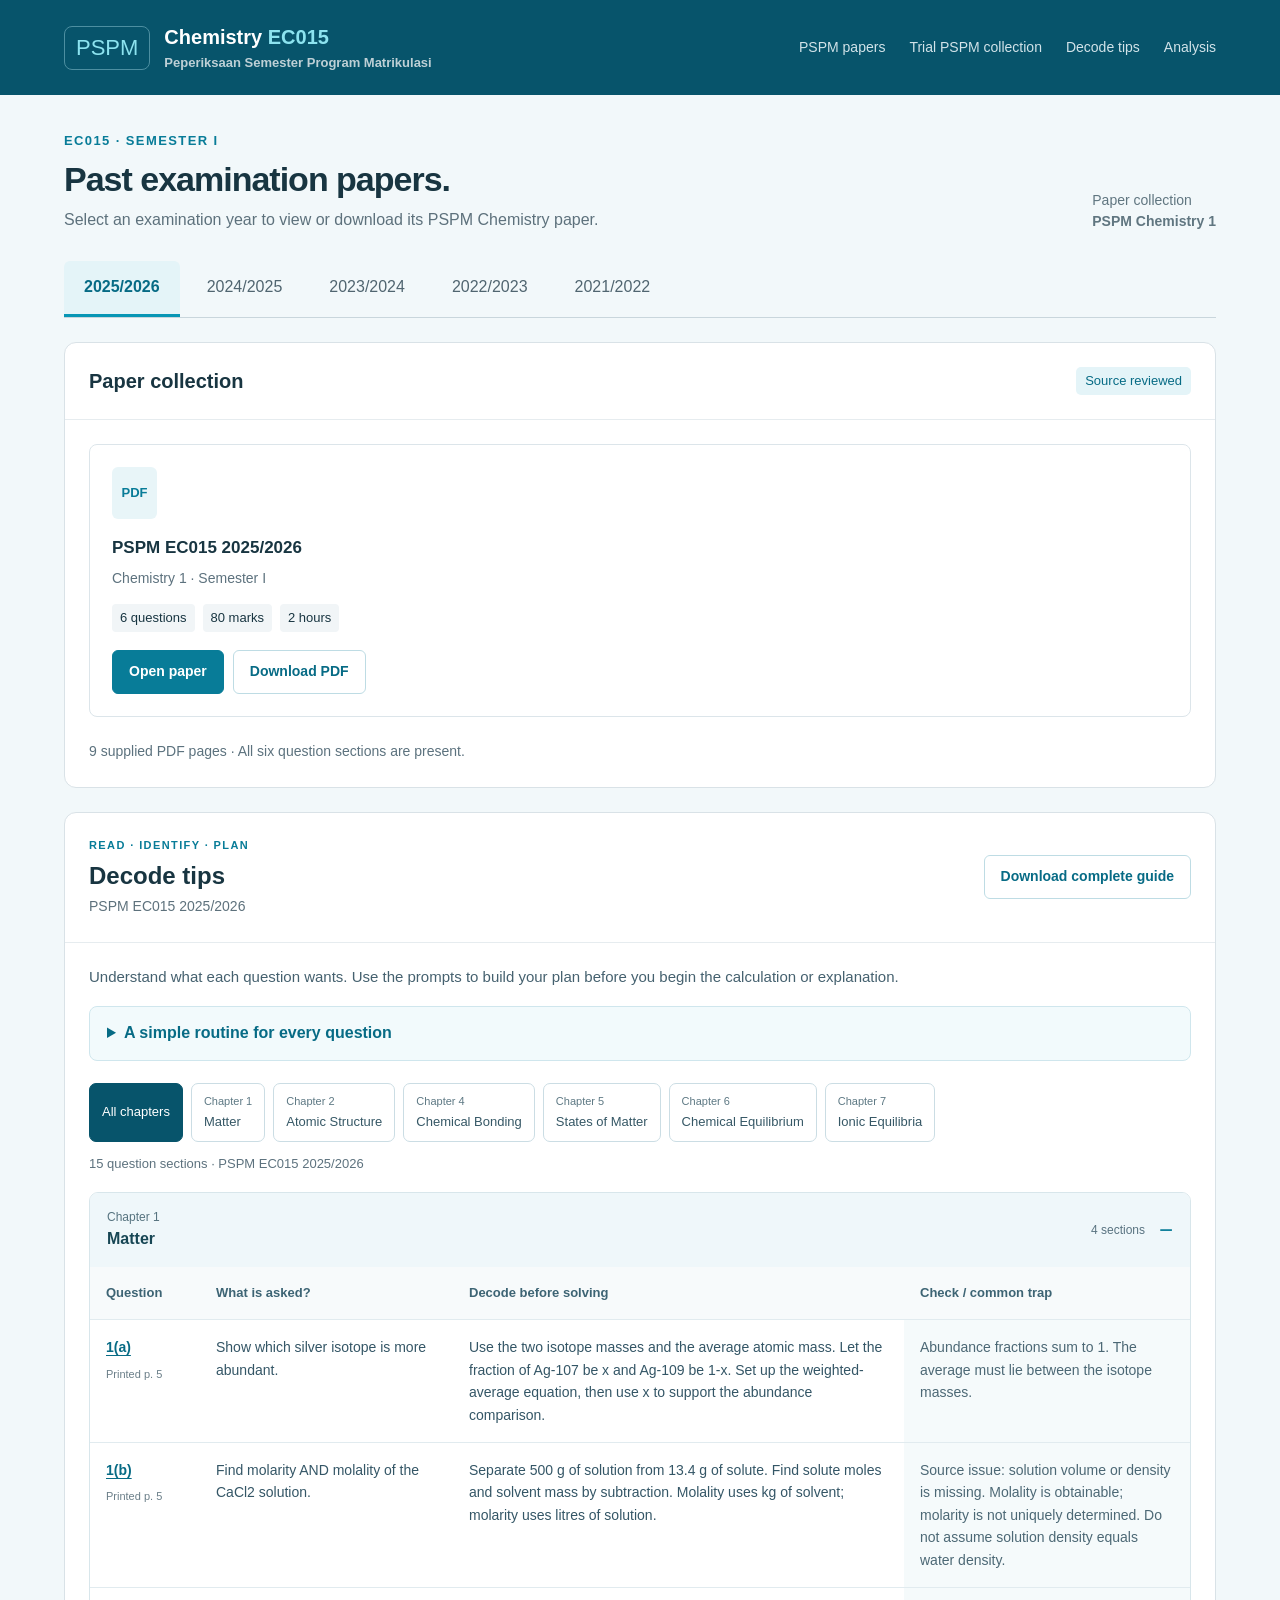
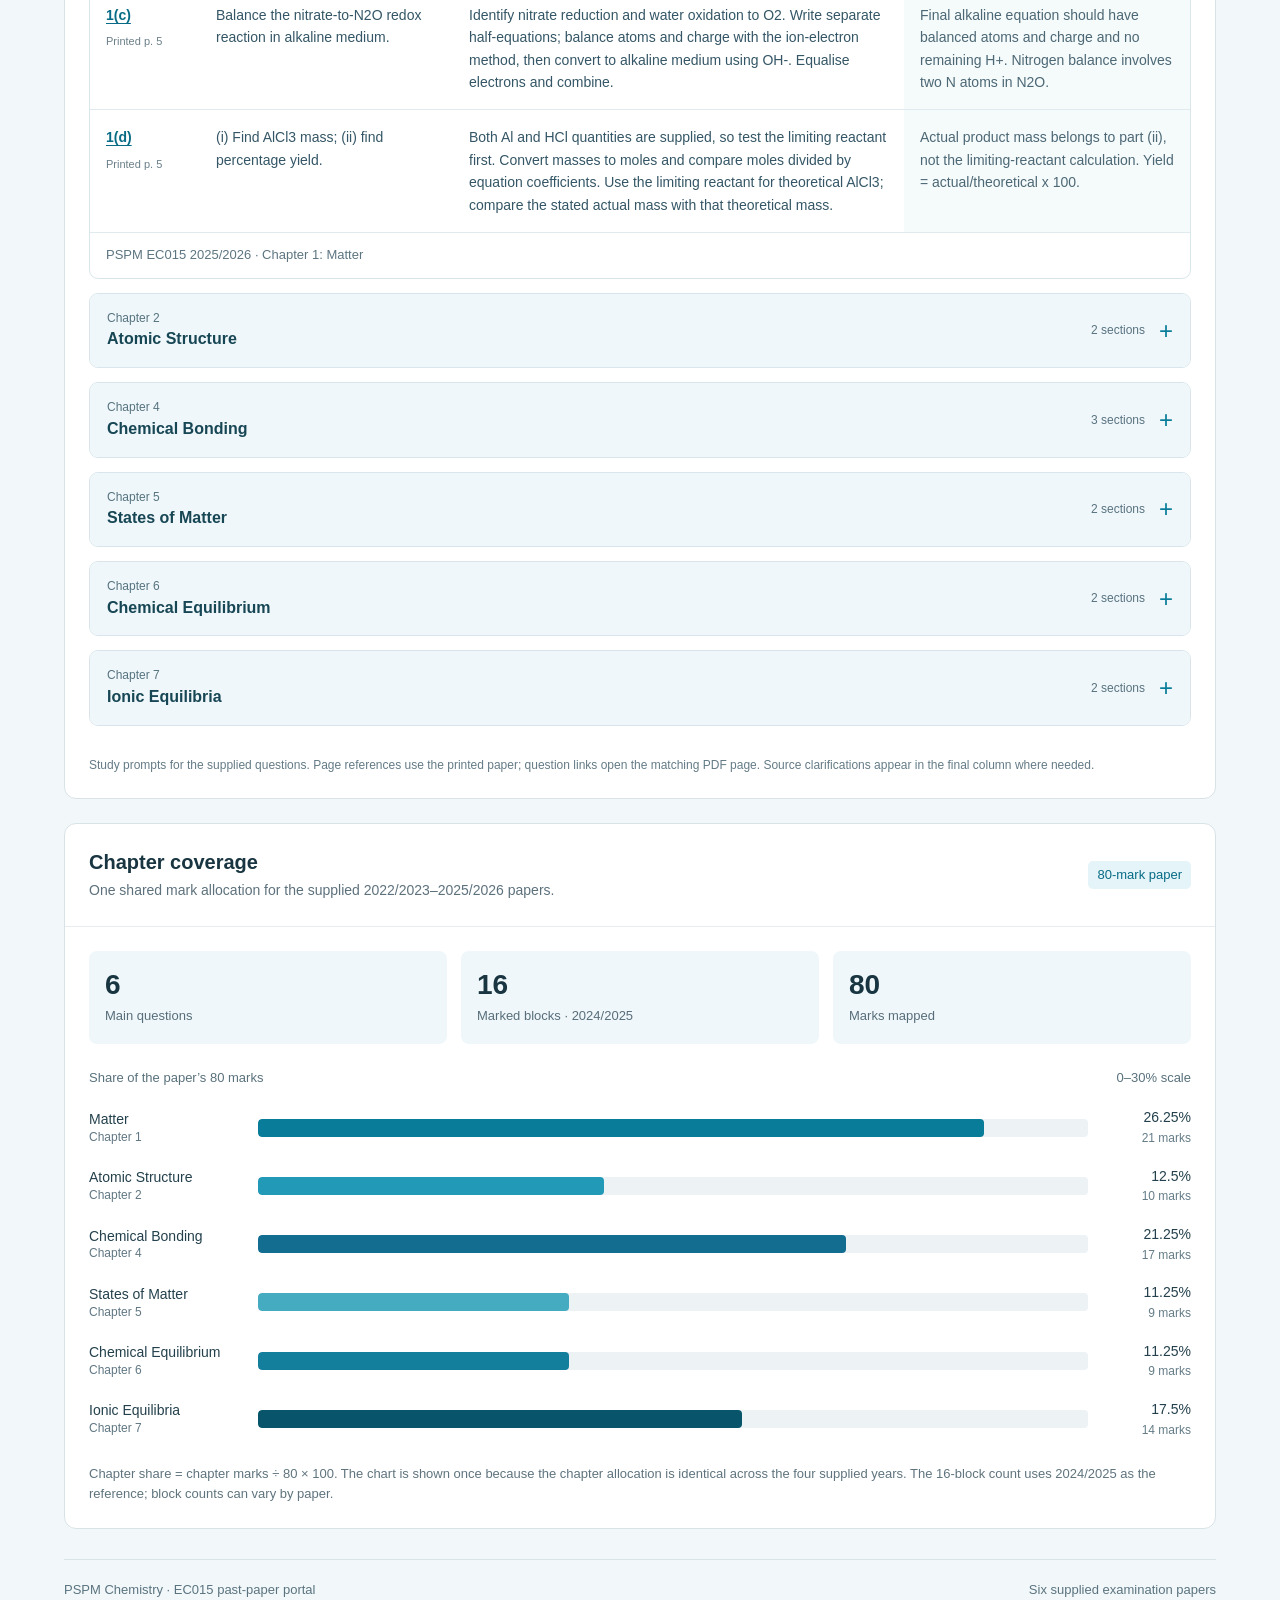
==== commit b9575f8e: "Add trial papers and question decoding tips Add the 2026/2027 Trial PSPM collection for KMkph, KMKK " ====
--- a/index.html
+++ b/index.html
@@ -21,7 +21,7 @@
   <a class="skip" href="#papers">Skip to papers</a>
   <header>
     <div class="brand"><div class="mark" aria-hidden="true">PSPM</div><strong>Chemistry <span>EC015</span><small>Peperiksaan Semester Program Matrikulasi</small></strong></div>
-    <nav aria-label="Portal sections"><a href="#papers">Papers</a><a href="#decode-tips">Decode tips</a><a href="#analysis">Analysis</a></nav>
+    <nav aria-label="Portal sections"><a href="#papers" aria-current="page">PSPM papers</a><a href="trials.html">Trial PSPM collection</a><a href="#decode-tips">Decode tips</a><a href="#analysis">Analysis</a></nav>
   </header>
   <main>
     <div class="intro">
